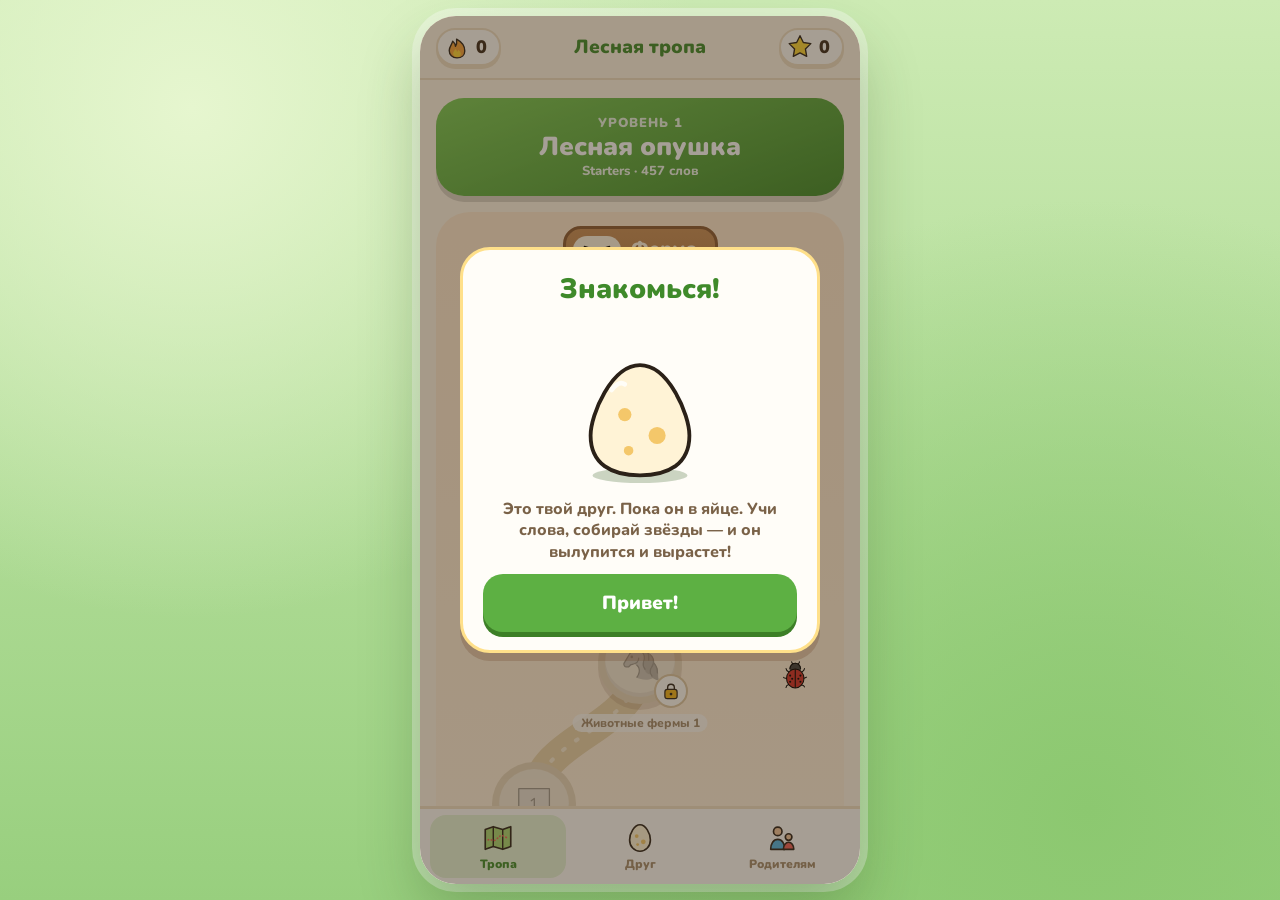
==== index.html @ f90b4763 "Первая версия приложения EnglishKids" ====
<!DOCTYPE html>
<html lang="ru">
<head>
<meta charset="UTF-8">
<meta name="viewport" content="width=device-width, initial-scale=1.0">
<title>EnglishKids — учим слова играя</title>
<link rel="preconnect" href="https://fonts.googleapis.com">
<link rel="preconnect" href="https://fonts.gstatic.com" crossorigin>
<link href="https://fonts.googleapis.com/css2?family=Nunito:wght@600;700;800;900&display=swap" rel="stylesheet">
<style>
/* ===== Тема «Сказочный лес»: тёплые цвета, мягкие объёмные формы ===== */
:root{
  --bg:#FFF6E6; --paper:#FFFDF8; --card:#FFFDF8;
  --ink:#3B2A1A; --ink-soft:#7A6248; --muted:#A38B6D; --line:#EFDFC4; --line-dark:#DCC6A2;
  --leaf:#5DB043; --leaf-dark:#3F8A2A; --leaf-shadow:#3D7F27; --leaf-light:#E4F4D6;
  --sun:#FFC83D; --sun-shadow:#D99A12;
  --berry:#EF5F57; --berry-shadow:#C43F38; --berry-light:#FDE3E0;
  --sky:#4FB3E3; --sky-shadow:#2F8FBF; --sky-light:#E1F3FB;
  --wood:#B97E4B; --wood-dark:#8A5A32;
  /* старые имена — ими пользуются экраны питомца, родителей и финала */
  --primary:var(--leaf); --primary-dark:var(--leaf-dark); --primary-shadow:var(--leaf-shadow);
  --blue:var(--sky); --blue-shadow:var(--sky-shadow); --red:var(--berry); --red-shadow:var(--berry-shadow);
  --yellow:var(--sun); --yellow-shadow:var(--sun-shadow); --purple:#B98AE0; --purple-shadow:#9168B8;
  --gray-text:var(--ink); --gray-muted:var(--muted); --border:var(--line);
}
*{box-sizing:border-box; -webkit-tap-highlight-color:transparent;}
body{
  margin:0; font-family:'Nunito','Trebuchet MS',sans-serif; color:var(--ink);
  background-color:#B5DE98;
  background-image:radial-gradient(circle at 15% 12%, #E6F6CF 0, transparent 38%), radial-gradient(circle at 85% 90%, #8CC870 0, transparent 45%), linear-gradient(180deg,#CDEBB4,#98CF7E);
  min-height:100vh; display:flex; align-items:center; justify-content:center; padding:16px;
}
.app{
  width:100%; max-width:440px; height:calc(100vh - 32px); height:calc(100dvh - 32px); max-height:880px;
  background:var(--bg); border-radius:36px; position:relative; overflow:hidden;
  display:flex; flex-direction:column;
  box-shadow:0 30px 60px rgba(40,70,20,.28), 0 0 0 8px rgba(255,255,255,.35);
}
@media (max-width:520px){
  body{padding:0;}
  .app{max-width:none; height:100vh; height:100dvh; max-height:none; border-radius:0; box-shadow:none;}
}
.screen{flex:1; overflow-y:auto; padding:18px 16px 16px; background:var(--bg); position:relative;}
.screen::-webkit-scrollbar{width:0;}
.screen-map{padding-top:0;}
.screen-lesson{display:flex; flex-direction:column; padding:14px 18px 18px;}

/* ===== Кнопки ===== */
.btn{
  border:none; border-radius:20px; padding:16px 18px; font-family:inherit; font-size:19px; font-weight:900;
  cursor:pointer; width:100%; margin-top:10px; position:relative; top:0; overflow:hidden;
  display:flex; align-items:center; justify-content:center; gap:8px; transition:top .08s, box-shadow .08s;
}
.btn:active{top:4px;}
.btn-primary{background:var(--leaf); color:#fff; box-shadow:0 5px 0 var(--leaf-shadow);}
.btn-primary:active{box-shadow:0 1px 0 var(--leaf-shadow);}
.btn-berry{background:var(--berry); color:#fff; box-shadow:0 5px 0 var(--berry-shadow);}
.btn-berry:active{box-shadow:0 1px 0 var(--berry-shadow);}
.btn-blue{background:var(--sky); color:#fff; box-shadow:0 5px 0 var(--sky-shadow);}
.btn-blue:active{box-shadow:0 1px 0 var(--sky-shadow);}
.btn-outline{background:var(--paper); border:2px solid var(--line); color:var(--ink-soft); box-shadow:0 5px 0 var(--line);}
.btn-outline:active{box-shadow:0 1px 0 var(--line);}
.btn-ghost{background:transparent; color:var(--muted); box-shadow:none; font-size:13px; font-weight:800;}
.btn-ghost:active{top:0;}
.btn:disabled, .btn.btn-disabled{background:#EADBC2 !important; color:#B8A386 !important; box-shadow:0 5px 0 #D9C6A5 !important; cursor:default;}
.btn:disabled:active{top:0;}
.btn.grow{flex:1;}
.btn-label{position:relative; display:inline-flex; align-items:center; gap:8px;}
.btn-next .charge{position:absolute; left:0; top:0; bottom:0; width:0; background:rgba(93,176,67,.4);}
.btn-next.charging .charge{animation:charge 2s linear forwards;}
@keyframes charge{to{width:100%;}}
.round-btn{
  width:48px; height:48px; border-radius:50%; border:none; flex-shrink:0; cursor:pointer;
  display:flex; align-items:center; justify-content:center; background:transparent; color:var(--muted); position:relative; top:0;
}
.round-btn.soft{width:62px; height:62px; background:var(--paper); border:2px solid var(--line); box-shadow:0 5px 0 var(--line); color:var(--ink-soft);}
.round-btn.soft:active{top:4px; box-shadow:0 1px 0 var(--line);}
.speak-btn{
  background:var(--sky); color:#fff; border:none; border-radius:50%; width:76px; height:76px; cursor:pointer; flex-shrink:0;
  display:flex; align-items:center; justify-content:center; box-shadow:0 5px 0 var(--sky-shadow); position:relative; top:0;
}
.speak-btn:active{top:4px; box-shadow:0 1px 0 var(--sky-shadow);}
.speak-btn.small{width:42px; height:42px; box-shadow:0 3px 0 var(--sky-shadow);}

/* ===== Карта: лесная тропа ===== */
.map-top{
  position:sticky; top:0; z-index:20; display:flex; flex-wrap:wrap; align-items:center; justify-content:space-between; gap:8px;
  margin:0 -16px 12px; padding:12px 16px; background:rgba(255,246,230,.94); border-bottom:2px solid var(--line);
  -webkit-backdrop-filter:blur(6px); backdrop-filter:blur(6px);
}
.map-top-title{font-size:19px; font-weight:900; color:var(--leaf-dark);}
.chip{display:flex; align-items:center; gap:5px; background:var(--paper); border:2px solid var(--line); border-radius:100px; padding:3px 12px 3px 5px; font-weight:900; font-size:18px; box-shadow:0 3px 0 var(--line);}
.glade{position:relative; border-radius:34px; margin-bottom:16px; padding-top:14px; background:linear-gradient(180deg, var(--tint) 0%, transparent 90%);}
.glade-sign{
  position:relative; z-index:3; display:flex; align-items:center; gap:10px; margin:0 auto; width:fit-content; max-width:92%;
  padding:7px 18px 7px 7px; border-radius:18px; color:#FFF6E3;
  background:linear-gradient(180deg,#C98F58,#B07A47); border:3px solid var(--wood-dark); box-shadow:0 5px 0 #6E4524;
}
.sign-pic{width:48px; height:48px; border-radius:14px; background:#FFF6E3; display:flex; align-items:center; justify-content:center; flex-shrink:0;}
.sign-title{font-size:19px; font-weight:900; line-height:1.1; text-shadow:0 2px 0 rgba(0,0,0,.18);}
.sign-meta{display:flex; align-items:center; gap:4px; font-size:13px; font-weight:800; margin-top:2px;}
.trail{position:relative;}
.trail-path{position:absolute; left:0; top:0; width:100%; height:100%; z-index:0; overflow:visible;}
.deco{position:absolute; z-index:1; transform:translate(-50%,-50%); pointer-events:none;}
.node{position:absolute; z-index:2; width:84px; height:84px; margin:-42px 0 0 -42px;}
.node-btn{
  width:84px; height:84px; border-radius:50%; border:none; padding:7px; cursor:pointer; position:relative; top:0;
  background:conic-gradient(var(--c) var(--p), #EADBC2 0); box-shadow:0 6px 0 rgba(110,69,36,.28); transition:top .08s, box-shadow .08s;
}
.node-btn:active{top:4px; box-shadow:0 2px 0 rgba(110,69,36,.28);}
.node-pic{width:100%; height:100%; border-radius:50%; background:var(--paper); display:flex; align-items:center; justify-content:center; overflow:hidden; box-shadow:inset 0 -4px 0 rgba(0,0,0,.06);}
.node.done .node-btn{background:linear-gradient(180deg,#FFD95A,#F2AE1F);}
.node.locked .node-btn{background:#E6D6BB; cursor:default; box-shadow:0 6px 0 rgba(110,69,36,.14);}
.node.locked .node-btn:active{top:0;}
.node.locked .node-pic{background:#F3E9D7;}
.node.locked .node-pic > *{filter:grayscale(1); opacity:.35;}
.node.nope .node-btn{animation:shake .35s;}
.node-badge{position:absolute; right:-6px; bottom:-4px; width:34px; height:34px; border-radius:50%; display:flex; align-items:center; justify-content:center; background:var(--paper); border:2px solid var(--line-dark);}
.node-badge.ok{background:var(--leaf); border-color:var(--leaf-shadow);}
.node.current::before{content:''; position:absolute; inset:-12px; border-radius:50%; background:var(--c); animation:halo 1.8s ease-out infinite;}
.node.current .node-btn{animation:bob 2.2s ease-in-out infinite;}
.node-stars{position:absolute; top:-22px; left:50%; transform:translateX(-50%); display:flex; gap:0; z-index:3;}
.node-stars svg:nth-child(2){transform:translateY(-6px);}
.node-label{
  position:absolute; top:94px; left:50%; transform:translateX(-50%); width:max-content; max-width:150px; text-align:center;
  font-size:12px; line-height:1.2; font-weight:800; color:var(--ink-soft); background:rgba(255,253,248,.85); padding:2px 8px; border-radius:10px;
}
.node.locked .node-label{color:var(--muted);}
.node-worm{position:absolute; top:-16px; width:66px; height:72px; z-index:4; pointer-events:none; animation:bob 2.2s ease-in-out .3s infinite;}
.node-worm.left{right:100px;} .node-worm.right{left:100px;}
.node-worm svg{width:100%; height:100%; display:block;}
@keyframes halo{0%{transform:scale(.85); opacity:.35;} 100%{transform:scale(1.3); opacity:0;}}
@keyframes bob{0%,100%{transform:translateY(0);} 50%{transform:translateY(-5px);}}

.bottom-nav{display:flex; gap:6px; background:var(--paper); border-top:3px solid var(--line); padding:6px 10px calc(6px + env(safe-area-inset-bottom));}
.nav-btn{flex:1; border:none; background:none; padding:6px 4px; display:flex; flex-direction:column; align-items:center; gap:1px; font-family:inherit; font-size:12px; font-weight:900; color:var(--muted); cursor:pointer; border-radius:16px;}
.nav-btn.active{background:var(--leaf-light); color:var(--leaf-dark);}

/* ===== Урок ===== */
.lesson-top{display:flex; align-items:center; gap:10px; margin-bottom:6px;}
.lprogress{flex:1; height:18px; border-radius:100px; background:#EADBC2; overflow:hidden; box-shadow:inset 0 2px 0 rgba(0,0,0,.06);}
.lprogress-fill{height:100%; min-width:18px; border-radius:100px; background:linear-gradient(180deg,#7CCB55,var(--leaf)); position:relative; transition:width .5s cubic-bezier(.34,1.56,.64,1);}
.lprogress-fill::after{content:''; position:absolute; top:4px; left:8px; right:8px; height:4px; border-radius:4px; background:rgba(255,255,255,.45);}
.lesson-pic{width:44px; height:44px; display:flex; align-items:center; justify-content:center; flex-shrink:0;}
.stage{flex:1; display:flex; flex-direction:column; justify-content:center; align-items:center; gap:16px; min-height:0;}
.stage-actions{display:flex; gap:12px; align-items:center; padding-top:12px;}
.stage-actions .btn{margin-top:0;}
.stage-actions.spread{justify-content:space-between;}

.prompt{display:flex; flex-direction:column; align-items:center; gap:8px;}
.prompt-pic{width:180px; height:180px; border-radius:38px; background:var(--paper); border:3px solid var(--line); box-shadow:0 6px 0 var(--line); display:flex; align-items:center; justify-content:center; animation:pop-in .4s cubic-bezier(.34,1.56,.64,1);}
.prompt.compact .prompt-pic{width:136px; height:136px; border-radius:32px;}
.word-ru{font-size:28px; font-weight:900; color:var(--ink); text-align:center; line-height:1.15;}
.word-ru.small{font-size:19px; color:var(--ink-soft);}

.card-scene{perspective:1200px; width:100%; height:380px; max-height:56vh;}
.card{position:relative; width:100%; height:100%; transform-style:preserve-3d; transition:transform .6s cubic-bezier(.34,1.56,.64,1); cursor:pointer;}
.card.flipped{transform:rotateY(180deg);}
.face{position:absolute; inset:0; -webkit-backface-visibility:hidden; backface-visibility:hidden; border-radius:36px; display:flex; flex-direction:column; align-items:center; justify-content:center; gap:12px; text-align:center; padding:16px;}
.front{background:var(--paper); border:4px solid var(--line); box-shadow:0 8px 0 var(--line);}
.back{background:linear-gradient(180deg,#F1FAEA,#DDF1CF); border:4px solid #BFE3A8; box-shadow:0 8px 0 #BFE3A8; transform:rotateY(180deg);}
.word-en{font-size:46px; font-weight:900; color:var(--leaf-dark); line-height:1; word-break:break-word;}
.ipa{font-size:18px; color:var(--ink-soft); font-weight:700;}
.tap-hint{position:absolute; right:22px; bottom:20px; color:var(--sun-shadow); animation:tap 1.4s ease-in-out infinite;}
@keyframes tap{0%,100%{transform:scale(1); opacity:.9;} 50%{transform:scale(.75); opacity:.45;}}

.options{display:grid; grid-template-columns:1fr 1fr; gap:12px; width:100%;}
.opt-btn{font-family:inherit; background:var(--paper); border:3px solid var(--line); border-radius:22px; padding:20px 8px; font-size:22px; font-weight:900; color:var(--ink); cursor:pointer; box-shadow:0 5px 0 var(--line); position:relative; top:0; word-break:break-word;}
.opt-btn:active{top:3px; box-shadow:0 2px 0 var(--line);}
.opt-btn.correct{background:var(--leaf-light); border-color:var(--leaf); color:var(--leaf-dark); box-shadow:0 5px 0 var(--leaf);}
.opt-btn.wrong{background:var(--berry-light); border-color:var(--berry); color:var(--berry-shadow); box-shadow:0 5px 0 var(--berry); animation:shake .3s;}

.slots-row, .letters-row{display:flex; flex-wrap:wrap; gap:8px; justify-content:center;}
.slot{width:44px; height:54px; border-radius:14px; background:#F3E7D2; border:2px dashed var(--line-dark); display:flex; align-items:center; justify-content:center; font-size:26px; font-weight:900; color:var(--ink);}
.slot.filled{background:var(--paper); border:2px solid var(--leaf); color:var(--leaf-dark); cursor:pointer; box-shadow:0 3px 0 var(--leaf);}
.slot.wrong-slot{background:var(--berry-light); border:2px solid var(--berry); color:var(--berry-shadow); box-shadow:0 3px 0 var(--berry); animation:shake .3s;}
.slot.space-sep{width:14px; border:none; background:transparent;}
.letter-tile{width:52px; height:56px; border-radius:16px; background:linear-gradient(180deg,#FBE3B5,#F5CF8E); border:2px solid #D9A866; color:var(--ink); font-size:26px; font-weight:900; display:flex; align-items:center; justify-content:center; cursor:pointer; box-shadow:0 5px 0 #C89255; user-select:none; position:relative; top:0;}
.letter-tile:active{top:4px; box-shadow:0 1px 0 #C89255;}
.letter-tile.used{visibility:hidden;}
.letter-tile.pop-in{animation:pop-in .35s cubic-bezier(.34,1.56,.64,1) both;}
.many .slots-row{flex-wrap:nowrap; gap:4px; width:100%;}
.many .slot{flex:1 1 0; min-width:0; max-width:34px; height:46px; font-size:21px; border-radius:11px;}
.many .slot.space-sep{flex:0 0 8px;}
.many .letter-tile{width:42px; height:48px; font-size:22px; border-radius:13px;}

.cells-row{display:flex; flex-wrap:wrap; gap:7px; justify-content:center;}
.cell-input{width:44px; height:54px; padding:0; text-align:center; font-family:inherit; font-size:26px; font-weight:900; border:3px solid var(--line); border-radius:14px; outline:none; background:var(--paper); color:var(--ink); box-shadow:0 4px 0 var(--line); text-transform:lowercase;}
.cell-input:focus{border-color:var(--sky); background:var(--sky-light);}
.cell-input.wrong{border-color:var(--berry); background:var(--berry-light); animation:shake .3s;}
.cell-input.correct{border-color:var(--leaf); background:var(--leaf-light); color:var(--leaf-dark);}
.cells-row.many{flex-wrap:nowrap; gap:4px; width:100%;}
.cells-row.many .cell-input{flex:1 1 0; min-width:0; max-width:34px; height:46px; font-size:21px; border-width:2px;}
.cell-sep{width:12px;}
.hearts{display:flex; gap:4px; justify-content:center;}
.listen-wrap{display:flex; flex-direction:column; align-items:center; gap:12px;}
.listen-btn{width:140px; height:140px; border-radius:50%; border:none; background:var(--sky); color:#fff; box-shadow:0 8px 0 var(--sky-shadow); cursor:pointer; display:flex; align-items:center; justify-content:center; position:relative; top:0;}
.listen-btn:active{top:5px; box-shadow:0 3px 0 var(--sky-shadow);}
.listen-btn::before{content:''; position:absolute; inset:-12px; border-radius:50%; border:5px solid var(--sky); animation:halo 1.8s ease-out infinite;}
.feedback{text-align:center; font-size:16px; font-weight:800; min-height:22px;}
.feedback.ok{color:var(--leaf-dark);} .feedback.bad{color:var(--berry-shadow);}

/* Панель «Верно / Почти» */
.sheet-layer{position:absolute; inset:0; z-index:60; display:flex; align-items:flex-end; background:rgba(59,42,26,0); transition:background .25s;}
.sheet-layer.show{background:rgba(59,42,26,.14);}
.sheet{width:100%; padding:16px 18px 22px; border-radius:30px 30px 0 0; transform:translateY(105%); transition:transform .35s cubic-bezier(.34,1.3,.64,1);}
.sheet-layer.show .sheet{transform:none;}
.sheet.ok{background:#E4F4D6; border-top:4px solid #BFE3A8;}
.sheet.bad{background:#FDE3E0; border-top:4px solid #F6B9B3;}
.sheet-row{display:flex; align-items:center; gap:12px;}
.sheet-worm{width:78px; height:84px; flex-shrink:0;}
.sheet-worm svg{width:100%; height:100%; display:block;}
.sheet-title{font-size:26px; font-weight:900;}
.sheet.ok .sheet-title{color:var(--leaf-dark);} .sheet.bad .sheet-title{color:var(--berry-shadow);}
.sheet-word{display:flex; align-items:center; gap:10px; font-size:28px; font-weight:900; color:var(--ink); line-height:1.1;}
.sheet-ru{font-size:15px; font-weight:700; color:var(--ink-soft);}

/* ===== Общие элементы (питомец, родители, финал) ===== */
.topbar{display:flex; align-items:center; justify-content:space-between; margin-bottom:14px; gap:10px;}
.stage-title{font-size:16px; font-weight:900; color:var(--ink);}
.exit-btn{background:none; border:none; font-size:24px; color:var(--muted); cursor:pointer; padding:4px; line-height:1;}
.emoji{animation:bounce-in .5s cubic-bezier(.34,1.56,.64,1);}

.section-label{font-size:12px; font-weight:900; color:var(--muted); text-transform:uppercase; letter-spacing:.6px; margin:18px 0 8px;}

.gate-box{text-align:center; padding:20px 0;}
.gate-q{font-size:34px; font-weight:900; color:var(--sky-shadow); margin:16px 0;}
.gate-options{display:grid; grid-template-columns:1fr 1fr 1fr; gap:8px;}
.gate-opt{font-family:inherit; background:var(--paper); border:2px solid var(--line); border-bottom:5px solid var(--line); border-radius:16px; padding:14px 0; font-size:20px; font-weight:900; color:var(--ink); cursor:pointer;}
.dash-card{background:var(--paper); border-radius:20px; padding:14px; margin-bottom:12px; border:2px solid var(--line);}
.dash-row{display:flex; justify-content:space-between; align-items:center; margin-bottom:8px;}
.dash-row:last-child{margin-bottom:0;}
.dash-label{font-size:13px; color:var(--muted); font-weight:700;}
.dash-value{font-size:14px; font-weight:900; color:var(--ink);}
.topic-bar-row{margin-bottom:10px;}
.topic-bar-name{font-size:13px; font-weight:800; margin-bottom:4px; display:flex; justify-content:space-between;}
.topic-bar-track{background:#EFE3CE; border-radius:100px; height:10px; overflow:hidden;}
.topic-bar-fill{height:100%; background:var(--leaf); border-radius:100px; transition:width .5s;}
.struggle-word{display:flex; justify-content:space-between; align-items:center; padding:8px 0; border-bottom:1px solid var(--line); font-size:14px; font-weight:700;}
.struggle-word:last-child{border-bottom:none;}
.setting-row{display:flex; justify-content:space-between; align-items:center; margin-bottom:14px;}
.setting-label{font-size:14px; font-weight:800; color:var(--ink);}
select{font-family:inherit; font-size:14px; border-radius:10px; border:2px solid var(--line); padding:6px 10px; font-weight:800; color:var(--ink); background:var(--paper);}
.day-pills{display:flex; gap:6px; flex-wrap:wrap;}
.day-pill{width:36px; height:36px; border-radius:50%; background:#F1E6D3; display:flex; align-items:center; justify-content:center; font-size:12px; font-weight:900; color:var(--muted); cursor:pointer; border:2px solid transparent;}
.day-pill.on{background:var(--sky); color:#fff; border-color:var(--sky-shadow);}
.privacy-note{font-size:12px; color:var(--muted); line-height:1.5; background:#FBF1E0; padding:12px; border-radius:14px; font-weight:700;}

.confetti-piece{position:absolute; top:-10px; border-radius:2px; animation:confetti-fall linear forwards; z-index:50;}

/* ===== Питомец: лесная полянка ===== */
.screen-pet{padding-top:0;}
.pet-scene{
  position:relative; height:300px; border-radius:32px; overflow:hidden; cursor:pointer;
  background:linear-gradient(180deg,#BFE6FA 0%,#E4F5FC 55%,#FFF6E6 100%);
  border:3px solid #CFE7C0; box-shadow:0 6px 0 #CFE7C0;
}
.pet-sun{position:absolute; right:26px; top:22px; width:46px; height:46px; border-radius:50%; background:#FFD95A; box-shadow:0 0 0 10px rgba(255,217,90,.3);}
.pet-cloud{position:absolute; height:22px; border-radius:20px; background:#fff; opacity:.9; animation:drift 14s ease-in-out infinite alternate;}
.pet-cloud::before{content:''; position:absolute; left:22%; top:-12px; width:30px; height:28px; border-radius:50%; background:#fff;}
@keyframes drift{to{transform:translateX(26px);}}
.pet-ground{position:absolute; left:-12%; right:-12%; bottom:-70px; height:150px; border-radius:50% 50% 0 0; background:linear-gradient(180deg,#8FD16E,#6DB84E);}
.pet-scene .deco{z-index:1;}
.pet-stage{position:absolute; left:50%; bottom:2px; transform:translateX(-50%); width:250px; z-index:2;}
.pet-svg{width:100%; height:auto; display:block; overflow:visible;}
.pet-bob{transform-box:fill-box; transform-origin:50% 100%; animation:pet-breathe 3s ease-in-out infinite;}
.pet-egg .pet-bob{animation:pet-wobble 2.6s ease-in-out infinite;}
.pet-svg.happy .pet-bob{animation:pet-jump .6s cubic-bezier(.34,1.56,.64,1);}
.pet-eyes{transform-box:fill-box; transform-origin:center; animation:blink 4.5s infinite;}
@keyframes pet-breathe{0%,100%{transform:scale(1,1);} 50%{transform:scale(1.03,.97);}}
@keyframes pet-wobble{0%,60%,100%{transform:rotate(0);} 20%{transform:rotate(-5deg);} 40%{transform:rotate(4deg);}}
@keyframes pet-jump{0%{transform:translateY(0);} 40%{transform:translateY(-26px) scale(.96,1.05);} 100%{transform:translateY(0);}}
.pet-sparkle{transform-box:fill-box; transform-origin:center; animation:twinkle 1.8s ease-in-out infinite;}
.pet-sparkle:nth-of-type(2n){animation-delay:-.9s;}
@keyframes twinkle{0%,100%{transform:scale(1); opacity:1;} 50%{transform:scale(.6); opacity:.6;}}
@keyframes blink{0%,93%,100%{transform:scaleY(1);} 96%{transform:scaleY(.1);}}
.float-heart{position:absolute; z-index:5; pointer-events:none; opacity:0; animation:float-up 1.1s ease-out forwards;}
@keyframes float-up{0%{transform:translate(-50%,0) scale(.6); opacity:0;} 20%{opacity:1;} 100%{transform:translate(-50%,-90px) scale(1.1); opacity:0;}}
.pet-info{background:var(--paper); border:2px solid var(--line); border-radius:24px; padding:14px 16px; margin-top:16px; text-align:center; box-shadow:0 4px 0 var(--line);}
.pet-info .pet-name{font-size:26px; font-weight:900; color:var(--ink); margin:0;}
.pet-bar{height:16px; border-radius:100px; background:#EADBC2; overflow:hidden; margin:10px 0 8px;}
.pet-bar-fill{height:100%; min-width:16px; border-radius:100px; background:linear-gradient(180deg,#FFD95A,#F2AE1F); transition:width .5s;}
.pet-next{display:flex; align-items:center; justify-content:center; gap:5px; font-size:14px; font-weight:800; color:var(--ink-soft);}
.pet-kind{font-size:13px; font-weight:800; color:var(--muted); margin-top:2px;}
.pet-hint{font-size:12px; font-weight:700; color:var(--muted); margin-top:4px;}
.pet-sleep .pet-bob{animation:pet-breathe 4s ease-in-out infinite;}
.pet-zzz{animation:twinkle 2.4s ease-in-out infinite;}
.house{display:grid; grid-template-columns:repeat(3,1fr); gap:10px;}
.friend-card{font-family:inherit; position:relative; display:flex; flex-direction:column; align-items:center; gap:2px; padding:8px 4px 10px; border-radius:20px; background:var(--paper); border:2px solid var(--line); box-shadow:0 4px 0 var(--line); cursor:pointer; color:inherit; top:0;}
button.friend-card:active{top:3px; box-shadow:0 1px 0 var(--line);}
.friend-card.on{border-color:var(--leaf); background:var(--leaf-light); box-shadow:0 4px 0 var(--leaf);}
.friend-card.mystery{cursor:default; background:#F6EEDF;}
.friend-pic{position:relative; width:84px; height:80px;}
.friend-pic .pet-bob, .friend-pic .pet-eyes, .friend-pic .pet-sparkle, .friend-pic .pet-zzz{animation:none;}
.mystery .pet-svg{filter:brightness(0); opacity:.16;}
.friend-q{position:absolute; inset:0; display:flex; align-items:center; justify-content:center; padding-top:10px; font-size:38px; font-weight:900; color:var(--muted);}
.friend-name{font-size:13px; font-weight:900; color:var(--ink); text-align:center; line-height:1.15;}
.friend-sub{font-size:11px; font-weight:800; color:var(--muted); text-align:center; line-height:1.15; display:flex; align-items:center; gap:3px;}
.friend-card.on .friend-sub{color:var(--leaf-dark);}
.goal-pill{display:flex; align-items:center; gap:10px; margin:0 0 12px; padding:8px 12px 8px 8px; border-radius:20px; background:#FFF0CC; border:2px solid #FFE08A; box-shadow:0 3px 0 #FFE08A;}
.goal-pill img{flex-shrink:0;}
.goal-main{flex:1; min-width:0;}
.goal-text{font-size:14px; font-weight:900; color:#9A6411; white-space:nowrap; overflow:hidden; text-overflow:ellipsis;}
.goal-bar{height:10px; border-radius:10px; background:#F6DFA8; overflow:hidden; margin-top:5px;}
.goal-bar-fill{height:100%; min-width:10px; border-radius:10px; background:linear-gradient(180deg,#FFD95A,#F2AE1F); transition:width .5s;}
.goal-num{display:flex; align-items:center; gap:3px; font-size:14px; font-weight:900; color:#9A6411; flex-shrink:0;}
.goal-pill.slim{flex-basis:100%; margin:0; padding:3px 10px 3px 4px; gap:8px; border-radius:16px; box-shadow:none;}
.goal-pill.slim img{width:30px; height:30px;}
.goal-pill.slim .goal-text{font-size:13px;}
.goal-pill.slim .goal-bar{height:8px; margin-top:3px;}
.goal-pill.done{background:var(--leaf-light); border-color:#BFE3A8; box-shadow:0 3px 0 #BFE3A8; animation:pulse-goal 1.6s ease-in-out infinite;}
.goal-pill.done .goal-text, .goal-pill.done .goal-num{color:var(--leaf-dark);}
.goal-pill.done .goal-bar-fill{background:var(--leaf);}
@keyframes pulse-goal{50%{transform:scale(1.025);}}
.goal-reward{display:flex; align-items:center; gap:6px; font-size:15px; font-weight:800; color:var(--ink); margin-bottom:10px;}
.goal-input{font-family:inherit; width:100%; font-size:16px; font-weight:800; color:var(--ink); padding:11px 14px; border-radius:14px; border:2px solid var(--line-dark); background:#fff;}
.goal-input:focus{outline:none; border-color:var(--sky);}
.pet-bubble{position:absolute; z-index:6; left:50%; top:14px; transform:translateX(-50%); max-width:86%; padding:8px 16px; border-radius:20px; background:#fff; border:3px solid var(--ink); text-align:center; pointer-events:none; animation:bubble-in 3.2s ease forwards;}
.pet-bubble::after{content:''; position:absolute; left:50%; bottom:-12px; margin-left:-9px; border:9px solid transparent; border-top-color:var(--ink); border-bottom:0;}
.pet-bubble-en{font-size:22px; font-weight:900; color:var(--ink); line-height:1.15;}
.pet-bubble-ru{font-size:13px; font-weight:800; color:var(--muted);}
@keyframes bubble-in{0%{opacity:0; transform:translateX(-50%) scale(.6);} 8%{opacity:1; transform:translateX(-50%) scale(1.05);} 12%,88%{opacity:1; transform:translateX(-50%) scale(1);} 100%{opacity:0; transform:translateX(-50%) scale(1);}}
.grow-row{display:flex; align-items:flex-end; justify-content:center; gap:4px; margin-top:6px;}
.grow-old{width:92px; opacity:.55;}
.grow-new{width:170px;}
.grow-arrow{padding-bottom:50px; animation:bob 1.6s ease-in-out infinite;}
.pop-layer{position:absolute; inset:0; z-index:80; display:flex; align-items:center; justify-content:center; padding:20px; background:rgba(59,42,26,.45); animation:fade-in .25s;}
.pop-card{width:100%; max-width:360px; background:var(--paper); border-radius:30px; padding:20px 20px 18px; text-align:center; border:3px solid #FFE08A; box-shadow:0 8px 0 rgba(110,69,36,.25); animation:bounce-in .5s cubic-bezier(.34,1.56,.64,1);}
.pop-title{font-size:28px; font-weight:900; color:var(--leaf-dark);}
.pop-pet{width:190px; margin:4px auto 0;}
.pop-text{font-size:16px; font-weight:800; color:var(--ink-soft); line-height:1.35; margin-top:6px;}
.pop-gift{width:110px; height:110px; display:block; margin:0 auto 4px; animation:bob 2.2s ease-in-out infinite;}
.pop-reward{font-size:24px; font-weight:900; color:#B7791F; margin:6px 0 2px; overflow-wrap:anywhere;}
.pop-show{display:inline-block; margin-top:10px; padding:6px 14px; border-radius:100px; background:var(--berry-light); color:var(--berry-shadow); font-size:17px; font-weight:900;}
@keyframes fade-in{from{opacity:0;}}
.pet-steps{display:flex; justify-content:center; align-items:center; gap:6px; margin-top:10px;}
.pet-steps span{width:10px; height:10px; border-radius:6px; background:#EADBC2;}
.pet-steps span.on{background:var(--leaf);}
.pet-steps span.cur{width:24px;}
.wardrobe{display:grid; grid-template-columns:repeat(3,1fr); gap:10px;}
.ward{
  font-family:inherit; position:relative; top:0; background:var(--paper); border:3px solid var(--line); border-radius:20px;
  padding:10px 4px 8px; display:flex; flex-direction:column; align-items:center; gap:4px; cursor:pointer; box-shadow:0 4px 0 var(--line);
}
.ward:active{top:3px; box-shadow:0 1px 0 var(--line);}
.ward.worn{border-color:var(--leaf); background:var(--leaf-light); box-shadow:0 4px 0 var(--leaf);}
.ward.locked > svg:first-child{filter:grayscale(1); opacity:.35;}
.ward-name, .ward-req{font-size:12px; font-weight:900; color:var(--ink-soft); display:flex; align-items:center; gap:3px;}
.ward.worn .ward-name{color:var(--leaf-dark);}
.ward-lock{position:absolute; top:5px; right:5px;}
.ward.nope{animation:shake .35s;}
.badges{display:grid; grid-template-columns:repeat(4,1fr); gap:14px 6px; padding-bottom:6px;}
.badge{display:flex; flex-direction:column; align-items:center; gap:5px;}
.badge-ring{width:64px; height:64px; border-radius:50%; padding:5px; background:conic-gradient(var(--c) var(--p), #EADBC2 0); box-shadow:0 4px 0 rgba(110,69,36,.18);}
.badge.done .badge-ring{background:linear-gradient(180deg,#FFD95A,#F2AE1F);}
.badge-pic{width:100%; height:100%; border-radius:50%; background:var(--paper); display:flex; align-items:center; justify-content:center;}
.badge.empty .badge-pic > *{filter:grayscale(1); opacity:.4;}
.badge-name{font-size:11px; font-weight:800; color:var(--ink-soft); text-align:center; line-height:1.15; display:-webkit-box; -webkit-line-clamp:2; -webkit-box-orient:vertical; overflow:hidden;}

/* ===== Финал урока ===== */
.screen-sessionEnd{display:flex; flex-direction:column; padding-top:20px;}
.end-wrap{flex:1;}
.end-hero{
  text-align:center; padding:16px 16px 20px; border-radius:32px;
  background:radial-gradient(circle at 50% 22%, #FFF1C2 0, transparent 58%), linear-gradient(180deg,#E4F4D6,#FFF6E6);
  border:3px solid #CFE7C0; box-shadow:0 6px 0 #CFE7C0;
}
.end-stars{display:flex; justify-content:center; align-items:flex-end; gap:2px; height:92px;}
.end-star{display:inline-block; transform:scale(0); animation:star-pop .55s cubic-bezier(.34,1.56,.64,1) forwards;}
.end-star:nth-child(1) svg{transform:rotate(-14deg) translateY(4px);}
.end-star:nth-child(3) svg{transform:rotate(14deg) translateY(4px);}
@keyframes star-pop{0%{transform:scale(0) rotate(-40deg);} 100%{transform:scale(1) rotate(0);}}
.end-worm{width:104px; height:112px; margin:4px auto 0; animation:bob 2.2s ease-in-out infinite;}
.end-worm svg{width:100%; height:100%; display:block;}
.end-title{font-size:30px; font-weight:900; color:var(--leaf-dark); margin:6px 0 2px;}
.end-sub{font-size:15px; font-weight:800; color:var(--ink-soft);}
.end-chip{
  display:inline-flex; align-items:center; gap:6px; margin-top:12px; padding:8px 18px; border-radius:100px;
  background:var(--paper); border:2px solid var(--line); font-size:18px; font-weight:900; color:var(--ink-soft);
  animation:bounce-in .5s cubic-bezier(.34,1.56,.64,1) 1.3s both;
}
.end-chip.gain{color:#B7791F; background:#FFF0CC; border-color:#FFE08A; font-size:24px;}
.unlock-card{display:flex; align-items:center; gap:12px; margin-top:14px; padding:10px 14px; border-radius:22px; background:#FFF0CC; border:2px solid #FFE08A; animation:bounce-in .5s cubic-bezier(.34,1.56,.64,1) 1.6s both;}
.unlock-pic{width:58px; height:58px; border-radius:50%; background:var(--paper); display:flex; align-items:center; justify-content:center; border:4px solid var(--c); flex-shrink:0;}
.unlock-title{font-size:17px; font-weight:900; color:#B7791F;}
.unlock-sub{font-size:13px; font-weight:800; color:var(--ink-soft);}
.word-chips{display:flex; flex-wrap:wrap; justify-content:center; gap:8px;}
.word-chip{
  font-family:inherit; position:relative; top:0; min-width:74px; background:var(--paper); border:2px solid var(--line); border-radius:18px;
  padding:8px 10px 6px; display:flex; flex-direction:column; align-items:center; gap:2px; font-size:15px; font-weight:900; color:var(--leaf-dark);
  cursor:pointer; box-shadow:0 3px 0 var(--line);
}
.word-chip:active{top:2px; box-shadow:0 1px 0 var(--line);}
.end-actions{padding-top:10px;}

/* ===== Родителям ===== */
.screen-parentGate, .screen-parentDashboard{padding-top:12px;}
.parent-top{display:flex; align-items:center; justify-content:space-between; margin-bottom:12px;}
.parent-title{font-size:20px; font-weight:900; color:var(--ink);}
.gate-card{background:var(--paper); border:3px solid var(--line); border-radius:30px; padding:26px 18px 20px; text-align:center; box-shadow:0 6px 0 var(--line); margin-top:28px;}
.gate-card.nope{animation:shake .35s;}
.gate-text{font-size:15px; font-weight:700; color:var(--ink-soft); line-height:1.45; margin:10px 0 0;}
.gate-opt{box-shadow:0 4px 0 var(--line); border-bottom-width:2px; position:relative; top:0;}
.gate-opt:active{top:3px; box-shadow:0 1px 0 var(--line);}
.stat-grid{display:grid; grid-template-columns:1fr 1fr; gap:10px; margin-bottom:4px;}
.stat{background:var(--paper); border:2px solid var(--line); border-radius:20px; padding:12px; display:flex; align-items:center; gap:10px; box-shadow:0 3px 0 var(--line);}
.stat-icon{width:40px; height:40px; display:flex; align-items:center; justify-content:center; flex-shrink:0;}
.stat-val{font-size:22px; font-weight:900; color:var(--ink); line-height:1.1;}
.stat-val small{font-size:13px; color:var(--muted);}
.stat-label{font-size:12px; font-weight:800; color:var(--muted);}
.topic-row{display:flex; align-items:center; gap:10px; margin-bottom:12px;}
.topic-row:last-child{margin-bottom:0;}
.topic-pic{width:34px; height:34px; flex-shrink:0; display:flex; align-items:center; justify-content:center;}
.topic-main{flex:1; min-width:0;}
.struggle-word{gap:10px; justify-content:flex-start;}
.sw-text{flex:1; min-width:0;}
.sw-en{font-weight:900; color:var(--ink); font-size:15px;}
.sw-ru{font-size:12px; color:var(--muted); font-weight:700;}
.sw-stars{display:flex;}
.dash-empty{color:var(--muted); font-size:13px; font-weight:700; margin:0;}
.setting-row.stack{flex-direction:column; align-items:flex-start; gap:8px;}
.seg{display:flex; flex-wrap:wrap; background:#F1E6D3; border-radius:14px; padding:3px; gap:3px;}
.seg button{font-family:inherit; border:none; background:transparent; border-radius:11px; padding:8px 11px; font-size:13px; font-weight:900; color:var(--ink-soft); cursor:pointer;}
.seg button.on{background:var(--paper); color:var(--leaf-dark); box-shadow:0 2px 0 var(--line-dark);}
.day-pill{font-family:inherit; border:2px solid transparent;}
.switch{position:relative; width:54px; height:32px; flex-shrink:0;}
.switch input{position:absolute; opacity:0; width:0; height:0;}
.switch span{position:absolute; inset:0; border-radius:32px; background:#E2D3B8; transition:background .2s; cursor:pointer;}
.switch span::before{content:''; position:absolute; width:26px; height:26px; left:3px; top:3px; border-radius:50%; background:#fff; box-shadow:0 2px 3px rgba(0,0,0,.2); transition:transform .2s;}
.switch input:checked + span{background:var(--leaf);}
.switch input:checked + span::before{transform:translateX(22px);}
.switch input:focus-visible + span{outline:3px solid var(--sky); outline-offset:2px;}
.dash-details{background:var(--paper); border:2px solid var(--line); border-radius:18px; padding:12px 14px; margin-top:10px; font-size:13px; color:var(--ink-soft); line-height:1.5; font-weight:700;}
.dash-details summary{font-weight:900; color:var(--ink); cursor:pointer; font-size:14px;}
.dash-details p{margin:8px 0 0;}
.dash-details a{color:var(--sky-shadow);}

/* ===== Грамматические станции ===== */
.node.station .node-btn{border-radius:28px; background:linear-gradient(180deg,#C98F58,#B07A47);}
.node.station.done .node-btn{background:linear-gradient(180deg,#FFD95A,#F2AE1F);}
.node.station.locked .node-btn{background:#E6D6BB;}
.node.station .node-pic{border-radius:22px; background:#FFF6E3;}
.node-tag{position:absolute; top:-30px; left:50%; transform:translateX(-50%); z-index:3; font-size:11px; font-weight:900; letter-spacing:.4px; text-transform:uppercase; color:#FFF6E3; background:var(--wood-dark); padding:2px 9px; border-radius:8px; white-space:nowrap;}
.node.station .node-stars{top:-50px;}
.station-pic{display:inline-flex; align-items:center; justify-content:center;}
.station-pic .scene{flex-wrap:nowrap; gap:0;}

.hl{color:var(--berry-shadow); background:var(--berry-light); border-radius:6px; padding:0 2px;}
.hl-a{color:var(--sky-shadow); background:var(--sky-light); border-radius:6px; padding:0 3px;}
.task-label{font-size:15px; font-weight:900; color:var(--ink-soft); text-align:center;}
.retry-tag{display:flex; align-items:center; gap:5px; justify-content:center; margin:0 auto 4px; width:fit-content; font-size:12px; font-weight:900; color:#B7791F; background:#FFF0CC; border:2px solid #FFE08A; padding:2px 10px; border-radius:100px;}
.phrase{font-size:28px; font-weight:900; color:var(--ink); line-height:1.25; text-align:center;}
.phrase-btn{font-family:inherit; display:flex; align-items:center; gap:12px; background:var(--paper); border:3px solid var(--line); border-radius:22px; padding:12px 18px; cursor:pointer; box-shadow:0 4px 0 var(--line); color:var(--sky); position:relative; top:0; max-width:100%;}
.phrase-btn:active{top:3px; box-shadow:0 1px 0 var(--line);}
.phrase-btn .phrase{font-size:26px; text-align:left;}
.scene{display:inline-flex; flex-wrap:wrap; justify-content:center; align-items:center; gap:4px;}
.scene-item{display:inline-flex; animation:pop-in .35s cubic-bezier(.34,1.56,.64,1) both;}
.scene-card{min-height:150px; width:100%; max-width:320px; display:flex; align-items:center; justify-content:center; padding:14px; border-radius:30px; background:var(--paper); border:3px solid var(--line); box-shadow:0 5px 0 var(--line);}
.scene-opts{display:flex; flex-direction:column; gap:10px; width:100%;}
.scene-opt{font-family:inherit; min-height:72px; display:flex; align-items:center; justify-content:center; padding:10px; border-radius:22px; background:var(--paper); border:3px solid var(--line); box-shadow:0 4px 0 var(--line); cursor:pointer; position:relative; top:0;}
.scene-opt:active{top:3px; box-shadow:0 1px 0 var(--line);}
.scene-opt.correct, .yn-btn.correct{background:var(--leaf-light); border-color:var(--leaf); box-shadow:0 4px 0 var(--leaf);}
.scene-opt.wrong, .yn-btn.wrong{background:var(--berry-light); border-color:var(--berry); box-shadow:0 4px 0 var(--berry); animation:shake .3s;}
.gap{display:inline-block; min-width:90px; padding:0 10px; border-bottom:4px dashed var(--line-dark); color:var(--muted);}
.gap.ok{color:var(--leaf-dark); border-bottom:4px solid var(--leaf);}
.gap.bad{color:var(--berry-shadow); border-bottom:4px solid var(--berry);}
.options.three{grid-template-columns:1fr 1fr 1fr;}
.yn{display:flex; gap:16px; justify-content:center; width:100%;}
.yn-btn{font-family:inherit; flex:1; max-width:150px; height:96px; border-radius:26px; border:3px solid transparent; cursor:pointer; display:flex; flex-direction:column; align-items:center; justify-content:center; gap:2px; font-size:16px; font-weight:900; color:#fff; position:relative; top:0;}
.yn-btn.yes{background:var(--leaf); box-shadow:0 5px 0 var(--leaf-shadow);}
.yn-btn.no{background:var(--berry); box-shadow:0 5px 0 var(--berry-shadow);}
.yn-btn:active{top:4px;}
.yn-btn.correct, .yn-btn.wrong{color:var(--ink);}
.yn-btn.correct svg path, .yn-btn.wrong svg path{stroke:var(--ink);}
.ru-prompt{font-size:30px; font-weight:900; color:var(--ink); text-align:center;}
.ru-hint{font-size:15px; font-weight:800; color:var(--muted); text-align:center;}
.build-line{min-height:66px; width:100%; display:flex; flex-wrap:wrap; gap:8px; justify-content:center; align-items:center; padding:8px; border-bottom:3px solid var(--line-dark);}
.build-line.ok{border-bottom-color:var(--leaf);} .build-line.bad{border-bottom-color:var(--berry);}
.build-hint{font-size:14px; font-weight:700; color:var(--muted);}
.build-bank, .fix-words{display:flex; flex-wrap:wrap; gap:10px; justify-content:center;}
.wblock{font-family:inherit; font-size:22px; font-weight:900; color:var(--ink); padding:10px 16px; border-radius:16px; cursor:pointer; background:linear-gradient(180deg,#FBE3B5,#F5CF8E); border:2px solid #D9A866; box-shadow:0 5px 0 #C89255; position:relative; top:0;}
.wblock:active{top:4px; box-shadow:0 1px 0 #C89255;}
.wblock.used{visibility:hidden;}
.wblock.in-line{background:var(--paper); border-color:var(--line-dark); box-shadow:0 4px 0 var(--line-dark);}
.wblock.plain{background:var(--paper); border:3px solid var(--line); box-shadow:0 5px 0 var(--line); font-size:28px; padding:12px 22px;}
.wblock.correct{background:var(--leaf-light); border-color:var(--leaf); box-shadow:0 5px 0 var(--leaf);}
.wblock.wrong{background:var(--berry-light); border-color:var(--berry); box-shadow:0 5px 0 var(--berry); animation:shake .3s;}
.type-line{display:flex; align-items:center; gap:10px; justify-content:center;}
.gram-input{width:150px; font-family:inherit; font-size:28px; font-weight:900; text-align:center; color:var(--ink); padding:8px 10px; border-radius:16px; border:3px solid var(--line); background:var(--paper); box-shadow:0 4px 0 var(--line); outline:none;}
.gram-input:focus{border-color:var(--sky); background:var(--sky-light);}
.gram-input.correct{border-color:var(--leaf); background:var(--leaf-light); color:var(--leaf-dark);}
.gram-input.wrong{border-color:var(--berry); background:var(--berry-light); color:var(--berry-shadow); animation:shake .3s;}

.rule-stage{justify-content:flex-start;}
.rule-card{width:100%; background:var(--paper); border:3px solid var(--line); border-radius:30px; padding:16px; box-shadow:0 6px 0 var(--line);}
.rule-head{display:flex; align-items:center; gap:10px; margin-bottom:8px;}
.rule-worm{width:56px; height:60px; flex-shrink:0;}
.rule-worm svg{width:100%; height:100%; display:block;}
.rule-title{font-size:24px; font-weight:900; color:var(--leaf-dark);}
.rule-text{font-size:17px; font-weight:700; color:var(--ink); line-height:1.45;}
.rule-body{display:flex; flex-direction:column; gap:8px; margin-top:12px;}
.rule-note{font-size:14px; font-weight:700; color:var(--ink-soft); background:#FFF0CC; border-radius:14px; padding:8px 12px; line-height:1.4;}
.ex-row{font-family:inherit; display:flex; align-items:center; gap:10px; padding:8px 10px; border-radius:18px; background:#FBF4E6; border:2px solid var(--line); cursor:pointer; text-align:left; color:var(--sky);}
.ex-scene{width:120px; display:flex; justify-content:center; flex-shrink:0;}
.ex-text{flex:1; display:flex; flex-direction:column;}
.ex-en{font-size:22px; font-weight:900; color:var(--ink);}
.ex-ru{font-size:13px; font-weight:700; color:var(--muted);}
.num-grid{display:grid; grid-template-columns:repeat(5,1fr); gap:6px;}
.num-tile{font-family:inherit; display:flex; flex-direction:column; align-items:center; gap:2px; padding:10px 2px; border-radius:16px; background:#FBF4E6; border:2px solid var(--line); box-shadow:0 3px 0 var(--line); cursor:pointer; position:relative; top:0;}
.num-tile:active{top:2px; box-shadow:0 1px 0 var(--line);}
.num-digit{font-size:30px; font-weight:900; color:var(--sky-shadow); line-height:1;}
.num-word{font-size:14px; font-weight:900; color:var(--ink);}
.tricky{display:flex; align-items:center; gap:6px; padding:8px; border-radius:18px; background:#FBF4E6; border:2px solid var(--line);}
.tricky-side{flex:1; display:flex; flex-direction:column; align-items:center; gap:2px; font-size:17px; font-weight:900; color:var(--ink); text-align:center;}
.tricky-arrow{color:var(--muted); flex-shrink:0;}
.story-frame{width:100%; display:flex; flex-direction:column; align-items:center; gap:12px; animation:bounce-in .4s cubic-bezier(.34,1.56,.64,1);}
.story-ru{font-size:15px; font-weight:800; color:var(--muted);}
.story-dots{display:flex; gap:6px;}
.story-dots span{width:10px; height:10px; border-radius:6px; background:#EADBC2;}
.story-dots span.on{background:var(--leaf);}
.phrase-chip span:last-child{font-size:14px; color:var(--ink);}

/* ===== Блок «Ферма»: станция звуков, хитрецы ===== */
.node-tag.sound{background:var(--sky-shadow);}
.station-pic{gap:1px;}
.sheet-note{margin-top:6px; display:block; line-height:1.4; font-size:14px; font-weight:700; color:var(--ink); background:rgba(255,255,255,.65); border-radius:12px; padding:5px 9px;}
.sheet-note svg{vertical-align:-3px; margin-right:2px;}
.tricky-line{display:flex; align-items:center; gap:5px; font-size:16px; font-weight:800; color:var(--ink-soft); background:#FFF0CC; border:2px solid #FFE08A; border-radius:12px; padding:3px 10px;}
.ph-ee{color:#2E8B3A; background:#DDF3D3; border-radius:6px; padding:0 2px;}
.ph-i{color:#7A4BC2; background:#EEE3FA; border-radius:6px; padding:0 2px;}
.ru-tricks{display:grid; grid-template-columns:1fr 1fr; gap:8px;}
.ru-trick{background:#FBF4E6; border:2px solid var(--line); border-radius:16px; padding:8px 10px; font-size:15px; font-weight:700; color:var(--ink); line-height:1.5;}
.ru-trick-title{font-size:12px; font-weight:900; color:var(--muted); text-transform:uppercase; letter-spacing:.3px; line-height:1.2; margin-bottom:4px;}
.morph{font-family:inherit; display:flex; flex-direction:column; align-items:center; gap:6px; padding:14px; border-radius:22px; background:#FBF4E6; border:3px dashed var(--line-dark); cursor:pointer;}
.morph-pic{min-height:48px; display:flex; align-items:center;}
.morph-word{font-size:44px; font-weight:900; color:var(--ink); letter-spacing:1px;}
.mx .to{display:none;}
.morph.done .mx .from{display:none;}
.morph.done .mx .to{display:inline; color:var(--berry-shadow); background:var(--berry-light); border-radius:8px; padding:0 3px; animation:bounce-in .4s cubic-bezier(.34,1.56,.64,1);}
.morph-hint{font-size:13px; font-weight:800; color:var(--muted);}
.mouth-row{display:flex; align-items:center; gap:14px; justify-content:center;}
.mouth{width:110px; height:74px;}
.dur-wrap{display:flex; flex-direction:column; align-items:center; gap:3px;}
.dur{display:block; width:90px; height:12px; border-radius:10px; background:#EADBC2; overflow:hidden;}
.dur span{display:block; height:100%; border-radius:10px;}
.dur.short span{width:30%; background:#7A4BC2;}
.dur.long span{width:100%; background:#2E8B3A;}
.dur-label{font-size:12px; font-weight:900; color:var(--muted);}
.pair-cards{display:grid; grid-template-columns:1fr 1fr; gap:10px;}
.pair-card{font-family:inherit; display:flex; flex-direction:column; align-items:center; gap:6px; padding:12px 6px; border-radius:20px; background:#FBF4E6; border:2px solid var(--line); box-shadow:0 3px 0 var(--line); cursor:pointer; position:relative; top:0;}
.pair-card:active{top:2px; box-shadow:0 1px 0 var(--line);}
.pair-word{font-size:28px; font-weight:900; color:var(--ink);}
.pic-opts{display:grid; grid-template-columns:1fr 1fr; gap:12px; width:100%;}
.pic-opt, .sound-opt{font-family:inherit; min-height:130px; display:flex; flex-direction:column; align-items:center; justify-content:center; gap:8px; border-radius:26px; background:var(--paper); border:3px solid var(--line); box-shadow:0 5px 0 var(--line); cursor:pointer; position:relative; top:0;}
.pic-opt:active, .sound-opt:active{top:3px; box-shadow:0 2px 0 var(--line);}
.sound-opts{display:grid; grid-template-columns:1fr 1fr; gap:12px; width:100%;}
.sound-opt{min-height:96px; font-size:34px;}
.pic-opt.correct, .sound-opt.correct{background:var(--leaf-light); border-color:var(--leaf); box-shadow:0 5px 0 var(--leaf);}
.pic-opt.wrong, .sound-opt.wrong{background:var(--berry-light); border-color:var(--berry); box-shadow:0 5px 0 var(--berry); animation:shake .3s;}
.phrase.spell{font-size:40px; letter-spacing:1px;}
.phrase.spell .gap{min-width:56px;}
.twister{width:100%; text-align:center; background:var(--paper); border:3px solid var(--line); border-radius:24px; padding:12px; box-shadow:0 4px 0 var(--line);}
.twister .phrase{font-size:23px;}
.twister-btns{display:flex; gap:8px; justify-content:center; margin-top:8px;}
.seg-btn{font-family:inherit; display:inline-flex; align-items:center; gap:5px; border:none; border-radius:14px; padding:8px 12px; background:var(--sky-light); color:var(--sky-shadow); font-size:14px; font-weight:900; cursor:pointer;}
.record-row{width:100%;}
.record-row .btn{margin-top:8px;}
.btn[hidden]{display:none;}
.btn.rec{background:var(--berry); box-shadow:0 5px 0 var(--berry-shadow); animation:pulse-rec 1s ease-in-out infinite;}
@keyframes pulse-rec{50%{opacity:.75;}}
.check-note{margin-top:10px; font-size:13px; font-weight:800; border-radius:12px; padding:8px 10px; display:flex; align-items:center; gap:6px;}
.check-note.ok{color:var(--leaf-dark); background:var(--leaf-light);}
.check-note.ok svg path{stroke:var(--leaf-dark);}
.check-note.bad{color:var(--berry-shadow); background:var(--berry-light);}

/* ===== Курс на 1400 слов ===== */
.level-banner{margin:18px 0 16px; padding:16px 14px; border-radius:28px; text-align:center; color:#fff; box-shadow:0 6px 0 rgba(0,0,0,.15);}
.level-banner.lv1{background:linear-gradient(160deg,#7CCB55,#3F8A2A);}
.level-banner.lv2{background:linear-gradient(160deg,#3F8A6B,#1E5631);}
.level-banner.lv3{background:linear-gradient(160deg,#6C8EBF,#3B4F7A);}
.level-num{font-size:13px; font-weight:900; text-transform:uppercase; letter-spacing:1px; opacity:.85;}
.level-title{font-size:26px; font-weight:900; line-height:1.15;}
.level-sub{font-size:13px; font-weight:800; opacity:.9;}
.nopic{display:inline-flex; align-items:center; justify-content:center;}
.map-fab{position:absolute; right:14px; bottom:calc(92px + env(safe-area-inset-bottom)); z-index:30; display:flex; flex-direction:column; gap:10px;}
.fab{width:54px; height:54px; border-radius:50%; border:2px solid var(--line); background:var(--paper); box-shadow:0 4px 0 var(--line); display:flex; align-items:center; justify-content:center; color:var(--leaf-dark); cursor:pointer; position:relative; top:0; transition:opacity .2s, transform .2s;}
.fab:active{top:3px; box-shadow:0 1px 0 var(--line);}
.fab.hidden{opacity:0; pointer-events:none; transform:scale(.7);}
#fabUp svg{transform:rotate(-90deg);}
.fab-worm svg{width:40px; height:44px;}
.example-card{display:block; max-width:300px; margin:0 auto; padding:14px 18px; border-radius:22px; font-family:inherit; font-size:21px; font-weight:800; line-height:1.35; text-align:center; color:var(--ink);}
.example-card.ru{background:#FFF0CC; border:2px solid #FFE08A;}
.example-card.en{display:flex; align-items:center; gap:10px; text-align:left; background:var(--sky-light); border:2px solid #B9E2F5; color:var(--ink); cursor:pointer;}
.example-card.en svg{color:var(--sky-shadow); flex-shrink:0;}
.example-card .hl{color:var(--berry-shadow);}
.ex-quote{color:var(--sun-shadow); font-weight:900;}
.back .example-card{font-size:18px; padding:10px 14px;}
.phrase.sentence{font-size:24px; line-height:1.5;}
.phrase.sentence .gap{min-width:70px;}
.gram-input.inline{display:inline-block; font-size:22px; padding:2px 6px; margin:0 4px; min-width:3ch; vertical-align:baseline;}
.options.stack{grid-template-columns:1fr;}
.options.stack .opt-btn{font-size:18px; padding:14px 10px;}
.ru-prompt.long{font-size:22px;}
.wblock.small{font-size:20px; padding:10px 14px;}
.sound-tag{font-size:13px; font-weight:900; color:var(--muted); text-align:center;}
.sound-opt b{font-size:34px;}

@keyframes confetti-fall{to{transform:translateY(900px) rotate(540deg); opacity:0;}}
@keyframes shake{0%,100%{transform:translateX(0);} 25%{transform:translateX(-5px);} 75%{transform:translateX(5px);}}
@keyframes pop-in{0%{transform:scale(0) rotate(-12deg);} 100%{transform:scale(1) rotate(0);}}
@keyframes bounce-in{0%{transform:scale(0);} 100%{transform:scale(1);}}
@media (prefers-reduced-motion: reduce){
  *, *::before{animation-duration:.01ms !important; animation-iteration-count:1 !important; transition-duration:.01ms !important;}
}
</style>
</head>
<body>
<div class="app" id="app"></div>
<!-- Данные курса: слова и уроки, станции правил, станции звуков -->
<script src="data/course.js"></script>
<script src="data/grammar.js"></script>
<script src="data/sounds.js"></script>
<script src="data/examples.js"></script>
<script>
// Картинка слова: SVG из OpenMoji (assets/images/<id>.svg); нет файла — эмодзи; нет эмодзи — плашка «Aa»
function wImg(w, px){
  if(!w) return '';
  if(!w.emoji) return `<span class="nopic" style="width:${px}px; height:${px}px;">${icon('abc', Math.round(px*0.8))}</span>`;
  return `<img src="assets/images/${w.id}.svg" alt="${w.en}" width="${px}" height="${px}" loading="lazy" style="object-fit:contain" onerror="this.outerHTML='<span style=&quot;font-size:${Math.round(px*0.8)}px&quot;>${w.emoji}</span>'">`;
}

/* ============================= ДАННЫЕ КУРСА ============================= */
// Курс лежит в data/course.js: LEVEL → UNIT (тема на тропе) → LESSON (урок) → слова, STATION — место станции.
// Станции правил описаны в data/grammar.js, станции звуков — в data/sounds.js.
// Станция «Один и много» (plural) собрана в движке вручную.
const PLURAL_SPEC = { title:'Один и много', explains:['a', 'how', 'many'] };
const LEVELS = [], SECTIONS = [], STATIONS = [];
(function parseCourse(){
  let level = null, section = null, lesson = null;
  const parts = s => s.split('|').map(x=>x.trim());
  window.COURSE_TEXT.split('\n').forEach(raw=>{
    const line = raw.trim();
    if(!line) return;
    if(line.startsWith('LEVEL ')){ const [num, title, subtitle] = parts(line.slice(6)); level = { num:+num, title, subtitle }; LEVELS.push(level); return; }
    if(line.startsWith('UNIT ')){ const [id, title, color] = parts(line.slice(5)); section = { id, title, color, level:level.num, lessons:[] }; SECTIONS.push(section); return; }
    if(line.startsWith('LESSON ')){ const [id, title] = parts(line.slice(7)); lesson = { id, title, words:[] }; section.lessons.push(lesson); return; }
    if(line.startsWith('STATION ')){
      const [head, explicitId] = parts(line.slice(8));
      const [type, topic] = head.split(/\s+/);
      const spec = topic === 'plural' ? PLURAL_SPEC : (type === 'grammar' ? window.GRAMMAR : window.SOUNDS)[topic];
      if(!spec){ console.warn('Нет описания станции', topic); return; }
      const st = { id: explicitId || `${type === 'grammar' ? 'gr' : 'snd'}_${topic}`, type, topic, spec, title: spec.title };
      STATIONS.push(st);
      section.lessons.push({ id: st.id, kind:'station', title: st.title, words:[], station: st });
      return;
    }
    const [en, ru, ipa, emoji, pos, id] = parts(line);
    lesson.words.push({ en, ru, ipa, emoji: emoji === '-' ? '' : emoji, pos, id });
  });
})();

/* ============================= КОНСТАНТЫ ============================= */
const UNLOCK_THRESHOLD = 0.7;
const FLIP_MIN_DELAY_MS = 2000;

function maxStarsForLesson(lesson){ return lesson.kind === 'station' ? 3 : lesson.words.length * 3; }
function maxStarsForSection(section){ return section.lessons.reduce((a,l)=>a+maxStarsForLesson(l),0); }
const MAX_TOTAL_STARS = SECTIONS.reduce((sum,s)=> sum + maxStarsForSection(s), 0);

// Друзья: на каждом уровне свой, растёт от звёзд своего уровня (рисуется в petSvg).
// Пороги стадий — доли от всех звёзд уровня: у цыплёнка это примерно 30, 90, 200, 400, 700, 1100.
const FRIEND_STEPS = [0, .02, .06, .14, .28, .48, .76];
const FRIENDS = [
  { level:1, species:'chick', title:'Цыплёнок', names:['Яйцо', 'Птенчик', 'Цыплёнок', 'Пушистик', 'Умник', 'Чемпион', 'Король слов'] },
  { level:2, species:'fox',   title:'Лисёнок',  names:['Клубочек', 'Лисёнок', 'Рыжик', 'Пушистый хвост', 'Хитрый умник', 'Чемпион', 'Король леса'] },
  { level:3, species:'eagle', title:'Орлёнок',  names:['Яйцо в гнезде', 'Орлёнок', 'Пёрышко', 'Смелое крыло', 'Зоркий глаз', 'Чемпион', 'Король гор'] },
];
// head — головные уборы: одновременно надет только один
const ACCESSORIES = [
  {id:'bow',     req:25,  name:'Бантик'},
  {id:'glasses', req:75,  name:'Очки'},
  {id:'hat',     req:150, name:'Шляпа', head:true},
  {id:'crown',   req:300, name:'Корона', head:true},
  {id:'medal',   req:500, name:'Медаль'},
  {id:'trophy',  req:800, name:'Кубок'},
];

/* ============================= STATE ============================= */
const STORAGE_KEY = 'engAppStateV4';
function defaultState(){
  return {
    progress: {},
    streak: { count:0, lastDateStr:null, freezeAvailable:true },
    settings: { timeLimit:30, reminderDays:['Пн','Ср','Пт'], voice:'US', soundOn:true },
    petOff: [], // аксессуары, которые ребёнок снял с питомца (остальные открытые надеты)
    friendsSeen: [], // уровни, чьих друзей уже показали в окне «Новый друг!»
    petShow: null,   // какого друга из «Лесного домика» показывать на полянке (null — текущего)
    goal: null,      // цель от родителей: {start, target, text, done}
    friendStages: null, // {уровень: стадия}, которую ребёнок уже видел — чтобы поздравить, когда друг подрастёт
    simDayOffset: 0,
  };
}
function loadState(){
  try{
    const raw = localStorage.getItem(STORAGE_KEY);
    if(raw) return Object.assign(defaultState(), JSON.parse(raw));
  }catch(e){}
  return defaultState();
}
function saveState(){ localStorage.setItem(STORAGE_KEY, JSON.stringify(appState)); }
let appState = loadState();

// Локальная дата (а не UTC), иначе в Москве день «переключается» в 3 часа ночи
function localDateStr(d){
  return `${d.getFullYear()}-${String(d.getMonth()+1).padStart(2,'0')}-${String(d.getDate()).padStart(2,'0')}`;
}
function todayStr(){
  const d = new Date();
  d.setDate(d.getDate() + appState.simDayOffset);
  return localDateStr(d);
}
function daysBetween(a, b){
  const [y1,m1,d1] = a.split('-').map(Number), [y2,m2,d2] = b.split('-').map(Number);
  return Math.round((Date.UTC(y2,m2-1,d2) - Date.UTC(y1,m1-1,d1)) / 86400000);
}
// Стрик для показа: если ребёнок пропустил дни (и заморозка не спасает), показываем 0
function currentStreak(){
  const s = appState.streak;
  if(!s.lastDateStr) return 0;
  const gap = daysBetween(s.lastDateStr, todayStr());
  if(gap <= 1) return s.count;
  if(gap === 2 && s.freezeAvailable) return s.count;
  return 0;
}
function markActiveToday(){
  const today = todayStr();
  if(appState.streak.lastDateStr === today) return;
  const prev = appState.streak.lastDateStr;
  if(prev){
    const diffDays = daysBetween(prev, today);
    if(diffDays === 1){ appState.streak.count++; }
    else if(diffDays > 1){
      if(appState.streak.freezeAvailable && diffDays === 2){
        appState.streak.freezeAvailable = false;
        appState.streak.count++;
      } else {
        appState.streak.count = 1;
        appState.streak.freezeAvailable = true;
      }
    }
  } else {
    appState.streak.count = 1;
  }
  appState.streak.lastDateStr = today;
  saveState();
}
function simulateNextDay(){
  appState.simDayOffset++;
  saveState();
  render();
}

function totalStarsEarned(){
  return Object.values(appState.progress).reduce((a,b)=>a+b,0);
}
// Звёзды станции хранятся под ключом g_<id> (0–3), звёзды слов — под id слова
function lessonStars(lesson){
  if(lesson.kind === 'station') return appState.progress['g_' + lesson.id] || 0;
  return lesson.words.reduce((sum,w)=> sum + (appState.progress[w.id]||0), 0);
}
function sectionStars(section){
  return section.lessons.reduce((sum,l)=> sum + lessonStars(l), 0);
}
const FLAT_LESSONS = [];
SECTIONS.forEach(s => s.lessons.forEach(l => FLAT_LESSONS.push({section:s, lesson:l})));
function flatLessons(){ return FLAT_LESSONS; }
// realOnly — по настоящему прогрессу, без демо-режима «Открыть все уроки»
function isLessonUnlocked(flatIdx, realOnly){
  if(flatIdx === 0 || (!realOnly && appState.settings.unlockAll)) return true;
  const flat = flatLessons();
  // Уже начатый урок не закрываем — например, если станцию добавили перед ним позже
  if(lessonStars(flat[flatIdx].lesson) > 0) return true;
  const prev = flat[flatIdx-1].lesson;
  if(prev.kind === 'station') return lessonStars(prev) >= 2;
  return lessonStars(prev) >= maxStarsForLesson(prev) * UNLOCK_THRESHOLD;
}
// Самый дальний урок, открытый настоящим прогрессом (без демо-режима)
function frontierIdx(){
  let i = 0;
  while(i + 1 < FLAT_LESSONS.length && isLessonUnlocked(i + 1, true)) i++;
  return i;
}
function levelStars(num){ return SECTIONS.filter(s=>s.level === num).reduce((a, s)=>a + sectionStars(s), 0); }
function levelMaxStars(num){ return SECTIONS.filter(s=>s.level === num).reduce((a, s)=>a + maxStarsForSection(s), 0); }
// Уровень, до которого ребёнок дошёл: его друг сейчас растёт
function currentLevel(){ return FLAT_LESSONS[frontierIdx()].section.level; }
function friendInfo(friend){
  const max = levelMaxStars(friend.level);
  const stars = levelStars(friend.level);
  const mins = FRIEND_STEPS.map(p=>Math.round(p * max));
  let idx = 0;
  mins.forEach((m, i)=>{ if(stars >= m) idx = i; });
  const next = idx + 1 < mins.length ? { min: mins[idx + 1], name: friend.names[idx + 1] } : null;
  return { friend, idx, name: friend.names[idx], min: mins[idx], next, stars, met: friend.level <= currentLevel() };
}

/* ============================= ЗВУКИ ============================= */
const audioContext = new (window.AudioContext || window.webkitAudioContext)();
// Браузеры создают AudioContext «на паузе» до первого касания — будим его
['pointerdown','keydown'].forEach(ev => document.addEventListener(ev, ()=>{
  if(audioContext.state === 'suspended') audioContext.resume();
}, {passive:true}));
function playTone(freq, duration, type='sine'){
  if(!appState.settings.soundOn) return;
  const osc = audioContext.createOscillator();
  const gain = audioContext.createGain();
  osc.connect(gain);
  gain.connect(audioContext.destination);
  osc.frequency.value = freq;
  osc.type = type;
  gain.gain.setValueAtTime(0.1, audioContext.currentTime);
  gain.gain.exponentialRampToValueAtTime(0.01, audioContext.currentTime + duration);
  osc.start();
  osc.stop(audioContext.currentTime + duration);
}
function soundCorrect(){ playTone(523, 0.1); setTimeout(()=>playTone(659, 0.15), 80); }
function soundWrong(){ playTone(200, 0.3, 'sawtooth'); }
function soundClick(){ playTone(800, 0.05); }
function soundCelebrate(){ 
  [523,659,784,1047].forEach((f,i)=>setTimeout(()=>playTone(f, 0.12), i*80));
}
function vibrate(ms){ if(navigator.vibrate) navigator.vibrate(ms); }

/* ============================= ОЗВУЧКА ============================= */
let voices = [];
function loadVoicesList(){ voices = window.speechSynthesis ? speechSynthesis.getVoices() : []; }
if('speechSynthesis' in window){ loadVoicesList(); speechSynthesis.onvoiceschanged = loadVoicesList; }
// Озвучка: сначала готовый файл assets/audio/<us|uk>/<id>.mp3 (нейросетевой голос),
// если файла нет — голос браузера. Отсутствующие файлы запоминаем, чтобы не ждать их снова.
const WORD_ID_BY_EN = {};
SECTIONS.forEach(s=>s.lessons.forEach(l=>l.words.forEach(w=>{ WORD_ID_BY_EN[w.en.toLowerCase()] = w.id; })));
const missingAudio = new Set();
let currentAudio = null;
function stopAllSpeech(){
  if(currentAudio){ currentAudio.pause(); currentAudio = null; }
  if('speechSynthesis' in window) speechSynthesis.cancel();
}
function speak(text){
  stopAllSpeech();
  const id = WORD_ID_BY_EN[text.toLowerCase()];
  const src = id && `assets/audio/${appState.settings.voice === 'UK' ? 'uk' : 'us'}/${id}.mp3`;
  if(!src || missingAudio.has(src)){ speakWithBrowser(text); return; }
  const audio = new Audio(src);
  currentAudio = audio;
  const fallback = ()=>{
    missingAudio.add(src);
    if(currentAudio === audio){ currentAudio = null; speakWithBrowser(text); }
  };
  audio.onerror = fallback;
  audio.play().catch(err=>{ if(err.name !== 'AbortError') fallback(); });
}
function speakSlow(text){ stopAllSpeech(); speakWithBrowser(text, 0.55); }
function speakWithBrowser(text, rate = 0.85){
  if(!('speechSynthesis' in window)) return;
  speechSynthesis.cancel();
  const u = new SpeechSynthesisUtterance(text);
  u.lang = appState.settings.voice === 'UK' ? 'en-GB' : 'en-US';
  u.rate = rate;
  const v = voices.find(v=>v.lang && v.lang.startsWith('en') && (appState.settings.voice==='UK' ? v.lang.includes('GB') : v.lang.includes('US')));
  if(v) u.voice = v;
  speechSynthesis.speak(u);
}

/* ============================= УТИЛИТЫ ============================= */
function shuffle(arr){ const a=[...arr]; for(let i=a.length-1;i>0;i--){ const j=Math.floor(Math.random()*(i+1)); [a[i],a[j]]=[a[j],a[i]]; } return a; }
function isLetter(ch){ return /[a-zA-Z]/.test(ch); }

/* ============================= ИКОНКИ ============================= */
// Свои SVG-иконки в той же манере, что и картинки OpenMoji (заливка + тёмный контур),
// чтобы интерфейс не смешивал разные стили эмодзи.
const INK = '#2B2118';
const STAR_PATH = 'M36 7l8.6 17.5 19.3 2.8-14 13.6 3.3 19.2L36 51l-17.2 9.1 3.3-19.2-14-13.6 19.3-2.8z';
const HEART_PATH = 'M36 60S10 44 10 26a13 13 0 0126-4 13 13 0 0126 4c0 18-26 34-26 34z';
const ICONS = {
  star: `<path d="${STAR_PATH}" fill="#FCD535" stroke="${INK}" stroke-width="3.5" stroke-linejoin="round"/>`,
  starEmpty: `<path d="${STAR_PATH}" fill="#EADBC2" stroke="#CDB894" stroke-width="3.5" stroke-linejoin="round"/>`,
  heart: `<path d="${HEART_PATH}" fill="#EF5F57" stroke="${INK}" stroke-width="3.5" stroke-linejoin="round"/>`,
  heartEmpty: `<path d="${HEART_PATH}" fill="#EADBC2" stroke="#CDB894" stroke-width="3.5" stroke-linejoin="round"/>`,
  flame: `<path d="M36 64c-12 0-20-8-20-19 0-10 7-15 9-24 5 4 7 9 7 13 3-4 4-10 3-18 11 6 21 17 21 30 0 11-8 18-20 18z" fill="#F4A13A" stroke="${INK}" stroke-width="3.5" stroke-linejoin="round"/><path d="M36 62c-6 0-10-4-10-9 0-5 4-8 6-12 3 3 4 5 4 8 2-2 3-4 3-6 4 3 7 6 7 11 0 5-4 8-10 8z" fill="#FCD535"/>`,
  lock: `<path d="M25 32v-7a11 11 0 0122 0v7" fill="none" stroke="${INK}" stroke-width="4.5"/><rect x="16" y="31" width="40" height="30" rx="8" fill="#F1B31C" stroke="${INK}" stroke-width="4"/><circle cx="36" cy="46" r="4.5" fill="${INK}"/>`,
  check: `<path d="M18 37l12 12 24-26" fill="none" stroke="#fff" stroke-width="9" stroke-linecap="round" stroke-linejoin="round"/>`,
  speaker: `<path d="M10 28h12l16-13v42L22 44H10z" fill="currentColor" stroke="currentColor" stroke-width="3" stroke-linejoin="round"/><path d="M47 26a14 14 0 010 20M55 18a25 25 0 010 36" fill="none" stroke="currentColor" stroke-width="5.5" stroke-linecap="round"/>`,
  close: `<path d="M20 20l32 32M52 20L20 52" stroke="currentColor" stroke-width="7" stroke-linecap="round"/>`,
  arrow: `<path d="M14 36h40M38 20l16 16-16 16" fill="none" stroke="currentColor" stroke-width="7" stroke-linecap="round" stroke-linejoin="round"/>`,
  backspace: `<path d="M27 17h29a6 6 0 016 6v26a6 6 0 01-6 6H27L9 36z" fill="none" stroke="currentColor" stroke-width="5" stroke-linejoin="round"/><path d="M34 28l16 16M50 28L34 44" stroke="currentColor" stroke-width="5" stroke-linecap="round"/>`,
  reset: `<path d="M19 38a17 17 0 1 0 5-14" fill="none" stroke="currentColor" stroke-width="6" stroke-linecap="round"/><path d="M15 12v14h14" fill="none" stroke="currentColor" stroke-width="6" stroke-linecap="round" stroke-linejoin="round"/>`,
  bulb: `<path d="M36 9a18 18 0 00-10 33c2 2 3 4 3 7h14c0-3 1-5 3-7A18 18 0 0036 9z" fill="#FCD535" stroke="${INK}" stroke-width="3.5" stroke-linejoin="round"/><path d="M29 56h14M31 63h10" stroke="${INK}" stroke-width="3.5" stroke-linecap="round"/>`,
  tap: `<circle cx="36" cy="36" r="11" fill="currentColor"/><circle cx="36" cy="36" r="24" fill="none" stroke="currentColor" stroke-width="4" opacity=".5"/>`,
  map: `<path d="M9 18l17-6 20 6 17-6v42l-17 6-20-6-17 6z" fill="#A8D672" stroke="${INK}" stroke-width="3.5" stroke-linejoin="round"/><path d="M26 12v42M46 18v42" stroke="${INK}" stroke-width="3"/><path d="M15 40c6-3 10 4 16 0s9-12 17-8 8 4 9 3" fill="none" stroke="#EF5F57" stroke-width="3.5" stroke-linecap="round" stroke-dasharray="1 6"/>`,
  egg: `<path d="M36 8c12 0 22 18 22 32s-10 24-22 24-22-10-22-24S24 8 36 8z" fill="#FFF3D6" stroke="${INK}" stroke-width="3.5"/><circle cx="29" cy="32" r="4" fill="#F4C76A"/><circle cx="43" cy="44" r="5" fill="#F4C76A"/><circle cx="31" cy="50" r="3" fill="#F4C76A"/>`,
  parents: `<circle cx="27" cy="22" r="9" fill="#F2C49B" stroke="${INK}" stroke-width="3.5"/><path d="M12 60c0-12 6-21 15-21s15 9 15 21z" fill="#4FB3E3" stroke="${INK}" stroke-width="3.5" stroke-linejoin="round"/><circle cx="50" cy="34" r="7" fill="#F2C49B" stroke="${INK}" stroke-width="3.5"/><path d="M39 60c0-9 5-15 11-15s11 6 11 15z" fill="#EF5F57" stroke="${INK}" stroke-width="3.5" stroke-linejoin="round"/>`,
};
function icon(name, size){
  return `<svg viewBox="0 0 72 72" width="${size}" height="${size}" aria-hidden="true" focusable="false">${ICONS[name]}</svg>`;
}
function starsRow(n, size){ return [0,1,2].map(i=>icon(i<n?'star':'starEmpty', size)).join(''); }
function heartsRow(n){ return [0,1,2].map(i=>icon(i<n?'heart':'heartEmpty', 28)).join(''); }

/* ============================= НАВИГАЦИЯ ============================= */
let screen = 'map';
let session = null;
let lastRenderedScreen = null;

function render(){
  const app = document.getElementById('app');
  let bodyHtml = '';
  if(screen === 'map') bodyHtml = renderMap();
  else if(screen === 'pet') bodyHtml = renderPet();
  else if(screen === 'parentGate') bodyHtml = renderParentGate();
  else if(screen === 'parentDashboard') bodyHtml = renderParentDashboard();
  else if(screen === 'lesson') bodyHtml = renderLessonScreen();
  else if(screen === 'sessionEnd') bodyHtml = renderSessionEnd();

  const prevEl = app.querySelector('.screen');
  const keepScroll = prevEl && lastRenderedScreen === screen && screen !== 'map' && screen !== 'lesson' ? prevEl.scrollTop : 0;
  // Тропа: уходя с неё, запоминаем место; вернувшись из «Питомца» или «Родителям» — возвращаемся туда же.
  // К червячку прокручиваем только при первом открытии и после урока.
  if(prevEl && lastRenderedScreen === 'map') mapScroll = prevEl.scrollTop;
  mapRestore = screen === 'map' && mapScroll !== null && ['map', 'pet', 'parentGate', 'parentDashboard'].includes(lastRenderedScreen) ? mapScroll : null;
  const showNav = (screen==='map' || screen==='pet');
  app.innerHTML = `<div class="screen screen-${screen}">${bodyHtml}</div>` + (screen === 'map' ? renderMapButtons() : '') + (showNav ? renderBottomNav() : '') + popupHtml();
  if(keepScroll) app.querySelector('.screen').scrollTop = keepScroll;
  lastRenderedScreen = screen;
  afterRender();
}
function renderBottomNav(){
  return `
    <div class="bottom-nav">
      <button class="nav-btn ${screen==='map'?'active':''}" onclick="goTo('map')">${icon('map',34)}Тропа</button>
      <button class="nav-btn ${screen==='pet'?'active':''}" onclick="goTo('pet')">${icon('egg',34)}Друг</button>
      <button class="nav-btn" onclick="goTo('parentGate')">${icon('parents',34)}Родителям</button>
    </div>
  `;
}
function goTo(s){ screen = s; render(); }

/* ---- Быстрые кнопки на тропе: наверх и к текущему уроку ---- */
let mapScroll = null, mapRestore = null;
function renderMapButtons(){
  return `
    <div class="map-fab">
      <button class="fab hidden" id="fabUp" onclick="mapScrollTo('top')" aria-label="Наверх">${icon('arrow',28)}</button>
      <button class="fab fab-worm" id="fabWorm" onclick="mapScrollTo('current')" aria-label="К текущему уроку">${wormSvg('wait')}</button>
    </div>`;
}
function currentNodeTop(scroller){
  const cur = document.querySelector('.node.current');
  if(!cur) return null;
  return scroller.scrollTop + cur.getBoundingClientRect().top - scroller.getBoundingClientRect().top - scroller.clientHeight/2;
}
function mapScrollTo(where){
  const scroller = document.querySelector('.screen-map');
  if(!scroller) return;
  soundClick();
  const top = where === 'top' ? 0 : currentNodeTop(scroller);
  if(top !== null) scroller.scrollTo({ top, behavior:'smooth' });
}
function updateMapButtons(){
  const scroller = document.querySelector('.screen-map');
  const up = document.getElementById('fabUp'), worm = document.getElementById('fabWorm');
  if(!scroller || !up) return;
  up.classList.toggle('hidden', scroller.scrollTop < 500);
  // Кнопка «к червячку» нужна, только если текущий урок далеко от экрана
  const target = currentNodeTop(scroller);
  worm.classList.toggle('hidden', target === null || Math.abs(target - scroller.scrollTop) < scroller.clientHeight * 0.6);
}

function wormSvg(mood){
  const ink = '#3a2a20';
  // Глаза внутри очков
  const eyes = {
    wait:      `<circle cx="50" cy="44" r="3.5" fill="${ink}"/><circle cx="74" cy="44" r="3.5" fill="${ink}"/>`,
    happy:     `<path d="M45 45 Q50 39 55 45" stroke="${ink}" stroke-width="2.6" fill="none" stroke-linecap="round"/><path d="M69 45 Q74 39 79 45" stroke="${ink}" stroke-width="2.6" fill="none" stroke-linecap="round"/>`,
    sad:       `<circle cx="50" cy="46" r="3.2" fill="${ink}"/><circle cx="74" cy="46" r="3.2" fill="${ink}"/><path d="M42 38 L54 41" stroke="${ink}" stroke-width="2.4" stroke-linecap="round"/><path d="M82 38 L70 41" stroke="${ink}" stroke-width="2.4" stroke-linecap="round"/>`,
    celebrate: `<path d="M45 45 Q50 39 55 45" stroke="${ink}" stroke-width="2.6" fill="none" stroke-linecap="round"/><path d="M69 45 Q74 39 79 45" stroke="${ink}" stroke-width="2.6" fill="none" stroke-linecap="round"/>`
  };
  const mouths = {
    wait:      `<path d="M55 58 Q62 62 69 58" stroke="${ink}" stroke-width="2.4" fill="none" stroke-linecap="round"/>`,
    happy:     `<path d="M52 56 Q62 68 72 56" stroke="${ink}" stroke-width="2.6" fill="none" stroke-linecap="round"/>`,
    sad:       `<path d="M55 64 Q62 58 69 64" stroke="${ink}" stroke-width="2.4" fill="none" stroke-linecap="round"/>`,
    celebrate: `<ellipse cx="62" cy="60" rx="6" ry="5" fill="#c0392b"/>`
  };
  // Книга: в обычном состоянии у живота, при празднике поднята вверх
  const book = mood === 'celebrate'
    ? `<g transform="translate(96 40) rotate(-18)"><rect x="-15" y="-11" width="30" height="22" rx="2" fill="#e74c3c"/><rect x="-12" y="-8" width="24" height="16" fill="#fff"/><line x1="-8" y1="-3" x2="8" y2="-3" stroke="#e74c3c" stroke-width="1.5"/><line x1="-8" y1="2" x2="6" y2="2" stroke="#e74c3c" stroke-width="1.5"/></g>`
    : `<g transform="translate(88 100) rotate(12)"><rect x="-16" y="-11" width="32" height="22" rx="2" fill="#e74c3c"/><rect x="-13" y="-8" width="26" height="16" fill="#fff"/><line x1="-9" y1="-3" x2="9" y2="-3" stroke="#e74c3c" stroke-width="1.5"/><line x1="-9" y1="2" x2="7" y2="2" stroke="#e74c3c" stroke-width="1.5"/></g>`;
  const sparkles = mood === 'celebrate'
    ? `<polygon points="14,20 16,25 21,25 17,28 19,33 14,30 9,33 11,28 7,25 12,25" fill="#ffc800"/><polygon points="106,70 107.5,73.5 111,73.5 108,75.5 109,79 106,77 103,79 104,75.5 101,73.5 104.5,73.5" fill="#ffc800"/>`
    : '';
  return `<svg viewBox="0 0 120 130" xmlns="http://www.w3.org/2000/svg">
    <!-- тело из сегментов -->
    <circle cx="28" cy="120" r="7" fill="#6cbf4a"/>
    <circle cx="40" cy="110" r="10" fill="#6cbf4a"/>
    <circle cx="54" cy="98" r="13" fill="#6cbf4a"/>
    <circle cx="66" cy="84" r="15" fill="#6cbf4a"/>
    <!-- полоски сегментов -->
    <path d="M36 104 Q38 110 44 112" stroke="#4f9a33" stroke-width="2" fill="none" stroke-linecap="round"/>
    <path d="M50 92 Q52 98 58 100" stroke="#4f9a33" stroke-width="2" fill="none" stroke-linecap="round"/>
    <path d="M62 76 Q64 82 70 84" stroke="#4f9a33" stroke-width="2" fill="none" stroke-linecap="round"/>
    <!-- блики -->
    <circle cx="60" cy="78" r="3" fill="#b5e6a0" opacity=".8"/>
    <!-- голова -->
    <circle cx="62" cy="46" r="28" fill="#7fd05a"/>
    <circle cx="54" cy="34" r="7" fill="#b5e6a0" opacity=".6"/>
    <!-- щёчки -->
    <circle cx="42" cy="56" r="4" fill="#ff6b8b" opacity=".45"/>
    <circle cx="82" cy="56" r="4" fill="#ff6b8b" opacity=".45"/>
    <!-- очки -->
    <circle cx="50" cy="44" r="9" fill="#fff" fill-opacity=".35" stroke="${ink}" stroke-width="2.6"/>
    <circle cx="74" cy="44" r="9" fill="#fff" fill-opacity=".35" stroke="${ink}" stroke-width="2.6"/>
    <line x1="59" y1="44" x2="65" y2="44" stroke="${ink}" stroke-width="2.6"/>
    <line x1="41" y1="43" x2="36" y2="40" stroke="${ink}" stroke-width="2.4" stroke-linecap="round"/>
    <line x1="83" y1="43" x2="88" y2="40" stroke="${ink}" stroke-width="2.4" stroke-linecap="round"/>
    ${eyes[mood] || eyes.wait}
    ${mouths[mood] || mouths.wait}
    ${book}
    ${sparkles}
  </svg>`;
}
/* ============================= КАРТА: лесная тропа ============================= */
const NODE_SPACING = 142;       // расстояние между уроками по вертикали, px
const TRAIL_TOP = 84;           // отступ первого урока от таблички темы
const TRAIL_X = [50, 76, 50, 24]; // тропинка петляет: центр → вправо → центр → влево
// Лесные украшения по краям тропы (картинки OpenMoji из assets/images)
const DECOR = ['nature_3_tree','nature_3_flower','fruits_veg_5_mushroom','nature_3_tree','animals_8_butterfly',
               'nature_3_grass','animals_8_ladybug','nature_3_tree','animals_8_snail','seasons_1_fall'];

function lessonStarCount(lesson){
  if(lesson.kind === 'station') return lessonStars(lesson);
  const r = lessonStars(lesson) / maxStarsForLesson(lesson);
  return r >= 1 ? 3 : r >= UNLOCK_THRESHOLD ? 2 : r > 0 ? 1 : 0;
}
function trailPathD(points, height){
  // Плавная кривая через все уроки; координата x в процентах (viewBox шириной 100)
  let d = `M50 0 C50 ${points[0].y/2} ${points[0].x} ${points[0].y/2} ${points[0].x} ${points[0].y}`;
  for(let i=1; i<points.length; i++){
    const a = points[i-1], b = points[i], mid = (a.y + b.y) / 2;
    d += ` C${a.x} ${mid} ${b.x} ${mid} ${b.x} ${b.y}`;
  }
  const last = points[points.length-1];
  d += ` C${last.x} ${(last.y+height)/2} 50 ${(last.y+height)/2} 50 ${height}`;
  return d;
}
function nodeLocked(btn){
  soundClick();
  const node = btn.closest('.node');
  node.classList.remove('nope'); void node.offsetWidth; node.classList.add('nope');
}

function sectionPicWord(section){
  for(const l of section.lessons) for(const w of l.words) if(w.emoji) return w;
  return section.lessons[0].words[0];
}
// Табличка уровня на тропе
function levelBanner(num){
  const lv = LEVELS.find(l=>l.num === num);
  const words = SECTIONS.filter(s=>s.level === num).reduce((a, s)=>a + s.lessons.reduce((b, l)=>b + l.words.length, 0), 0);
  return `<div class="level-banner lv${num}">
      <div class="level-num">Уровень ${num}</div>
      <div class="level-title">${lv.title}</div>
      <div class="level-sub">${lv.subtitle} · ${words} слов</div>
    </div>`;
}

function renderMap(){
  const total = totalStarsEarned();
  const flat = flatLessons();
  // Текущий урок — самый дальний открытый: возле него сидит червячок
  let currentIdx = 0;
  while(currentIdx + 1 < flat.length && isLessonUnlocked(currentIdx + 1, true)) currentIdx++;
  if(lessonStarCount(flat[currentIdx].lesson) === 3) currentIdx = -1;

  let flatCursor = 0;
  const sectionsHtml = SECTIONS.map((section, si)=>{
    const sStars = sectionStars(section);
    const sMax = maxStarsForSection(section);
    const points = section.lessons.map((_, li)=>({ x: TRAIL_X[li % TRAIL_X.length], y: TRAIL_TOP + li*NODE_SPACING }));
    const height = TRAIL_TOP + (section.lessons.length - 1) * NODE_SPACING + 96;

    const nodesHtml = section.lessons.map((lesson, li)=>{
      const idx = flatCursor++;
      const {x, y} = points[li];
      const unlocked = isLessonUnlocked(idx);
      const starCount = lessonStarCount(lesson);
      const pct = Math.round(lessonStars(lesson) / maxStarsForLesson(lesson) * 100);
      const state = !unlocked ? 'locked' : starCount === 3 ? 'done' : 'open';
      const isCurrent = idx === currentIdx;
      return `
        <div class="node ${state} ${isCurrent?'current':''} ${lesson.kind==='station'?'station':''}" style="left:${x}%; top:${y}px; --c:${section.color}; --p:${pct}%;">
          ${lesson.kind==='station' ? `<div class="node-tag ${lesson.station.type}">${lesson.station.type === 'sound' ? 'звуки' : 'правило'}</div>` : ''}
          <button class="node-btn" onclick="${unlocked ? `openLesson('${lesson.id}')` : 'nodeLocked(this)'}" aria-label="${lesson.title}">
            <span class="node-pic">${lessonPicHtml(lesson, 46)}</span>
            ${state==='locked' ? `<span class="node-badge">${icon('lock',22)}</span>` : ''}
            ${state==='done' ? `<span class="node-badge ok">${icon('check',20)}</span>` : ''}
          </button>
          ${unlocked && starCount > 0 ? `<div class="node-stars">${starsRow(starCount, 24)}</div>` : ''}
          <div class="node-label">${lesson.title}</div>
          ${isCurrent ? `<div class="node-worm ${x > 50 ? 'left' : 'right'}">${wormSvg('wait')}</div>` : ''}
        </div>`;
    }).join('');

    // Украшения ставим на противоположную от урока сторону тропы
    const decoHtml = points.map((p, li)=>{
      const seed = si*7 + li*3;
      const side = p.x > 50 ? 15 : p.x < 50 ? 85 : (seed % 2 ? 12 : 88);
      const size = 38 + (seed % 3) * 8;
      const id = DECOR[seed % DECOR.length];
      return `<img class="deco" src="assets/images/${id}.svg" alt="" style="left:${side}%; top:${p.y + 14}px; width:${size}px; height:${size}px;" onerror="this.remove()">`;
    }).join('');

    return `
      ${si === 0 || SECTIONS[si-1].level !== section.level ? levelBanner(section.level) : ''}
      <section class="glade" style="--tint:${section.color}24;">
        <div class="glade-sign">
          <div class="sign-pic">${wImg(sectionPicWord(section), 40)}</div>
          <div>
            <div class="sign-title">${section.title}</div>
            <div class="sign-meta">${icon('star',16)} ${sStars} / ${sMax}</div>
          </div>
        </div>
        <div class="trail" style="height:${height}px;">
          <svg class="trail-path" viewBox="0 0 100 ${height}" preserveAspectRatio="none" aria-hidden="true">
            <path d="${trailPathD(points, height)}" fill="none" stroke="#E9D3AA" stroke-width="30" stroke-linecap="round" vector-effect="non-scaling-stroke"/>
            <path d="${trailPathD(points, height)}" fill="none" stroke="#F8ECD4" stroke-width="4" stroke-linecap="round" stroke-dasharray="2 14" vector-effect="non-scaling-stroke"/>
          </svg>
          ${decoHtml}
          ${nodesHtml}
        </div>
      </section>`;
  }).join('');

  return `
    <div class="map-top">
      <div class="chip">${icon('flame',28)} ${currentStreak()}</div>
      <div class="map-top-title">Лесная тропа</div>
      <div class="chip">${icon('star',28)} ${total}</div>
      ${goalPillHtml(true)}
    </div>
    ${sectionsHtml}
    <button class="btn btn-ghost" onclick="simulateNextDay()">(демо) Симулировать новый день</button>
  `;
}

/* ============================= LESSON SESSION ============================= */
function openLesson(lessonId){
  soundClick();
  vibrate(10);
  let found = null, foundSection = null;
  for(const s of SECTIONS){
    const l = s.lessons.find(l=>l.id===lessonId);
    if(l){ found = l; foundSection = s; break; }
  }
  if(found.kind === 'station'){
    session = { kind:'station', sectionId:foundSection.id, lessonId, steps: buildStationSteps(found.station), stepIdx:0 };
    screen = 'lesson';
    render();
    return;
  }
  session = {
    sectionId: foundSection.id,
    lessonId: lessonId,
    stages: ['flashcard','recognition','assembly','typing','dictation'],
    stageIdx: 0,
    wordIdx: 0,
    words: found.words,
    results: {},
  };
  found.words.forEach(w => session.results[w.id] = {rec:false, asm:false, typ:false, dic:false});
  screen = 'lesson';
  render();
}

function renderLessonScreen(){
  if(session.kind === 'station') return renderGrammarScreen();
  const section = SECTIONS.find(s=>s.id===session.sectionId);
  const lesson = section.lessons.find(l=>l.id===session.lessonId);
  const stageKey = session.stages[session.stageIdx];
  const totalSteps = session.stages.length * session.words.length;
  const doneSteps = session.stageIdx * session.words.length + session.wordIdx;
  const pct = Math.round(doneSteps/totalSteps*100);

  let inner = '';
  if(stageKey === 'flashcard') inner = renderFlashcard();
  else if(stageKey === 'recognition') inner = renderRecognition();
  else if(stageKey === 'assembly') inner = renderAssembly();
  else if(stageKey === 'typing') inner = renderTyping(false);
  else if(stageKey === 'dictation') inner = renderTyping(true);

  return `
    <div class="lesson-top">
      <button class="round-btn" onclick="exitLesson()" aria-label="Выйти из урока">${icon('close',26)}</button>
      <div class="lprogress"><div class="lprogress-fill" style="width:${pct}%"></div></div>
      <div class="lesson-pic">${wImg(lesson.words[0], 38)}</div>
    </div>
    ${inner}
  `;
}
// Картинка урока: у обычного — первое слово, у станции — маленькая сцена по её теме
function lessonPicHtml(lesson, px){
  if(lesson.kind === 'station') return `<span class="station-pic">${stationPicWords(lesson.station).map(w=>wImg(w, Math.round(px*0.5))).join('')}</span>`;
  return wImg(lesson.words.find(w=>w.emoji) || lesson.words[0], px);
}
function exitLesson(){
  const isGrammar = session.kind === 'station';
  if(confirm(isGrammar ? 'Выйти со станции? Звёзды начисляются, только когда пройдёшь её до конца.' : 'Выйти из урока? Заработанные звёзды сохранятся.')){
    if(flashcardTimerId){ clearTimeout(flashcardTimerId); flashcardTimerId = null; }
    const gained = isGrammar ? 0 : applySessionResults();
    if(gained > 0){ markActiveToday(); }
    saveState();
    screen = 'map'; session = null; render();
  }
}
function currentWord(){ return session.words[session.wordIdx]; }

// Слова без картинки показываем примером-предложением из data/examples.js (*слово* — подсветка):
// на лицевой стороне и в заданиях — русский пример (чтобы не подсказать ответ), на обороте — английский с озвучкой
function exampleOf(w){ return (window.EXAMPLES || {})[w.en.toLowerCase()]; }
const exampleHtml = s => esc(s).replace(/\*([^*]+)\*/g, '<b class="hl">$1</b>');
const examplePlain = s => s.replace(/\*/g, '');
function wordVisual(w, px, side){
  const ex = !w.emoji && exampleOf(w);
  if(!ex) return wImg(w, px);
  if(side === 'en') return `<button class="example-card en" onclick="event.stopPropagation(); speak(${jsq(examplePlain(ex[0]))})" aria-label="Послушать пример">${icon('speaker',22)}<span>${exampleHtml(ex[0])}</span></button>`;
  return `<div class="example-card ru"><span class="ex-quote">«</span>${exampleHtml(ex[1])}<span class="ex-quote">»</span></div>`;
}

// Крупная картинка задания (или пример) + русское слово
function promptHtml(w, compact){
  if(!w.emoji && exampleOf(w)) return `
    <div class="prompt">
      ${wordVisual(w, 0, 'ru')}
      <div class="word-ru">${w.ru}</div>
    </div>`;
  return `
    <div class="prompt ${compact ? 'compact' : ''}">
      <div class="prompt-pic">${wImg(w, compact ? 104 : 140)}</div>
      <div class="word-ru">${w.ru}</div>
    </div>`;
}

/* ---- Панель «Верно / Почти» вместо автоматического перехода ---- */
const PRAISE = ['Верно!', 'Отлично!', 'Молодец!', 'Супер!', 'Ура!'];
function showFeedback(ok, w){
  const app = document.getElementById('app');
  const layer = document.createElement('div');
  layer.className = 'sheet-layer';
  layer.innerHTML = `
    <div class="sheet ${ok ? 'ok' : 'bad'}" role="dialog" aria-live="polite">
      <div class="sheet-row">
        <div class="sheet-worm">${wormSvg(ok ? 'happy' : 'sad')}</div>
        <div>
          <div class="sheet-title">${ok ? PRAISE[Math.floor(Math.random()*PRAISE.length)] : 'Почти!'}</div>
          <div class="sheet-word">${w.en}
            <button class="speak-btn small" onclick="speak(${jsq(w.en)})" aria-label="Послушать">${icon('speaker',22)}</button>
          </div>
          <div class="sheet-ru">${w.ru}</div>
          ${w.note ? `<div class="sheet-note">${w.note}</div>` : ''}
        </div>
      </div>
      <button class="btn ${ok ? 'btn-primary' : 'btn-berry'}" onclick="nextInStage()">
        <span class="btn-label">Дальше ${icon('arrow',22)}</span>
      </button>
    </div>`;
  app.appendChild(layer);
  requestAnimationFrame(()=>layer.classList.add('show'));
  // Enter на клавиатуре сразу ведёт дальше
  setTimeout(()=>{ const b = layer.querySelector('.btn'); if(b) b.focus(); }, 50);
}

/* ---- FLASHCARD ---- */
let flashcardFlippedOnce = false;
let flashcardTimerId = null;
function renderFlashcard(){
  flashcardFlippedOnce = false;
  if(flashcardTimerId){ clearTimeout(flashcardTimerId); flashcardTimerId = null; }
  const w = currentWord();
  return `
    <div class="stage">
      <div class="card-scene">
        <div class="card" id="flipCard" onclick="flipCard()">
          <div class="face front">
            <div class="emoji">${wordVisual(w, 170, 'ru')}</div>
            <div class="word-ru">${w.ru}</div>
            <div class="tap-hint">${icon('tap',40)}</div>
          </div>
          <div class="face back">
            <div>${wordVisual(w, 90, 'en')}</div>
            <div class="word-en">${phonicsHtml(w.en)}</div>
            ${trickyLine(w)}
            <div class="ipa">${w.ipa}</div>
            <button class="speak-btn" onclick="event.stopPropagation(); speak(${jsq(w.en)})" aria-label="Послушать">${icon('speaker',36)}</button>
          </div>
        </div>
      </div>
    </div>
    <div class="stage-actions">
      <button class="btn btn-primary btn-next" id="nextBtn" disabled onclick="nextInStage()">
        <span class="charge"></span><span class="btn-label">Дальше ${icon('arrow',22)}</span>
      </button>
    </div>
  `;
}
function flipCard(){
  soundClick();
  const el = document.getElementById('flipCard');
  el.classList.toggle('flipped');
  if(el.classList.contains('flipped')){
    setTimeout(()=>speak(currentWord().en), 350);
    if(!flashcardFlippedOnce){
      flashcardFlippedOnce = true;
      // Кнопка «заряжается» 2 секунды, пока ребёнок слушает слово — без текста с таймером
      document.getElementById('nextBtn').classList.add('charging');
      flashcardTimerId = setTimeout(()=>{
        const b = document.getElementById('nextBtn');
        if(b){ b.disabled = false; b.classList.remove('charging'); }
        soundCorrect();
      }, FLIP_MIN_DELAY_MS);
    }
  }
}

/* ---- RECOGNITION ---- */
let recogAnswered = false;
function renderRecognition(){
  recogAnswered = false;
  const w = currentWord();
  // Всегда 4 варианта: сначала слова урока, затем добираем из темы и из всего словаря
  const valid = x => x.en!==w.en && x.ru!==w.ru;
  const section = SECTIONS.find(s=>s.id===session.sectionId);
  const sectionWords = section.lessons.flatMap(l=>l.words);
  const allWords = SECTIONS.flatMap(s=>s.lessons.flatMap(l=>l.words));
  const others = [];
  for(const pool of [session.words, sectionWords, allWords]){
    for(const x of shuffle(pool.filter(valid))){
      if(others.length >= 3) break;
      if(!others.includes(x.en)) others.push(x.en);
    }
  }
  const options = shuffle([w.en, ...others]);
  window.__recogCorrect = w.en;
  return `
    <div class="stage">
      ${promptHtml(w, false)}
      <div class="options">${options.map(o=>`<button class="opt-btn" onclick="checkRecog(this,'${o}')">${o}</button>`).join('')}</div>
    </div>
  `;
}
function checkRecog(btn, val){
  if(recogAnswered) return;
  recogAnswered = true;
  soundClick();
  const correct = window.__recogCorrect;
  const w = currentWord();
  const ok = val === correct;
  if(ok){
    btn.classList.add('correct');
    session.results[w.id].rec = true;
    soundCorrect();
    vibrate(50);
    speak(correct);
  } else {
    btn.classList.add('wrong');
    document.querySelectorAll('.opt-btn').forEach(b=>{ if(b.textContent===correct) b.classList.add('correct'); });
    soundWrong();
    setTimeout(()=>speak(correct), 350);
  }
  setTimeout(()=>showFeedback(ok, w), 450);
}

/* ---- ASSEMBLY ---- */
let assemblyState = {};
function renderAssembly(){
  const w = currentWord();
  const hasSpaces = w.en.includes(' ');
  // Для словосочетаний с пробелом: каждое слово отдельно, между ними разделитель
  const parts = hasSpaces ? w.en.split(' ') : [w.en];
  let allLetters = [];
  let slots = [];
  parts.forEach((part, pi)=>{
    part.split('').forEach((ch, ci)=>{
      allLetters.push({l:ch, id:`${pi}_${ci}`});
      slots.push({type:'letter', char:ch, id:`${pi}_${ci}`});
    });
    if(pi < parts.length - 1) slots.push({type:'space'});
  });
  const shuffled = shuffle(allLetters);
  assemblyState = { slots, placed: new Array(slots.length).fill(null) };
  const slotsHtml = slots.map((s,i)=> s.type==='space' ?
    `<div class="slot space-sep"></div>` :
    `<div class="slot" id="slot-${i}" onclick="removeLetterFromSlot(${i})"></div>`
  ).join('');
  const tilesHtml = shuffled.map((t,i)=>`<div class="letter-tile pop-in" style="animation-delay:${i*40}ms" id="tile-${t.id}" onclick="placeLetter('${t.id}', '${t.l}')">${t.l.toUpperCase()}</div>`).join('');
  return `
    <div class="stage ${allLetters.length > 7 ? 'many' : ''}">
      ${promptHtml(w, true)}
      <div class="slots-row" id="slots">${slotsHtml}</div>
      <div class="letters-row" id="tiles">${tilesHtml}</div>
      <div class="feedback" id="fb"></div>
    </div>
    <div class="stage-actions spread">
      <button class="round-btn soft" onclick="removeLastLetter()" aria-label="Стереть последнюю букву">${icon('backspace',30)}</button>
      <button class="round-btn soft" onclick="clearAssembly()" aria-label="Начать заново">${icon('reset',30)}</button>
    </div>
  `;
}
function placeLetter(tileId, letter){
  soundClick();
  vibrate(5);
  const emptyIdx = assemblyState.placed.findIndex((p,i)=>p===null && assemblyState.slots[i].type==='letter');
  if(emptyIdx === -1) return;
  assemblyState.placed[emptyIdx] = {letter, tileId};
  const slot = document.getElementById(`slot-${emptyIdx}`);
  slot.textContent = letter.toUpperCase();
  slot.classList.add('filled');
  slot.classList.remove('wrong-slot');
  document.getElementById(`tile-${tileId}`).classList.add('used');
  document.getElementById('fb').textContent = '';
  const allFilled = assemblyState.slots.every((s,i)=>s.type!=='letter' || assemblyState.placed[i]);
  if(allFilled) checkAssembly();
}
function removeLetterFromSlot(slotIdx){
  const p = assemblyState.placed[slotIdx];
  if(!p) return;
  soundClick();
  document.getElementById(`tile-${p.tileId}`).classList.remove('used');
  assemblyState.placed[slotIdx] = null;
  const slot = document.getElementById(`slot-${slotIdx}`);
  slot.textContent = '';
  slot.classList.remove('filled', 'wrong-slot');
  document.getElementById('fb').textContent = '';
}
function removeLastLetter(){
  let lastIdx = -1;
  assemblyState.placed.forEach((p,i)=>{ if(p && assemblyState.slots[i].type==='letter') lastIdx = i; });
  if(lastIdx === -1) return;
  removeLetterFromSlot(lastIdx);
}
function clearAssembly(){
  assemblyState.placed.forEach((p,i)=>{
    if(p) document.getElementById(`tile-${p.tileId}`).classList.remove('used');
    if(assemblyState.slots[i].type==='letter'){
      const slot = document.getElementById(`slot-${i}`);
      slot.textContent=''; slot.classList.remove('filled', 'wrong-slot');
    }
  });
  assemblyState.placed = new Array(assemblyState.slots.length).fill(null);
  document.getElementById('fb').textContent='';
}
function checkAssembly(){
  const fb = document.getElementById('fb');
  const w = currentWord();
  let allCorrect = true;
  assemblyState.slots.forEach((s, i)=>{
    if(s.type==='letter'){
      const slot = document.getElementById(`slot-${i}`);
      const p = assemblyState.placed[i];
      if(p && p.letter.toLowerCase() === s.char.toLowerCase()){ slot.classList.remove('wrong-slot'); }
      else { allCorrect = false; slot.classList.add('wrong-slot'); }
    }
  });
  if(allCorrect){
    session.results[w.id].asm = true;
    soundCorrect();
    vibrate(50);
    speak(w.en);
    setTimeout(()=>showFeedback(true, w), 350);
  } else {
    fb.textContent = "Убери красные буквы"; fb.className="feedback bad";
    soundWrong();
  }
}

/* ---- TYPING / DICTATION ---- */
let typingState = {};
function buildSlotsMeta(word){
  const chars = word.split('');
  return chars.map(ch => isLetter(ch) ? {type:'input', char:ch} : {type:'sep', char:ch});
}
function renderTyping(isDictation){
  const w = currentWord();
  const meta = buildSlotsMeta(w.en);
  typingState = { meta, attempts:3, isDictation };
  let cellsHtml = '';
  meta.forEach((m, idx)=>{
    if(m.type==='input'){
      cellsHtml += `<input class="cell-input" maxlength="1" id="cell-${idx}" data-idx="${idx}" oninput="onCellInput(this, ${idx})" onkeydown="onCellKeydown(event, ${idx})" autocomplete="off" autocorrect="off" autocapitalize="off" spellcheck="false">`;
    } else { cellsHtml += `<div class="cell-sep"></div>`; }
  });
  const topPart = isDictation ? `
    <div class="listen-wrap">
      <button class="listen-btn" onclick="speak(${jsq(w.en)})" aria-label="Послушать слово">${icon('speaker',64)}</button>
      <div class="word-ru small">${w.ru}</div>
    </div>
  ` : promptHtml(w, true);
  const many = meta.filter(m=>m.type==='input').length > 7;
  return `
    <div class="stage">
      ${topPart}
      <div class="cells-row ${many ? 'many' : ''}">${cellsHtml}</div>
      <div class="hearts" id="hearts" aria-label="Попыток осталось: 3">${heartsRow(3)}</div>
      <div class="feedback" id="fb"></div>
    </div>
    <div class="stage-actions">
      <button class="round-btn soft" onclick="revealFirstLetter()" aria-label="Подсказка: первая буква">${icon('bulb',34)}</button>
      <button class="btn btn-primary grow" onclick="checkTyping(${isDictation})">Проверить</button>
    </div>
  `;
}
function getInputIdxs(){ return typingState.meta.map((m,i)=>m.type==='input'?i:null).filter(i=>i!==null); }
function focusCell(idx){ const el = document.getElementById(`cell-${idx}`); if(el){ el.focus(); el.select && el.select(); } }
function onCellInput(el, idx){
  el.value = el.value.replace(/[^a-zA-Z]/g,'').slice(0,1);
  const idxs = getInputIdxs(); const pos = idxs.indexOf(idx);
  if(el.value && pos < idxs.length-1) focusCell(idxs[pos+1]);
}
function onCellKeydown(e, idx){
  const idxs = getInputIdxs(); const pos = idxs.indexOf(idx);
  if(e.key === 'Backspace'){
    const el = document.getElementById(`cell-${idx}`);
    if(!el.value && pos>0){ e.preventDefault(); const prevEl = document.getElementById(`cell-${idxs[pos-1]}`); prevEl.value=''; focusCell(idxs[pos-1]); }
  } else if(e.key === 'ArrowLeft' && pos>0){ focusCell(idxs[pos-1]); }
  else if(e.key === 'ArrowRight' && pos<idxs.length-1){ focusCell(idxs[pos+1]); }
  else if(e.key === 'Enter'){ e.preventDefault(); checkTyping(typingState.isDictation); }
}
function revealFirstLetter(){
  soundClick();
  const idxs = getInputIdxs(); if(idxs.length===0) return;
  const el = document.getElementById(`cell-${idxs[0]}`);
  el.value = typingState.meta[idxs[0]].char; el.classList.add('correct');
  focusCell(idxs[1] ?? idxs[0]);
}
function checkTyping(isDictation){
  if(document.querySelector('.sheet-layer')) return; // ответ уже принят
  soundClick();
  const idxs = getInputIdxs();
  let allCorrect = true;
  idxs.forEach(i=>{
    const el = document.getElementById(`cell-${i}`);
    const expected = typingState.meta[i].char.toLowerCase();
    const got = (el.value||'').toLowerCase();
    el.classList.remove('wrong','correct');
    if(got === expected) el.classList.add('correct'); else { el.classList.add('wrong'); allCorrect = false; }
  });
  const fb = document.getElementById('fb');
  const w = currentWord();
  if(allCorrect){
    if(isDictation) session.results[w.id].dic = true; else session.results[w.id].typ = true;
    soundCorrect();
    vibrate(50);
    speak(w.en);
    setTimeout(()=>showFeedback(true, w), 350);
  } else {
    typingState.attempts--;
    const hearts = document.getElementById('hearts');
    hearts.innerHTML = heartsRow(Math.max(typingState.attempts,0));
    hearts.setAttribute('aria-label', `Попыток осталось: ${Math.max(typingState.attempts,0)}`);
    soundWrong();
    if(typingState.attempts <= 0){
      idxs.forEach(i=>{ const el = document.getElementById(`cell-${i}`); el.value = typingState.meta[i].char; el.classList.remove('wrong'); el.classList.add('correct'); el.disabled = true; });
      speak(w.en);
      setTimeout(()=>showFeedback(false, w), 500);
    } else {
      fb.textContent = "Попробуй ещё раз"; fb.className="feedback bad";
      idxs.forEach(i=>{ const el = document.getElementById(`cell-${i}`); if(el.classList.contains('wrong')) el.value=''; });
      focusCell(idxs.find(i=>!document.getElementById(`cell-${i}`).value) ?? idxs[0]);
    }
  }
}

/* ============================= СТАНЦИИ: движок ============================= */
// Станции правил строятся из data/grammar.js, станции звуков — из data/sounds.js.
// Станция «Один и много» (plural) — особая, собрана вручную ниже.
const WORD_BY_ID = {}, WORD_BY_EN = {};
SECTIONS.forEach(s=>s.lessons.forEach(l=>l.words.forEach(w=>{ WORD_BY_ID[w.id] = w; WORD_BY_EN[w.en.toLowerCase()] = w; })));
function wordByEn(en){ return WORD_BY_EN[String(en).trim().toLowerCase()]; }
const NUM_EN = ['', 'one', 'two', 'three', 'four', 'five'];
// Текст в onclick="speak(...)": безопасно для апострофов (It's, don't)
const jsq = s => "'" + String(s).replace(/\\/g, '\\\\').replace(/'/g, "\\'").replace(/"/g, '&quot;') + "'";
const esc = s => String(s).replace(/&/g, '&amp;').replace(/</g, '&lt;');
ICONS.bolt = `<path d="M41 6L14 40h18l-6 26 32-38H40z" fill="#FCD535" stroke="${INK}" stroke-width="3.5" stroke-linejoin="round"/>`;
ICONS.mic = `<rect x="26" y="8" width="20" height="34" rx="10" fill="currentColor"/><path d="M16 34a20 20 0 0040 0M36 54v10M26 64h20" fill="none" stroke="currentColor" stroke-width="5" stroke-linecap="round"/>`;
ICONS.abc = `<path d="M12 14h48a6 6 0 016 6v26a6 6 0 01-6 6H34l-12 10V52H12a6 6 0 01-6-6V20a6 6 0 016-6z" fill="#E1F3FB" stroke="${INK}" stroke-width="3.5" stroke-linejoin="round"/><text x="36" y="42" text-anchor="middle" font-family="Nunito, sans-serif" font-weight="900" font-size="22" fill="#2F8FBF">Aa</text>`;

/* ---- Множественное число (станция «Один и много») ---- */
const PLURAL_REGULAR = ['animals_1_cat','animals_1_dog','animals_1_rabbit','animals_2_bird','animals_3_horse','animals_3_cow','animals_3_pig'];
const PLURAL_IRREGULAR = { animals_2_mouse:'mice', animals_3_sheep:'sheep', animals_2_fish:'fish' };
// Слова-хитрецы: подсказка «почему» после задания и строчка на карточке слова
const TRICKY = {
  animals_2_mouse: 'слово-превращалка: <b>a mouse → two mice</b>',
  animals_3_sheep: 'слово-упрямец, не меняется: <b>a sheep → two sheep</b>',
  animals_2_fish:  'слово-упрямец, не меняется: <b>a fish → two fish</b>',
};
function trickyNote(id){ return TRICKY[id] ? `${icon('bolt',18)} <b>${WORD_BY_ID[id].en}</b> — ${TRICKY[id]}` : ''; }
// Русские формы для счёта: [один, 2–4, 5+], род — для «два кота / две собаки / пять мышей»
const RU_COUNT = {
  animals_1_cat:    ['кот','кота','котов','m'],
  animals_1_dog:    ['собака','собаки','собак','f'],
  animals_1_rabbit: ['кролик','кролика','кроликов','m'],
  animals_2_bird:   ['птичка','птички','птичек','f'],
  animals_2_fish:   ['рыбка','рыбки','рыбок','f'],
  animals_2_mouse:  ['мышь','мыши','мышей','f'],
  animals_3_horse:  ['лошадь','лошади','лошадей','f'],
  animals_3_cow:    ['корова','коровы','коров','f'],
  animals_3_pig:    ['свинья','свиньи','свиней','f'],
  animals_3_sheep:  ['овца','овцы','овец','f'],
};
// Множественное число любого существительного: особая форма из словаря (n:mice) или по правилам
function pluralOfWord(w){
  const m = /^n:(.+)$/.exec(w.pos || '');
  if(m) return m[1];
  const parts = w.en.toLowerCase().split(' ');
  let last = parts.pop();
  if(/(s|x|z|ch|sh)$/.test(last)) last += 'es';
  else if(/[^aeiou]y$/.test(last)) last = last.slice(0, -1) + 'ies';
  else last += 's';
  return [...parts, last].join(' ');
}
function plural(id){ return PLURAL_IRREGULAR[id] || pluralOfWord(WORD_BY_ID[id]); }
function countEn(id, n, art){ return n === 1 ? `${art || 'a'} ${WORD_BY_ID[id].en}` : `${NUM_EN[n]} ${plural(id)}`; }
// С подсветкой: «a» — синим, окончание -s или особая форма — красным
function countHtml(id, n, art){
  if(n === 1) return `<b class="hl-a">${art || 'a'}</b> ${WORD_BY_ID[id].en}`;
  const pl = PLURAL_IRREGULAR[id] ? `<b class="hl">${plural(id)}</b>` : `${WORD_BY_ID[id].en}<b class="hl">s</b>`;
  return `${NUM_EN[n]} ${pl}`;
}
function ruCount(id, n){
  const [one, few, many, g] = RU_COUNT[id];
  const num = n === 1 ? (g === 'f' ? 'одна' : 'один') : n === 2 ? (g === 'f' ? 'две' : 'два') : ['', '', '', 'три', 'четыре', 'пять'][n];
  return `${num} ${n === 1 ? one : n < 5 ? few : many}`;
}

/* ---- Сцены: картинки слов ---- */
function sceneSize(n){ return n <= 1 ? 96 : n === 2 ? 80 : n === 3 ? 66 : 54; }
function sceneHtml(id, n, size){
  const w = WORD_BY_ID[id];
  return `<span class="scene">${Array.from({length:n}, (_, i)=>`<span class="scene-item" style="animation-delay:${i*70}ms">${wImg(w, size)}</span>`).join('')}</span>`;
}
// Картинки по английским словам: 'cat,cat' — две кошки
function picsHtml(list, size){
  const ws = (Array.isArray(list) ? list : String(list || '').split(',')).map(s=>wordByEn(s)).filter(w=>w && w.emoji);
  if(!ws.length) return '';
  const sz = size || sceneSize(ws.length);
  return `<span class="scene">${ws.map((w, i)=>`<span class="scene-item" style="animation-delay:${i*70}ms">${wImg(w, sz)}</span>`).join('')}</span>`;
}
function picsCard(list){ const h = picsHtml(list); return h ? `<div class="scene-card">${h}</div>` : ''; }

/* ---- Задания станции «Один и много» ---- */
const rnd25 = () => 2 + Math.floor(Math.random()*4); // 2..5
const T = {
  pickScene(id, n){
    const options = shuffle([n, ...shuffle([1,2,3,4,5].filter(x=>x!==n)).slice(0,2)]);
    return { type:'pickScene', scored:true, id, n, options, say:countEn(id,n), html:countHtml(id,n), fbEn:countEn(id,n), fbRu:ruCount(id,n), note:trickyNote(id) };
  },
  pickForm(id, n, opts){
    const w = WORD_BY_ID[id];
    const answer = n === 1 ? w.en : plural(id);
    const options = shuffle(opts || [w.en, w.en + 's']);
    return { type:'pickForm', scored:true, id, n, before: n === 1 ? 'a' : NUM_EN[n], options, answer, fbEn:countEn(id,n), fbRu:ruCount(id,n), note:trickyNote(id) };
  },
  yesNo(id, formMode){
    const n = rnd25();
    if(formMode){
      const wrong = Math.random() < .5;
      return { type:'yesNo', scored:true, id, n, phrase: wrong ? `${NUM_EN[n]} ${WORD_BY_ID[id].en}s` : countEn(id,n), answer: !wrong, fbEn:countEn(id,n), fbRu:ruCount(id,n), note:trickyNote(id) };
    }
    const shown = Math.random() < .5 ? n : shuffle([1,2,3,4,5].filter(x=>x!==n))[0];
    return { type:'yesNo', scored:true, id, n:shown, phrase: countEn(id,n), answer: shown === n, fbEn:countEn(id,shown), fbRu:ruCount(id,shown) };
  },
  build(id, n){
    const w = WORD_BY_ID[id];
    const answer = n === 1 ? ['a', w.en] : [NUM_EN[n], plural(id)];
    const extra = n === 1 ? [w.en + 's', NUM_EN[rnd25()]] : [w.en, 'a'];
    return { type:'build', scored:true, id, n, ru:ruCount(id,n), answer, bank: shuffle([...answer, ...extra]), fbEn:countEn(id,n), fbRu:ruCount(id,n) };
  },
  typeWord(id, n){
    return { type:'typeWord', scored:true, id, n, before:NUM_EN[n], answer:plural(id), hintRu:ruCount(id,n), fbEn:countEn(id,n), fbRu:ruCount(id,n), note:trickyNote(id) };
  },
  fixError(id, n){
    const fixed = PLURAL_IRREGULAR[id] ? `<b class="hl">${plural(id)}</b>` : `${WORD_BY_ID[id].en}<b class="hl">s</b>`;
    return { type:'fixError', scored:true, id, n, words:[NUM_EN[n], WORD_BY_ID[id].en], wrongIdx:1, fixed, fbEn:countEn(id,n), fbRu:ruCount(id,n) };
  },
};

function exampleRow(say, picHtml, enHtml, ru){
  return `<button class="ex-row" onclick="speak(${jsq(say)})">
      ${picHtml ? `<span class="ex-scene">${picHtml}</span>` : ''}
      <span class="ex-text"><span class="ex-en">${enHtml}</span>${ru ? `<span class="ex-ru">${ru}</span>` : ''}</span>
      <span class="ex-say">${icon('speaker',22)}</span>
    </button>`;
}
function countExample(id, n){ return exampleRow(countEn(id,n), sceneHtml(id, n, n === 1 ? 40 : 30), countHtml(id,n), ruCount(id,n)); }
function trickyPair(id){
  return `<div class="tricky">
      <span class="tricky-side">${sceneHtml(id,1,34)}<span>a ${WORD_BY_ID[id].en}</span></span>
      <span class="tricky-arrow">${icon('arrow',20)}</span>
      <span class="tricky-side">${sceneHtml(id,3,24)}<span><b class="hl">${plural(id)}</b></span></span>
      <button class="speak-btn small" onclick="speak(${jsq(`a ${WORD_BY_ID[id].en}. three ${plural(id)}`)})" aria-label="Послушать">${icon('speaker',20)}</button>
    </div>`;
}

function buildPluralSteps(){
  const r = shuffle(PLURAL_REGULAR);
  return [
    { type:'rule', title:'Сколько?',
      text:'Ты уже знаешь счёт до пяти. Чтобы спросить «сколько?», англичане говорят <b class="hl-a">How many</b>…?',
      body: exampleRow('How many cats? Three cats.', sceneHtml('animals_1_cat',3,30), '<b class="hl-a">How many</b> cats? — Three cats.', 'Сколько котов? — Три кота.')
          + exampleRow('How many dogs? Two dogs.', sceneHtml('animals_1_dog',2,34), '<b class="hl-a">How many</b> dogs? — Two dogs.', 'Сколько собак? — Две собаки.') },
    { type:'rule', title:'Один и много',
      text:'Если зверь <b>один</b>, перед словом ставим <b class="hl-a">a</b>.<br>Если зверей <b>много</b>, в конце слова добавляем <b class="hl">-s</b>.',
      body: countExample('animals_1_cat',1) + countExample('animals_1_cat',3) + countExample('animals_1_dog',2)
        + `<div class="rule-note">Когда есть <b class="hl">-s</b>, слово <b class="hl-a">a</b> не нужно: <i>three cats</i>, а не <s>a cats</s>.</div>` },
    { type:'rule', title:'В русском тоже есть хитрецы',
      text:'Обычно мы говорим: <i>кот → коты</i>, <i>собака → собаки</i>. Но бывает иначе!',
      body:`<div class="ru-tricks">
          <div class="ru-trick"><div class="ru-trick-title">Слово меняется целиком</div><div>человек → <b>люди</b></div><div>ребёнок → <b>дети</b></div></div>
          <div class="ru-trick"><div class="ru-trick-title">Слово не меняется</div><div>одно пальто → много <b>пальто</b></div><div>одно кенгуру → много <b>кенгуру</b></div></div>
        </div>
        <div class="rule-note">В английском тоже есть такие слова. Мы назовём их <b>хитрецами</b> ${icon('bolt',18)} — сейчас познакомимся!</div>` },
    { type:'rule', title:'Слово-превращалка',
      text:'<b>a mouse → two mice.</b> Это очень старое слово. Больше тысячи лет назад англичане, когда предметов много, иногда не добавляли <b class="hl">-s</b>, а <b>меняли звук внутри слова</b>. Так и осталось до сих пор.',
      body:`<button class="morph" onclick="morphTap(this)" aria-label="Превратить слово">
          <span class="morph-pic">${sceneHtml('animals_2_mouse',1,44)}</span>
          <span class="morph-word">m<span class="mx"><span class="from">ou</span><span class="to">i</span></span><span class="mx"><span class="from">s</span><span class="to">c</span></span>e</span>
          <span class="morph-hint">нажми — и мышка превратится!</span>
        </button>
        <div class="rule-note">Позже встретим и других превращалок: нога <i>foot → feet</i>, зуб <i>tooth → teeth</i>.</div>` },
    { type:'rule', title:'Слова-упрямцы',
      text:'Эти слова <b>не меняются совсем</b>, как наше «пальто». Что зверей много, понятно по числу: <i>two</i>, <i>five</i>.',
      body: trickyPair('animals_3_sheep') + trickyPair('animals_2_fish')
        + `<div class="rule-note">${icon('bulb',20)} <b>Интересный факт.</b> Слово <i>fishes</i> тоже бывает, но редко: так говорят про разные <b>виды</b> рыб. Если рыбки одинаковые — всегда <b>two fish</b>.</div>` },
    T.pickScene(r[0], rnd25()),
    T.pickForm(r[1], rnd25()),
    T.pickForm(r[2], 1),
    T.yesNo(r[3]),
    T.build(r[4], rnd25()),
    T.pickForm('animals_2_mouse', rnd25(), ['mouses','mice']),
    T.typeWord(r[5], rnd25()),
    T.fixError(r[6], rnd25()),
    T.pickForm('animals_3_sheep', rnd25(), ['sheeps','sheep']),
    T.pickScene('animals_2_fish', rnd25()),
    T.build(r[0], 1),
    T.yesNo('animals_2_mouse', true),
    { type:'story', title:'Червячок на ферме', frame:0, frames:[
      { id:'animals_3_horse', n:1, en:'A horse.', html:'<b class="hl-a">A</b> horse.', ru:'Лошадь.' },
      { id:'animals_3_cow', n:1, en:'A cow.', html:'<b class="hl-a">A</b> cow.', ru:'Корова.' },
      { id:'animals_3_pig', n:2, en:'Two pigs!', html:'Two pig<b class="hl">s</b>!', ru:'Две свиньи!' },
      { id:'animals_3_sheep', n:3, en:'Three sheep.', html:'Three <b class="hl">sheep</b>.', ru:'Три овцы.' },
      { id:'animals_2_mouse', n:5, en:'Five mice!', html:'Five <b class="hl">mice</b>!', ru:'Пять мышей!' },
    ]},
    { type:'question', scored:true, q:'How many pigs?', ru:'Сколько свиней видел червячок?', options:['one','two','three'], answer:'two', fbEn:'Two pigs.', fbRu:'Две свиньи.' },
    { type:'question', scored:true, q:'How many mice?', ru:'А сколько мышей?', options:['three','four','five'], answer:'five', fbEn:'Five mice.', fbRu:'Пять мышей.', note:trickyNote('animals_2_mouse') },
  ];
}
function morphTap(btn){
  const done = btn.classList.toggle('done');
  soundClick();
  speak(done ? 'mice' : 'mouse');
  btn.querySelector('.morph-pic').innerHTML = sceneHtml('animals_2_mouse', done ? 3 : 1, done ? 34 : 44);
  btn.querySelector('.morph-hint').textContent = done ? 'нажми ещё раз — и снова одна мышка' : 'нажми — и мышка превратится!';
}
function pluralChips(){
  return [['animals_1_cat',1],['animals_1_dog',2],['animals_1_rabbit',3],['animals_3_sheep',4],['animals_2_mouse',5],['animals_2_fish',2]]
    .map(([id, n])=>`<button class="word-chip phrase-chip" onclick="speak(${jsq(countEn(id, n))})" aria-label="Послушать">${sceneHtml(id, n, 22)}<span>${countHtml(id, n)}</span></button>`).join('');
}

/* ---- Станции правил из data/grammar.js ---- */
// Найти пропуск в предложении как отдельное слово (не часть другого слова)
function findGap(en, gap){
  const isL = ch => /[A-Za-z']/.test(ch || '');
  for(const hay of [en, en.toLowerCase()]){
    const needle = hay === en ? gap : gap.toLowerCase();
    let i = hay.indexOf(needle);
    while(i > -1){
      if(!isL(hay[i-1]) && !isL(hay[i + needle.length])) return i;
      i = hay.indexOf(needle, i + 1);
    }
  }
  return -1;
}
function hlText(en, hl){
  const i = hl ? findGap(en, hl) : -1;
  if(i < 0) return esc(en);
  return esc(en.slice(0, i)) + `<b class="hl">${esc(en.slice(i, i + hl.length))}</b>` + esc(en.slice(i + hl.length));
}
const isOneWord = s => /^[A-Za-z']+$/.test(s);
const sentenceTokens = en => en.replace(/[.,!?…]/g, '').split(/\s+/).filter(Boolean);
function grammarItem([en, ru, gap, ...opts]){
  const at = findGap(en, gap);
  return { en, ru, gap, opts, pre: en.slice(0, at), post: en.slice(at + gap.length), ok: at > -1 };
}
function buildGrammarSteps(spec){
  const items = shuffle(spec.items.map(grammarItem).filter(it=>it.ok && it.opts.length));
  const steps = spec.rules.map(r=>({ type:'rule', title:r.title, text:r.text,
    body: r.ex.map(([en, ru, hl])=>exampleRow(en, '', hlText(en, hl), ru)).join('') }));
  // Задания по кругу: разные типы, разные предложения
  const plan = ['pickGap', 'isRight', 'build', 'fixWord', 'typeGap', 'pickGap', 'build', 'isRight', 'fixWord', 'typeGap', 'pickGap'];
  let k = 0;
  const takeItem = test => {
    for(let tries = 0; tries < items.length; tries++){
      const it = items[(k + tries) % items.length];
      if(test(it)){ k = (k + tries + 1) % items.length; return it; }
    }
    return null;
  };
  plan.forEach(type=>{
    let it, step;
    if(type === 'pickGap' && (it = takeItem(()=>true)))
      step = { type, pre:it.pre, post:it.post, options:shuffle([it.gap, ...it.opts]), answer:it.gap, ru:it.ru };
    if(type === 'typeGap' && (it = takeItem(x=>isOneWord(x.gap))))
      step = { type, pre:it.pre, post:it.post, answer:it.gap, ru:it.ru };
    if(type === 'build' && (it = takeItem(x=>sentenceTokens(x.en).length <= 8))){
      const answer = sentenceTokens(it.en);
      const extra = it.opts.filter(isOneWord).slice(0, 2).filter(o=>!answer.includes(o));
      step = { type, ru:it.ru, answer, bank:shuffle([...answer, ...extra]) };
    }
    if(type === 'fixWord' && (it = takeItem(x=>isOneWord(x.gap) && isOneWord(x.opts[0])))){
      const words = sentenceTokens(it.pre + it.opts[0] + it.post);
      step = { type, words, wrongIdx: sentenceTokens(it.pre).length, fixed: esc(it.gap), ru:it.ru };
    }
    if(type === 'isRight' && (it = takeItem(()=>true))){
      const right = Math.random() < .5;
      step = { type, phrase: right ? it.en : it.pre + it.opts[0] + it.post, answer: right, ru:it.ru };
    }
    if(step) steps.push({ ...step, scored:true, fbEn:it.en, fbRu:it.ru });
  });
  if(spec.story){
    steps.push({ type:'story', title:spec.story.title, frame:0,
      frames: spec.story.frames.map(([en, ru, pics])=>({ en, ru, pics, html:esc(en) })) });
    spec.story.questions.forEach(([q, ru, options, answer, pics])=>{
      steps.push({ type:'question', scored:true, q, ru, options:shuffle(options), answer, pics, fbEn:answer, fbRu:'' });
    });
  }
  return steps;
}
function grammarChips(spec){
  return spec.items.slice(0, 6).map(([en])=>
    `<button class="word-chip phrase-chip" onclick="speak(${jsq(en)})" aria-label="Послушать"><span>${esc(en)}</span></button>`).join('');
}

/* ---- Станции звуков из data/sounds.js ---- */
// Подсветить буквы звука в слове (первое или последнее вхождение)
function soundAt(w, side){
  const en = w.en.toLowerCase(), lab = side.label.toLowerCase();
  return side.last ? en.lastIndexOf(lab) : en.indexOf(lab);
}
function soundHtml(w, side, cls){
  const i = soundAt(w, side);
  if(i < 0) return esc(w.en);
  return esc(w.en.slice(0, i)) + `<b class="${cls}">${esc(w.en.slice(i, i + side.label.length))}</b>` + esc(w.en.slice(i + side.label.length));
}
const MOUTHS = {
  relaxed: `<ellipse cx="60" cy="40" rx="30" ry="15" fill="#C9445A" stroke="${INK}" stroke-width="3.5"/><path d="M36 33Q60 28 84 33L82 38Q60 35 38 38z" fill="#fff"/>`,
  smile:   `<path d="M12 36Q60 26 108 36Q60 70 12 36z" fill="#C9445A" stroke="${INK}" stroke-width="3.5" stroke-linejoin="round"/><path d="M22 37Q60 30 98 37L94 44Q60 39 26 44z" fill="#fff"/>`,
  open:    `<ellipse cx="60" cy="42" rx="26" ry="26" fill="#8E2E3F" stroke="${INK}" stroke-width="3.5"/><path d="M40 26Q60 20 80 26L78 32Q60 28 42 32z" fill="#fff"/><ellipse cx="60" cy="58" rx="16" ry="8" fill="#E57A8A"/>`,
  round:   `<ellipse cx="60" cy="40" rx="16" ry="18" fill="#C9445A" stroke="${INK}" stroke-width="5"/><ellipse cx="60" cy="40" rx="7" ry="9" fill="#5A1C28"/>`,
  tongue:  `<ellipse cx="60" cy="40" rx="30" ry="16" fill="#8E2E3F" stroke="${INK}" stroke-width="3.5"/><rect x="38" y="28" width="44" height="8" rx="2" fill="#fff"/><rect x="38" y="44" width="44" height="7" rx="2" fill="#fff"/><path d="M46 38h28v7q-14 6-28 0z" fill="#E57A8A" stroke="${INK}" stroke-width="2"/>`,
  lip:     `<path d="M24 44Q60 64 96 44" fill="#C9445A" stroke="${INK}" stroke-width="3.5"/><path d="M24 30Q60 22 96 30L92 44Q60 50 28 44z" fill="#C9445A" stroke="${INK}" stroke-width="3.5" stroke-linejoin="round"/><rect x="40" y="36" width="40" height="10" rx="2" fill="#fff" stroke="${INK}" stroke-width="2"/>`,
};
function mouthSvg(kind){
  return `<svg viewBox="0 0 120 80" class="mouth" aria-hidden="true"><rect x="2" y="2" width="116" height="76" rx="22" fill="#FFE2C6"/>${MOUTHS[kind] || MOUTHS.relaxed}</svg>`;
}
function durBar(kind){
  return kind ? `<span class="dur ${kind}"><span></span></span><span class="dur-label">${kind === 'long' ? 'долго' : 'коротко'}</span>` : '';
}
// Слова, изученные на тропе до станции (и только они попадают в задания)
function learnedBefore(stationId){
  const ids = new Set();
  for(const { lesson } of flatLessons()){
    if(lesson.id === stationId) break;
    lesson.words.forEach(w=>ids.add(w.id));
  }
  return ids;
}
function soundWords(st){
  const learned = learnedBefore(st.id);
  const pick = side => st.spec[side].words.map(wordByEn).filter(w=>w && learned.has(w.id) && soundAt(w, st.spec[side]) > -1);
  return { a: pick('a'), b: pick('b') };
}
function soundCard(spec, side, words, cls){
  const s = spec[side];
  return { type:'rule', title:s.name, text:s.text,
    body:`<div class="mouth-row">${mouthSvg(s.mouth)}${s.dur ? `<div class="dur-wrap">${durBar(s.dur)}</div>` : `<div class="sound-tag">${s.tag}</div>`}</div>`
      + words.slice(0, 5).map(w=>exampleRow(w.en, w.emoji ? wImg(w, 40) : '', soundHtml(w, s, cls), w.ru)).join('') };
}
function buildSoundSteps(st){
  const spec = st.spec;
  const { a, b } = soundWords(st);
  const steps = [soundCard(spec, 'a', a, 'ph-i'), soundCard(spec, 'b', b, 'ph-ee')];
  const learned = new Set([...a, ...b].map(w=>w.id));
  const pairs = (spec.pairs || []).map(p=>p.map(wordByEn)).filter(p=>p.every(w=>w && learned.has(w.id)));
  const showcase = pairs[0] || [a[0], b[0]];
  steps.push({ type:'rule', title:spec.title, text:spec.compare || '',
    body:`<div class="pair-cards">${showcase.map((w, i)=>{
      const side = i === 0 ? spec.a : spec.b;
      return `<button class="pair-card" onclick="speak(${jsq(w.en)})">
          ${w.emoji ? wImg(w, 70) : ''}
          <span class="pair-word">${soundHtml(w, side, i === 0 ? 'ph-i' : 'ph-ee')}</span>
          <span class="dur-wrap">${side.dur ? durBar(side.dur) : `<span class="sound-tag">${side.tag}</span>`}</span>
        </button>`;
    }).join('')}</div>` });

  const both = [...a.map(w=>({ w, side:'a' })), ...b.map(w=>({ w, side:'b' }))];
  const sample = n => { const out = []; let pool = []; while(out.length < n){ if(!pool.length) pool = shuffle(both); out.push(pool.pop()); } return out; };
  const fb = w => ({ fbEn:w.en, fbRu:w.ru });
  const pickSound = ({ w, side }) => ({ type:'pickSound', scored:true, id:w.id, say:w.en, answer:side,
    sides:[['a', spec.a], ['b', spec.b]].map(([key, s])=>({ key, label:s.label, tag:s.tag, dur:s.dur, cls: key === 'a' ? 'ph-i' : 'ph-ee' })), ...fb(w) });
  const spellGap = ({ w, side }) => {
    const s = spec[side], at = soundAt(w, s);
    return { type:'spellGap', scored:true, id:w.id, pre:w.en.slice(0, at), post:w.en.slice(at + s.label.length),
      answer:s.label, options:shuffle([spec.a.label, spec.b.label]), ...fb(w) };
  };
  if(pairs.length){
    for(let i = 0; i < 4; i++){
      const p = pairs[i % pairs.length], w = p[Math.random() < .5 ? 0 : 1];
      steps.push({ type:'pickPic', scored:true, say:w.en, options:shuffle(p.map(x=>x.id)), answer:w.id, ...fb(w) });
    }
  }
  const sameLetters = spec.a.label === spec.b.label;
  if(spec.kind === 'letters' && !sameLetters) sample(10).forEach(x=>steps.push(spellGap(x)));
  else if(spec.kind === 'reading' || sameLetters) sample(10).forEach(x=>steps.push(pickSound(x)));
  else { sample(5).forEach(x=>steps.push(pickSound(x))); sample(5).forEach(x=>steps.push(spellGap(x))); }

  const line = (ws, side, cls) => ({ en: ws.map(w=>w.en).join(', ') + '!', html: ws.map(w=>soundHtml(w, side, cls)).join(', ') + '!', ru: ws.map(w=>w.ru).join(', ') });
  steps.push({ type:'twister', lines:[line(shuffle(a).slice(0, 3), spec.a, 'ph-i'), line(shuffle(b).slice(0, 3), spec.b, 'ph-ee')] });
  return steps;
}
function soundChips(st){
  const { a, b } = soundWords(st);
  return [...a.slice(0, 5).map(w=>[w, st.spec.a, 'ph-i']), ...b.slice(0, 5).map(w=>[w, st.spec.b, 'ph-ee'])].map(([w, s, cls])=>
    `<button class="word-chip" onclick="speak(${jsq(w.en)})" aria-label="Послушать">${wImg(w, 40)}<span>${soundHtml(w, s, cls)}</span></button>`).join('');
}

/* ---- Общее для всех станций ---- */
function buildStationSteps(st){
  if(st.topic === 'plural') return buildPluralSteps();
  return st.type === 'sound' ? buildSoundSteps(st) : buildGrammarSteps(st.spec);
}
function stationChips(st){
  if(st.topic === 'plural') return pluralChips();
  return st.type === 'sound' ? soundChips(st) : grammarChips(st.spec);
}
// Картинка станции на тропе
function stationPicWords(st){
  if(st.topic === 'plural') return [WORD_BY_ID.animals_1_cat, WORD_BY_ID.animals_1_cat];
  if(st.type === 'sound'){
    const first = side => st.spec[side].words.map(wordByEn).find(w=>w && w.emoji);
    return [first('a'), first('b')].filter(Boolean);
  }
  const fr = (st.spec.story && st.spec.story.frames) || [];
  for(const f of fr){
    const ws = String(f[2] || '').split(',').map(wordByEn).filter(w=>w && w.emoji);
    if(ws.length) return ws.slice(0, 2);
  }
  return [];
}

/* ---- Запись своего голоса (скороговорка) ---- */
async function recordSelf(btn){
  if(!navigator.mediaDevices || !window.MediaRecorder){ btn.textContent = 'Запись не поддерживается'; btn.disabled = true; return; }
  try{
    const stream = await navigator.mediaDevices.getUserMedia({ audio:true });
    const rec = new MediaRecorder(stream), chunks = [];
    rec.ondataavailable = e => chunks.push(e.data);
    rec.onstop = () => {
      stream.getTracks().forEach(t=>t.stop());
      if(session) session.recordingUrl = URL.createObjectURL(new Blob(chunks, { type: rec.mimeType }));
      btn.classList.remove('rec'); btn.innerHTML = `${icon('mic',22)} Записать ещё раз`;
      const play = document.getElementById('playSelf'); if(play) play.hidden = false;
    };
    stopAllSpeech();
    rec.start();
    btn.classList.add('rec'); btn.textContent = 'Говори… 4 секунды';
    setTimeout(()=>rec.state !== 'inactive' && rec.stop(), 4000);
  }catch(e){
    btn.textContent = 'Нет доступа к микрофону'; btn.disabled = true;
  }
}
function playSelf(){ if(session && session.recordingUrl){ stopAllSpeech(); new Audio(session.recordingUrl).play(); } }

/* ---- Экран станции ---- */
function currentStep(){ return session.steps[session.stepIdx]; }
function taskLabel(text){ return `<div class="task-label">${text}</div>`; }
function phraseBtn(say, html){
  return `<button class="phrase-btn" onclick="speak(${jsq(say)})" aria-label="Послушать">${icon('speaker',24)}<span class="phrase">${html}</span></button>`;
}
function sceneCard(id, n){ return `<div class="scene-card">${sceneHtml(id, n, sceneSize(n))}</div>`; }
function bigListen(say){ return `<button class="listen-btn" onclick="speak(${jsq(say)})" aria-label="Послушать">${icon('speaker',60)}</button>`; }
function wordPicCard(id){ const w = WORD_BY_ID[id]; return w && w.emoji ? `<div class="scene-card">${wImg(w, 110)}</div>` : ''; }
function optionsClass(options){ return options.some(o=>String(o).length > 12) ? 'options stack' : options.length === 3 ? 'options three' : 'options'; }
function yesNoButtons(answer){
  return `<div class="yn">
      <button class="yn-btn yes" data-ok="${answer === true}" onclick="gramChoose(this)" aria-label="Да">${icon('check',44)}<span>Да</span></button>
      <button class="yn-btn no" data-ok="${answer === false}" onclick="gramChoose(this)" aria-label="Нет">${icon('close',38)}<span>Нет</span></button>
    </div>`;
}

const GRAM_RENDER = {
  rule: s => `
    <div class="stage rule-stage">
      <div class="rule-card">
        <div class="rule-head"><span class="rule-worm">${wormSvg('happy')}</span><div class="rule-title">${s.title}</div></div>
        <div class="rule-text">${s.text}</div>
        <div class="rule-body">${s.body}</div>
      </div>
    </div>
    <div class="stage-actions"><button class="btn btn-primary" onclick="gramNext()"><span class="btn-label">Понятно ${icon('arrow',22)}</span></button></div>`,

  pickScene: s => `
    <div class="stage">
      ${taskLabel('Послушай и выбери картинку')}
      ${phraseBtn(s.say, s.html)}
      <div class="scene-opts">${s.options.map(n=>`<button class="scene-opt" data-ok="${n === s.n}" onclick="gramChoose(this)">${sceneHtml(s.id, n, 40)}</button>`).join('')}</div>
    </div>`,

  pickForm: s => `
    <div class="stage">
      ${taskLabel('Выбери правильное слово')}
      ${sceneCard(s.id, s.n)}
      <div class="phrase">${s.before} <span class="gap" id="gap">?</span></div>
      <div class="options">${s.options.map(o=>`<button class="opt-btn" data-ok="${o === s.answer}" onclick="gramChoose(this)">${o}</button>`).join('')}</div>
    </div>`,

  yesNo: s => `
    <div class="stage">
      ${taskLabel('Фраза подходит к картинке?')}
      ${sceneCard(s.id, s.n)}
      ${phraseBtn(s.phrase, s.phrase)}
      ${yesNoButtons(s.answer)}
    </div>`,

  build: s => `
    <div class="stage">
      ${taskLabel('Переведи на английский')}
      <div class="ru-prompt ${s.ru.length > 24 ? 'long' : ''}">${s.ru}</div>
      <div class="build-line" id="buildLine"><span class="build-hint">нажимай на слова по порядку</span></div>
      <div class="build-bank">${s.bank.map((w,i)=>`<button class="wblock" id="wb-${i}" onclick="buildTap(${i})">${esc(w)}</button>`).join('')}</div>
    </div>
    <div class="stage-actions">
      <button class="round-btn soft" onclick="buildReset()" aria-label="Начать заново">${icon('reset',30)}</button>
      <button class="btn btn-primary grow" id="buildCheckBtn" disabled onclick="buildCheck()">Проверить</button>
    </div>`,

  typeWord: s => `
    <div class="stage">
      ${taskLabel('Напиши слово')}
      ${sceneCard(s.id, s.n)}
      <div class="type-line">
        <span class="phrase">${s.before}</span>
        <input id="gramInput" class="gram-input" autocomplete="off" autocorrect="off" autocapitalize="off" spellcheck="false"
          onkeydown="if(event.key==='Enter'){event.preventDefault(); gramTypeCheck();}">
      </div>
      <div class="ru-hint">${s.hintRu}</div>
    </div>
    <div class="stage-actions"><button class="btn btn-primary grow" onclick="gramTypeCheck()">Проверить</button></div>`,

  fixError: s => `
    <div class="stage">
      ${taskLabel('Найди ошибку и нажми на неё')}
      ${sceneCard(s.id, s.n)}
      <div class="fix-words">${s.words.map((w,i)=>`<button class="wblock plain" data-ok="${i === s.wrongIdx}" onclick="gramFix(this)">${w}</button>`).join('')}</div>
    </div>`,

  // Станции правил: выбери слово в пропуск
  pickGap: s => `
    <div class="stage">
      ${taskLabel('Выбери, что пропущено')}
      <div class="phrase sentence">${esc(s.pre)}<span class="gap" id="gap">?</span>${esc(s.post)}</div>
      <div class="ru-hint">${s.ru}</div>
      <div class="${optionsClass(s.options)}">${s.options.map(o=>`<button class="opt-btn" data-ok="${o === s.answer}" onclick="gramChoose(this)">${esc(o)}</button>`).join('')}</div>
    </div>`,

  typeGap: s => `
    <div class="stage">
      ${taskLabel('Впиши пропущенное слово')}
      <div class="phrase sentence">${esc(s.pre)}<input id="gramInput" class="gram-input inline" autocomplete="off" autocorrect="off" autocapitalize="off" spellcheck="false" style="width:${Math.max(3, s.answer.length + 1)}ch"
        onkeydown="if(event.key==='Enter'){event.preventDefault(); gramTypeCheck();}">${esc(s.post)}</div>
      <div class="ru-hint">${s.ru}</div>
    </div>
    <div class="stage-actions"><button class="btn btn-primary grow" onclick="gramTypeCheck()">Проверить</button></div>`,

  fixWord: s => `
    <div class="stage">
      ${taskLabel('Найди ошибку и нажми на неё')}
      <div class="ru-hint">${s.ru}</div>
      <div class="fix-words">${s.words.map((w,i)=>`<button class="wblock plain small" data-ok="${i === s.wrongIdx}" onclick="gramFix(this)">${esc(w)}</button>`).join('')}</div>
    </div>`,

  isRight: s => `
    <div class="stage">
      ${taskLabel('Так можно сказать?')}
      ${phraseBtn(s.phrase, esc(s.phrase))}
      ${yesNoButtons(s.answer)}
    </div>`,

  story: s => {
    const f = s.frames[s.frame];
    const pic = f.pics !== undefined ? picsCard(f.pics) : sceneCard(f.id, f.n);
    return `
      <div class="stage story-stage">
        ${taskLabel(s.title)}
        <div class="story-frame">
          ${pic}
          ${phraseBtn(f.en, f.html)}
          <div class="story-ru">${f.ru}</div>
        </div>
        <div class="story-dots">${s.frames.map((_,i)=>`<span class="${i <= s.frame ? 'on' : ''}"></span>`).join('')}</div>
      </div>
      <div class="stage-actions"><button class="btn btn-primary" onclick="storyNext()"><span class="btn-label">Дальше ${icon('arrow',22)}</span></button></div>`;
  },

  question: s => `
    <div class="stage">
      ${taskLabel('Вопрос по истории')}
      ${s.pics ? picsCard(s.pics) : ''}
      ${phraseBtn(s.q, esc(s.q))}
      <div class="ru-hint">${s.ru}</div>
      <div class="${optionsClass(s.options)}">${s.options.map(o=>`<button class="opt-btn" data-ok="${o === s.answer}" onclick="gramChoose(this)">${esc(o)}</button>`).join('')}</div>
    </div>`,

  // Звуки: пара слов на слух — только картинки, без подписей
  pickPic: s => `
    <div class="stage">
      ${taskLabel('Послушай и выбери картинку')}
      ${bigListen(s.say)}
      <div class="pic-opts">${s.options.map(id=>`<button class="pic-opt" data-ok="${id === s.answer}" onclick="gramChoose(this)">${wImg(WORD_BY_ID[id], 96)}</button>`).join('')}</div>
    </div>`,

  pickSound: s => `
    <div class="stage">
      ${taskLabel('Какой звук в этом слове?')}
      ${wordPicCard(s.id)}
      ${bigListen(s.say)}
      <div class="sound-opts">${s.sides.map(x=>`
        <button class="sound-opt" data-ok="${x.key === s.answer}" onclick="gramChoose(this)">
          <b class="${x.cls}">${esc(x.label)}</b>
          <span class="dur-wrap">${x.dur ? durBar(x.dur) : `<span class="sound-tag">${x.tag}</span>`}</span>
        </button>`).join('')}</div>
    </div>`,

  spellGap: s => `
    <div class="stage">
      ${taskLabel('Какие буквы пропущены?')}
      ${wordPicCard(s.id)}
      ${bigListen(s.fbEn)}
      <div class="phrase spell">${esc(s.pre)}<span class="gap" id="gap">?</span>${esc(s.post)}</div>
      <div class="options">${s.options.map(o=>`<button class="opt-btn" data-ok="${o === s.answer}" onclick="gramChoose(this)">${esc(o)}</button>`).join('')}</div>
    </div>`,

  twister: s => `
    <div class="stage">
      ${taskLabel('Скороговорка: скажи вслух!')}
      ${s.lines.map(l=>`
        <div class="twister">
          <div class="phrase">${l.html}</div>
          <div class="story-ru">${l.ru}</div>
          <div class="twister-btns">
            <button class="seg-btn" onclick="speak(${jsq(l.en)})">${icon('speaker',20)} Обычно</button>
            <button class="seg-btn" onclick="speakSlow(${jsq(l.en)})">${icon('speaker',20)} Медленно</button>
          </div>
        </div>`).join('')}
      <div class="record-row">
        <button class="btn btn-blue" onclick="recordSelf(this)">${icon('mic',22)} Записать себя</button>
        <button class="btn btn-outline" id="playSelf" hidden onclick="playSelf()">${icon('speaker',22)} Послушать себя</button>
      </div>
    </div>
    <div class="stage-actions"><button class="btn btn-primary" onclick="gramNext()"><span class="btn-label">Готово ${icon('arrow',22)}</span></button></div>`,
};

function renderGrammarScreen(){
  const step = currentStep();
  const pct = Math.round(session.stepIdx / session.steps.length * 100);
  const lesson = SECTIONS.find(s=>s.id===session.sectionId).lessons.find(l=>l.id===session.lessonId);
  return `
    <div class="lesson-top">
      <button class="round-btn" onclick="exitLesson()" aria-label="Выйти со станции">${icon('close',26)}</button>
      <div class="lprogress"><div class="lprogress-fill" style="width:${pct}%"></div></div>
      <div class="lesson-pic">${lessonPicHtml(lesson, 44)}</div>
    </div>
    ${step.retry ? `<div class="retry-tag">${icon('reset',16)} Повторим ещё раз</div>` : ''}
    ${GRAM_RENDER[step.type](step)}
  `;
}
function grammarAfterRender(){
  const step = currentStep();
  const sayLater = text => setTimeout(()=>{ if(session && currentStep() === step) speak(text); }, 400);
  if(['pickScene', 'pickPic', 'pickSound'].includes(step.type)) sayLater(step.say);
  if(step.type === 'story') sayLater(step.frames[step.frame].en);
  if(step.type === 'question') sayLater(step.q);
  if(step.type === 'typeWord' || step.type === 'typeGap'){ const el = document.getElementById('gramInput'); if(el) el.focus(); }
}

// Общий итог любого задания: запоминаем результат, ошибку ставим на повтор в конец
function gramResult(ok){
  const step = currentStep();
  if(step.done) return;
  step.done = true;
  if(step.scored) step.result = ok;
  if(!ok && !step.retry){
    const again = step.type === 'build' ? { ...step, bank: shuffle(step.bank) } : { ...step };
    session.steps.push({ ...again, done:false, retry:true, scored:false });
  }
  if(ok){ soundCorrect(); vibrate(50); speak(step.fbEn); }
  else { soundWrong(); setTimeout(()=>speak(step.fbEn), 350); }
  setTimeout(()=>showFeedback(ok, { en: step.fbEn, ru: step.fbRu, note: step.note }), 450);
}
function gramChoose(btn){
  const step = currentStep();
  if(step.done) return;
  const ok = btn.dataset.ok === 'true';
  btn.classList.add(ok ? 'correct' : 'wrong');
  if(!ok){ const right = [...btn.parentElement.children].find(b=>b.dataset.ok === 'true'); if(right) right.classList.add('correct'); }
  const gap = document.getElementById('gap');
  if(gap){ gap.textContent = step.answer; gap.classList.add(ok ? 'ok' : 'bad'); }
  gramResult(ok);
}
function gramFix(btn){
  const step = currentStep();
  if(step.done) return;
  const ok = btn.dataset.ok === 'true';
  const right = [...btn.parentElement.children].find(b=>b.dataset.ok === 'true');
  if(!ok) btn.classList.add('wrong');
  // Ошибочное слово превращается в правильное
  right.innerHTML = step.fixed;
  right.classList.add('correct');
  gramResult(ok);
}
const normAnswer = s => String(s).trim().toLowerCase().replace(/[’`]/g, "'").replace(/\s+/g, ' ');
function gramTypeCheck(){
  const step = currentStep();
  if(step.done) return;
  const el = document.getElementById('gramInput');
  const val = normAnswer(el.value);
  if(!val){ el.focus(); return; }
  const ok = val === normAnswer(step.answer);
  el.classList.add(ok ? 'correct' : 'wrong');
  if(!ok) el.value = step.answer;
  el.disabled = true;
  gramResult(ok);
}

/* ---- Сборка фразы из блоков ---- */
function buildOrder(){ return session.buildOrder || (session.buildOrder = []); }
function buildDraw(){
  const step = currentStep();
  const order = buildOrder();
  const line = document.getElementById('buildLine');
  line.innerHTML = order.length
    ? order.map(i=>`<button class="wblock in-line" onclick="buildTap(${i})">${esc(step.bank[i])}</button>`).join('')
    : `<span class="build-hint">нажимай на слова по порядку</span>`;
  step.bank.forEach((_, i)=>document.getElementById(`wb-${i}`).classList.toggle('used', order.includes(i)));
  document.getElementById('buildCheckBtn').disabled = order.length === 0;
}
function buildTap(i){
  const step = currentStep();
  if(step.done) return;
  soundClick();
  const order = buildOrder();
  const at = order.indexOf(i);
  if(at > -1) order.splice(at, 1); else { order.push(i); speak(step.bank[i]); }
  buildDraw();
}
function buildReset(){ if(currentStep().done) return; session.buildOrder = []; buildDraw(); }
function buildCheck(){
  const step = currentStep();
  if(step.done) return;
  const ok = normAnswer(buildOrder().map(i=>step.bank[i]).join(' ')) === normAnswer(step.answer.join(' '));
  document.getElementById('buildLine').classList.add(ok ? 'ok' : 'bad');
  gramResult(ok);
}

/* ---- История ---- */
function storyNext(){
  const step = currentStep();
  soundClick();
  if(step.frame < step.frames.length - 1){ step.frame++; render(); }
  else gramNext();
}

function gramNext(){
  if(!session || session.kind !== 'station') return;
  session.buildOrder = [];
  session.stepIdx++;
  if(session.stepIdx >= session.steps.length){ finishSession(); return; }
  render();
}

// Звёзды станции: доля заданий, решённых с первой попытки (повторы не считаются)
function applyGrammarResult(){
  const scored = session.steps.filter(s=>s.scored);
  const r = scored.length ? scored.filter(s=>s.result === true).length / scored.length : 1;
  const stars = r >= 0.9 ? 3 : r >= 0.7 ? 2 : 1;
  const key = 'g_' + session.lessonId;
  const prev = appState.progress[key] || 0;
  if(stars > prev){ appState.progress[key] = stars; return stars - prev; }
  return 0;
}

/* ---- Карточки слов: подсветка ee и строчка про хитреца ---- */
function phonicsHtml(en){ return esc(en).replace(/ee/g, '<b class="ph-ee">ee</b>'); }
function trickyLine(w){
  if(!TRICKY[w.id] || !appState.progress['g_animals_plural']) return '';
  return `<div class="tricky-line">${icon('bolt',18)} много: <b>${plural(w.id)}</b></div>`;
}

/* ---- Автопроверка: в станциях только изученные слова ---- */
// Слово в станции допустимо, если оно изучено на тропе раньше, объяснено в этой или прошлой станции (explains)
// или это форма изученного слова, которую уже объяснили: множественное число, he eats, played, playing.
const STATION_FLAGS = { plural:['plurals'], present_simple:['verbS'], past_regular:['verbEd'], want_to:['verbIng'] };
function wordForms(w, flags){
  const forms = [];
  const base = w.en.toLowerCase();
  if(base.includes(' ')) return forms;
  const pos = (w.pos || '').split(':')[0];
  if(flags.has('plurals') && pos === 'n') forms.push(pluralOfWord(w));
  if(pos === 'v'){
    const cons = /[^aeiou][aeiou][bdgmnprt]$/.test(base);
    const e = base.endsWith('e');
    if(flags.has('verbS')) forms.push(/(s|x|z|ch|sh|o)$/.test(base) ? base + 'es' : /[^aeiou]y$/.test(base) ? base.slice(0, -1) + 'ies' : base + 's');
    if(flags.has('verbEd')) forms.push(e ? base + 'd' : /[^aeiou]y$/.test(base) ? base.slice(0, -1) + 'ied' : cons ? base + base.slice(-1) + 'ed' : base + 'ed', base + 'ed');
    if(flags.has('verbIng')) forms.push(e && !base.endsWith('ee') ? base.slice(0, -1) + 'ing' : cons ? base + base.slice(-1) + 'ing' : base + 'ing', base + 'ing');
  }
  return forms;
}
function stationTexts(st, steps){
  const texts = [];
  if(st.topic !== 'plural' && st.type === 'grammar'){
    st.spec.items.forEach(([en])=>texts.push(en));
    st.spec.rules.forEach(r=>r.ex.forEach(([en])=>texts.push(en)));
    if(st.spec.story){
      st.spec.story.frames.forEach(([en])=>texts.push(en));
      st.spec.story.questions.forEach(([q, , options])=>texts.push(q, ...options));
    }
    return texts;
  }
  steps.forEach(s=>{
    if(s.fbEn) texts.push(s.fbEn);
    if(s.q) texts.push(s.q, ...s.options);
    if(s.answer && Array.isArray(s.answer)) texts.push(...s.answer);
    if(s.frames) s.frames.forEach(f=>texts.push(f.en));
    if(s.lines) s.lines.forEach(l=>texts.push(l.en));
  });
  return texts;
}
function stationProblems(){
  const known = new Set(), learned = [], flags = new Set();
  const problems = [];
  const tokens = text => text.toLowerCase().replace(/[’`]/g, "'").replace(/[^a-z'\s-]/g, ' ').split(/[\s-]+/).map(t=>t.replace(/^'+|'+$/g, '')).filter(Boolean);
  const okToken = tok => {
    if(known.has(tok)) return true;
    if(tok.endsWith("'s") && known.has(tok.slice(0, -2))) return true;
    return learned.some(w=>wordForms(w, flags).includes(tok));
  };
  flatLessons().forEach(({lesson})=>{
    if(lesson.kind !== 'station'){
      lesson.words.forEach(w=>{ learned.push(w); tokens(w.en).forEach(t=>known.add(t)); });
      // Примеры для слов без картинки — по тому же правилу: только изученные к этому уроку слова
      lesson.words.filter(w=>!w.emoji).forEach(w=>{
        const ex = exampleOf(w);
        if(!ex){ problems.push({ station: 'Примеры', words: [`нет примера для «${w.en}»`] }); return; }
        const bad = tokens(examplePlain(ex[0])).filter(tok=>!okToken(tok));
        if(bad.length) problems.push({ station: `пример к «${w.en}»`, words: bad });
      });
      return;
    }
    const st = lesson.station;
    (st.spec.explains || []).forEach(t=>known.add(t.toLowerCase()));
    (STATION_FLAGS[st.topic] || []).forEach(f=>flags.add(f));
    if(st.type === 'sound'){
      const ids = new Set(learned.map(w=>w.id));
      ['a', 'b'].forEach(side=>{
        const words = st.spec[side].words;
        const missing = words.filter(en=>!wordByEn(en));
        const ok = words.map(wordByEn).filter(w=>w && ids.has(w.id) && soundAt(w, st.spec[side]) > -1);
        if(missing.length) problems.push({ station: st.title, words: missing.map(m=>`нет в словаре: ${m}`) });
        if(ok.length < 3) problems.push({ station: st.title, words: [`мало изученных слов для «${st.spec[side].label}»: ${ok.length}`] });
      });
      return;
    }
    const bad = new Set();
    stationTexts(st, buildStationSteps(st)).forEach(t=>tokens(t).forEach(tok=>{ if(!okToken(tok)) bad.add(tok); }));
    if(bad.size) problems.push({ station: st.title, words: [...bad] });
  });
  return problems;
}
function stationCheckHtml(){
  const p = stationProblems();
  if(!p.length) return `<div class="check-note ok">${icon('check',16)} Проверка: во всех ${STATIONS.length} станциях и примерах только изученные слова</div>`;
  return `<div class="check-note bad">Проверка слов: ${p.map(x=>`«${esc(x.station)}»: ${esc(x.words.join(', '))}`).join('; ')}</div>`;
}

/* ---- ПЕРЕХОДЫ ---- */
function afterRender(){
  popupAfterRender();
  if(screen==='map'){
    // Прокручиваем тропу к текущему уроку, чтобы не листать 100+ кружков
    const scroller = document.querySelector('.screen');
    if(mapRestore !== null) scroller.scrollTop = mapRestore;
    else { const top = currentNodeTop(scroller); if(top !== null) scroller.scrollTop = top; }
    scroller.addEventListener('scroll', updateMapButtons, { passive:true });
    updateMapButtons();
  }
  if(screen==='lesson' && session.kind === 'station') grammarAfterRender();
  if(screen==='lesson' && session.kind !== 'station'){
    const stageKey = session.stages[session.stageIdx];
    if(stageKey === 'typing' || stageKey === 'dictation'){
      const idxs = getInputIdxs(); if(idxs.length) focusCell(idxs[0]);
    }
    // В диктанте слово звучит сразу — читать ребёнку не нужно
    if(stageKey === 'dictation'){
      const w = currentWord();
      setTimeout(()=>{ if(session && currentWord() === w) speak(w.en); }, 400);
    }
  }
}
function nextInStage(){
  if(!session || screen !== 'lesson') return;
  if(session.kind === 'station'){ gramNext(); return; }
  if(session.wordIdx < session.words.length - 1){ session.wordIdx++; }
  else {
    session.wordIdx = 0;
    session.stageIdx++;
    if(session.stageIdx >= session.stages.length){ finishSession(); return; }
  }
  render();
}

// Переносит звёзды из текущей сессии в прогресс (только если стало больше). Возвращает прирост.
function applySessionResults(){
  let gained = 0;
  session.words.forEach(w=>{
    const r = session.results[w.id];
    const stars = (r.rec?1:0) + (r.asm?1:0) + ((r.typ && r.dic) ? 1 : 0);
    const prevStars = appState.progress[w.id] || 0;
    if(stars > prevStars){ gained += (stars - prevStars); appState.progress[w.id] = stars; }
  });
  return gained;
}

function finishSession(){
  const sessionStarsGained = session.kind === 'station' ? applyGrammarResult() : applySessionResults();
  markActiveToday();
  saveState();
  screen = 'sessionEnd';
  session.lastGained = sessionStarsGained;
  render();
  fireConfetti();
  // Каждая звезда «выпрыгивает» со своим звуком, потом общий праздничный аккорд
  const lesson = SECTIONS.find(s=>s.id===session.sectionId).lessons.find(l=>l.id===session.lessonId);
  const n = lessonStarCount(lesson);
  for(let i=0; i<n; i++) setTimeout(()=>playTone(660 + i*130, 0.16), 350 + i*350);
  setTimeout(soundCelebrate, 400 + n*350);
}

function fireConfetti(){
  const app = document.getElementById('app');
  const colors = ['#5DB043','#4FB3E3','#FFC83D','#EF5F57','#F2AE1F','#B98AE0'];
  for(let i=0;i<46;i++){
    const piece = document.createElement('div');
    piece.className = 'confetti-piece';
    const size = 7 + Math.random()*7;
    piece.style.width = size+'px';
    piece.style.height = (Math.random() < .5 ? size : size*0.5)+'px';
    piece.style.left = Math.random()*100+'%';
    piece.style.background = colors[Math.floor(Math.random()*colors.length)];
    piece.style.animationDuration = (1.6 + Math.random()*1.6)+'s';
    piece.style.animationDelay = (Math.random()*0.4)+'s';
    app.appendChild(piece);
    setTimeout(()=>piece.remove(), 3800);
  }
}

/* ============================= ФИНАЛ УРОКА ============================= */
function renderSessionEnd(){
  const section = SECTIONS.find(s=>s.id===session.sectionId);
  const lesson = section.lessons.find(l=>l.id===session.lessonId);
  const starCount = lessonStarCount(lesson);
  const gained = session.lastGained || 0;
  const flat = flatLessons();
  const nextIdx = flat.findIndex(f=>f.lesson.id===lesson.id) + 1;
  const nextEntry = nextIdx < flat.length && isLessonUnlocked(nextIdx) ? flat[nextIdx] : null;
  const next = nextEntry && lessonStarCount(nextEntry.lesson) < 3 ? nextEntry.lesson : null;
  const nextIsNew = next && lessonStars(next) === 0;

  const starsHtml = [0,1,2].map(i=>
    `<span class="end-star" style="animation-delay:${0.3 + i*0.35}s">${icon(i < starCount ? 'star' : 'starEmpty', i===1 ? 86 : 66)}</span>`
  ).join('');
  const isGrammar = lesson.kind === 'station';
  const isSound = isGrammar && lesson.station.type === 'sound';
  const wordsHtml = isGrammar
    ? stationChips(lesson.station)
    : lesson.words.map(w=>
        `<button class="word-chip" onclick="speak(${jsq(w.en)})" aria-label="Послушать ${w.en}">${wImg(w,46)}<span>${w.en}</span></button>`
      ).join('');

  return `
    <div class="end-wrap">
      <div class="end-hero">
        <div class="end-stars">${starsHtml}</div>
        <div class="end-worm">${wormSvg('celebrate')}</div>
        <h1 class="end-title">${isSound ? 'Звуки пойманы!' : isGrammar ? 'Станция пройдена!' : 'Урок пройден!'}</h1>
        <div class="end-sub">${lesson.title}</div>
        <div class="end-chip ${gained > 0 ? 'gain' : ''}">${gained > 0 ? `${icon('star',28)} +${gained}` : 'Отличное повторение!'}</div>
      </div>
      ${nextIsNew ? `
        <div class="unlock-card" style="--c:${nextEntry.section.color};">
          <div class="unlock-pic">${lessonPicHtml(next, 38)}</div>
          <div>
            <div class="unlock-title">${next.kind === 'station' ? (next.station.type === 'sound' ? 'Открыта станция звуков!' : 'Открыта станция правил!') : 'Открыт новый урок!'}</div>
            <div class="unlock-sub">${next.title}</div>
          </div>
        </div>` : ''}
      <div class="section-label">${isSound ? 'Слова станции' : isGrammar ? 'Фразы станции' : 'Слова урока'}</div>
      <div class="word-chips">${wordsHtml}</div>
    </div>
    <div class="end-actions">
      ${next ? `<button class="btn btn-primary" onclick="openLesson('${next.id}')"><span class="btn-label">Следующий урок ${icon('arrow',22)}</span></button>` : ''}
      <button class="btn ${next ? 'btn-outline' : 'btn-primary'}" onclick="session=null; goTo('map')"><span class="btn-label">${icon('map',26)} На тропу</span></button>
      <button class="btn btn-ghost" onclick="session=null; goTo('pet')">К другу</button>
    </div>
  `;
}

/* ============================= ПИТОМЕЦ ============================= */
// Аксессуары нарисованы вокруг точки (0,0) в квадрате ~50×50 — так их можно и «надеть», и показать в шкафу
const ACC_ART = {
  bow: `<path d="M0 0L-19-12Q-25 0-19 12Z" fill="#F48FB1" stroke="${INK}" stroke-width="3" stroke-linejoin="round"/><path d="M0 0L19-12Q25 0 19 12Z" fill="#F48FB1" stroke="${INK}" stroke-width="3" stroke-linejoin="round"/><circle r="6" fill="#EC6A97" stroke="${INK}" stroke-width="3"/>`,
  glasses: `<circle cx="-11" r="9" fill="#2B2118" fill-opacity=".88" stroke="${INK}" stroke-width="3"/><circle cx="11" r="9" fill="#2B2118" fill-opacity=".88" stroke="${INK}" stroke-width="3"/><path d="M-2 0h4" stroke="${INK}" stroke-width="3"/><path d="M-15-3l3-3M7-3l3-3" stroke="#fff" stroke-width="2" stroke-linecap="round" opacity=".8"/>`,
  hat: `<rect x="-14" y="-30" width="28" height="28" rx="3" fill="#3E3B52" stroke="${INK}" stroke-width="3"/><rect x="-14" y="-11" width="28" height="6" fill="#EF5F57"/><rect x="-23" y="-4" width="46" height="8" rx="4" fill="#3E3B52" stroke="${INK}" stroke-width="3"/>`,
  crown: `<path d="M-21 4V-15l10 9 11-15 11 15 10-9V4z" fill="#FCD535" stroke="${INK}" stroke-width="3" stroke-linejoin="round"/><circle cx="0" cy="-4" r="3.5" fill="#EF5F57"/><circle cx="-12" cy="-2" r="2.5" fill="#4FB3E3"/><circle cx="12" cy="-2" r="2.5" fill="#4FB3E3"/>`,
  medal: `<path d="M-11-24L0-4l11-20" fill="none" stroke="#4FB3E3" stroke-width="7" stroke-linejoin="round"/><circle cy="7" r="12" fill="#F2AE1F" stroke="${INK}" stroke-width="3"/><path d="M0 0l2.4 4.8 5.3.8-3.8 3.7.9 5.2L0 12l-4.8 2.5.9-5.2-3.8-3.7 5.3-.8z" fill="#FFE98A"/>`,
  trophy: `<path d="M-14-22h28v10a14 14 0 01-28 0z" fill="#FCD535" stroke="${INK}" stroke-width="3" stroke-linejoin="round"/><path d="M-14-18h-6a6 6 0 006 9M14-18h6a6 6 0 01-6 9" fill="none" stroke="${INK}" stroke-width="3"/><rect x="-4" y="1" width="8" height="9" fill="#F2AE1F" stroke="${INK}" stroke-width="3"/><rect x="-12" y="10" width="24" height="8" rx="2" fill="#B97E4B" stroke="${INK}" stroke-width="3"/>`,
};
function accSvg(id, size){
  return `<svg viewBox="-26 -26 52 52" width="${size}" height="${size}" aria-hidden="true">${ACC_ART[id]}</svg>`;
}
function wornAccessories(total){
  const worn = ACCESSORIES.filter(a=>total >= a.req && !appState.petOff.includes(a.id)).map(a=>a.id);
  // На голове только один убор: корона важнее шляпы
  if(worn.includes('crown')) return worn.filter(id=>id!=='hat');
  return worn;
}
function toggleWear(id, btn){
  const a = ACCESSORIES.find(a=>a.id===id);
  if(totalStarsEarned() < a.req){
    soundClick();
    btn.classList.remove('nope'); void btn.offsetWidth; btn.classList.add('nope');
    return;
  }
  const worn = wornAccessories(totalStarsEarned());
  if(worn.includes(id)){
    appState.petOff = [...new Set([...appState.petOff, id])];
  } else {
    appState.petOff = appState.petOff.filter(x=>x!==id);
    // Надели головной убор — другой снимаем
    if(a.head) ACCESSORIES.filter(o=>o.head && o.id!==id).forEach(o=>{ if(!appState.petOff.includes(o.id)) appState.petOff.push(o.id); });
  }
  saveState();
  soundCorrect();
  render();
  petTap(false);
}

// Все друзья нарисованы от земли вверх: (0,0) — точка между лапками, тело — круг r52 с центром (0,-58).
// Одинаковое тело у всех — поэтому наряды садятся одинаково.
const PET_SCALE = [0, .62, .74, .84, .92, 1, 1];
const FOX = '#F4A04A', FOX_DARK = '#E27022', EAGLE = '#A0673A', EAGLE_DARK = '#7A4A26';
const NEST = `<path d="M-64-26Q-58 6 0 6Q58 6 64-26Q32-12 0-12Q-32-12-64-26z" fill="#A57939" stroke="${INK}" stroke-width="4" stroke-linejoin="round"/><path d="M-50-16l22 8M-12-6l26 2M26-10l24-8M-36-6l14-2" stroke="#6A462F" stroke-width="3" stroke-linecap="round"/>`;
const PET_EGG = {
  chick: `<path d="M0-114C30-114 52-62 52-40 52-10 30 2 0 2S-52-10-52-40C-52-62-30-114 0-114z" fill="#FFF3D6" stroke="${INK}" stroke-width="4"/>
    <circle cx="-16" cy="-62" r="7" fill="#F4C76A"/><circle cx="18" cy="-40" r="9" fill="#F4C76A"/><circle cx="-12" cy="-24" r="5" fill="#F4C76A"/>
    <path d="M-30-88q8-10 14-6" fill="none" stroke="#fff" stroke-width="5" stroke-linecap="round" opacity=".8"/>`,
  // Лисёнок спит клубочком, укрывшись хвостом
  fox: `<path d="M-42-66L-32-98-12-76z" fill="${FOX_DARK}" stroke="${INK}" stroke-width="4" stroke-linejoin="round"/>
    <path d="M-12-76L2-102 14-74z" fill="${FOX_DARK}" stroke="${INK}" stroke-width="4" stroke-linejoin="round"/>
    <ellipse cx="0" cy="-40" rx="58" ry="40" fill="${FOX}" stroke="${INK}" stroke-width="4"/>
    <path d="M-36-64q10-10 24-8" fill="none" stroke="#fff" stroke-width="5" stroke-linecap="round" opacity=".6"/>
    <path d="M-34-48q6 5 12 0M-10-48q6 5 12 0" fill="none" stroke="${INK}" stroke-width="3.5" stroke-linecap="round"/>
    <ellipse cx="-46" cy="-38" rx="5" ry="4" fill="${INK}"/>
    <path d="M58-40C62-4 20 4-20-2-42-4-56-14-54-26-32-14 10-14 30-26 42-32 50-36 58-40z" fill="${FOX_DARK}" stroke="${INK}" stroke-width="4" stroke-linejoin="round"/>
    <path d="M-54-26C-56-14-42-4-24-2-28-10-34-16-38-22z" fill="#fff" stroke="${INK}" stroke-width="3" stroke-linejoin="round"/>
    <path d="M30-100h10l-10 10h10M48-118h7l-7 7h7" fill="none" stroke="${INK}" stroke-width="3" stroke-linecap="round" stroke-linejoin="round" class="pet-zzz"/>`,
  // Орлиное яйцо лежит в гнезде
  eagle: `<g transform="translate(0 -6) scale(.8)"><path d="M0-114C30-114 52-62 52-40 52-10 30 2 0 2S-52-10-52-40C-52-62-30-114 0-114z" fill="#EEF2F5" stroke="${INK}" stroke-width="5"/>
    <circle cx="-16" cy="-70" r="6" fill="#B98A5E"/><circle cx="20" cy="-56" r="8" fill="#B98A5E"/><circle cx="-8" cy="-40" r="5" fill="#B98A5E"/>
    <path d="M-30-88q8-10 14-6" fill="none" stroke="#fff" stroke-width="6" stroke-linecap="round"/></g>${NEST}`,
};
function petBody(species, stageIdx, hasHead){
  const eyes = `<g class="pet-eyes">
      <circle cx="-18" cy="-70" r="6.5" fill="${INK}"/><circle cx="-16" cy="-72.5" r="2.2" fill="#fff"/>
      <circle cx="18" cy="-70" r="6.5" fill="${INK}"/><circle cx="20" cy="-72.5" r="2.2" fill="#fff"/>
    </g>`;
  const cheeks = `<circle cx="-33" cy="-54" r="6.5" fill="#FF8FA3" opacity=".55"/><circle cx="33" cy="-54" r="6.5" fill="#FF8FA3" opacity=".55"/>`;
  const shine = `<path d="M-30-90q10-12 22-10" fill="none" stroke="#fff" stroke-width="5" stroke-linecap="round" opacity=".7"/>`;
  const claw = (x, color) => `<path d="M${x}-8l-9 9M${x}-8v11M${x}-8l9 9" stroke="${color}" stroke-width="5" stroke-linecap="round"/>`;
  // Хохолок растёт с «Пушистика»; под шляпой и короной его не видно
  const tuft = hasHead ? '' : stageIdx >= 3
    ? `<path d="M-4-108q-8-18 4-24M4-108q6-20 18-18M-10-107q-16-10-14-22" fill="none" stroke="${INK}" stroke-width="4" stroke-linecap="round"/>`
    : `<path d="M0-108q-2-12 8-14" fill="none" stroke="${INK}" stroke-width="4" stroke-linecap="round"/>`;

  if(species === 'fox'){
    const ear = side => `<path d="M${-48*side}-82L${-40*side}-128 ${-12*side}-104z" fill="${FOX}" stroke="${INK}" stroke-width="4" stroke-linejoin="round"/><path d="M${-40*side}-92L${-37*side}-116 ${-23*side}-103z" fill="#FFE0C2"/>`;
    const tail = stageIdx >= 3
      ? `<path d="M30-22C74-6 104-44 90-88 84-106 64-110 58-96 70-74 62-48 26-44z" fill="${FOX_DARK}" stroke="${INK}" stroke-width="4" stroke-linejoin="round"/><path d="M90-88C84-106 64-110 58-96 66-92 78-88 90-88z" fill="#fff" stroke="${INK}" stroke-width="3" stroke-linejoin="round"/>`
      : `<path d="M30-22C64-10 86-36 78-68 74-80 62-82 58-72 64-58 56-44 26-44z" fill="${FOX_DARK}" stroke="${INK}" stroke-width="4" stroke-linejoin="round"/><path d="M78-68C74-80 62-82 58-72 64-70 72-68 78-68z" fill="#fff" stroke="${INK}" stroke-width="3" stroke-linejoin="round"/>`;
    return `${tail}
      <ellipse cx="-20" cy="-4" rx="13" ry="7" fill="${FOX_DARK}" stroke="${INK}" stroke-width="4"/>
      <ellipse cx="20" cy="-4" rx="13" ry="7" fill="${FOX_DARK}" stroke="${INK}" stroke-width="4"/>
      ${ear(1)}${ear(-1)}
      <circle cx="0" cy="-58" r="52" fill="${FOX}" stroke="${INK}" stroke-width="4"/>
      <ellipse cx="0" cy="-26" rx="28" ry="18" fill="#FFF3E4"/>
      <ellipse cx="0" cy="-50" rx="25" ry="14" fill="#fff"/>
      ${shine}
      ${hasHead ? '' : `<path d="M-8-108q2-12 10-14M2-108q8-8 16-4" fill="none" stroke="${INK}" stroke-width="4" stroke-linecap="round"/>`}
      ${eyes}${cheeks}
      <ellipse cx="0" cy="-57" rx="6.5" ry="5" fill="${INK}"/>
      <path d="M-7-48q3.5 4 7 0q3.5 4 7 0" fill="none" stroke="${INK}" stroke-width="3" stroke-linecap="round"/>`;
  }
  if(species === 'eagle'){
    // Белая «шапочка» из перьев поверх коричневого тела
    const hood = `<path d="M-50-72A52 52 0 0 1 50-72Q38-60 28-68Q16-54 0-64Q-16-54-28-68Q-38-60-50-72z" fill="#fff"/>`;
    return `${claw(-18, '#F2AE1F')}${claw(18, '#F2AE1F')}
      <ellipse cx="-52" cy="-50" rx="15" ry="27" transform="rotate(22 -52 -50)" fill="${EAGLE_DARK}" stroke="${INK}" stroke-width="4"/>
      <ellipse cx="52" cy="-50" rx="15" ry="27" transform="rotate(-22 52 -50)" fill="${EAGLE_DARK}" stroke="${INK}" stroke-width="4"/>
      <circle cx="0" cy="-58" r="52" fill="${EAGLE}"/>
      ${hood}
      <circle cx="0" cy="-58" r="52" fill="none" stroke="${INK}" stroke-width="4"/>
      <ellipse cx="0" cy="-28" rx="28" ry="19" fill="#C9925A"/>
      <path d="M-14-34l4 4 4-4M6-34l4 4 4-4M-4-24l4 4 4-4" fill="none" stroke="${EAGLE_DARK}" stroke-width="2.5" stroke-linecap="round" stroke-linejoin="round"/>
      ${tuft}
      ${eyes}
      ${stageIdx >= 4 ? `<path d="M-27-82l14 4M27-82l-14 4" stroke="${INK}" stroke-width="3.5" stroke-linecap="round"/>` : ''}
      <path d="M-11-62H11Q15-50 4-43Q5-50 0-52Q-7-52-11-62z" fill="#FCD535" stroke="${INK}" stroke-width="3" stroke-linejoin="round"/>`;
  }
  return `${claw(-18, '#F08A24')}${claw(18, '#F08A24')}
    <ellipse cx="-50" cy="-52" rx="13" ry="22" transform="rotate(22 -50 -52)" fill="#F5BE1E" stroke="${INK}" stroke-width="4"/>
    <ellipse cx="50" cy="-52" rx="13" ry="22" transform="rotate(-22 50 -52)" fill="#F5BE1E" stroke="${INK}" stroke-width="4"/>
    <circle cx="0" cy="-58" r="52" fill="#FCD535" stroke="${INK}" stroke-width="4"/>
    <ellipse cx="0" cy="-34" rx="30" ry="21" fill="#FFE98A"/>
    ${shine}${tuft}${eyes}${cheeks}
    <path d="M-9-61H9L0-49z" fill="#F08A24" stroke="${INK}" stroke-width="3" stroke-linejoin="round"/>`;
}
function petSvg(stageIdx, worn, species = 'chick'){
  const has = id => worn.includes(id);
  const label = FRIENDS.find(f=>f.species === species).names[stageIdx];
  const trophy = has('trophy') ? `<g transform="translate(190 150) scale(1.2)">${ACC_ART.trophy}</g>` : '';
  const shadowW = stageIdx === 0 ? 50 : 22 + 52*PET_SCALE[stageIdx];
  const shadow = `<ellipse cx="100" cy="172" rx="${shadowW}" ry="8" fill="rgba(50,90,30,.25)"/>`;

  if(stageIdx === 0){
    return `<svg viewBox="0 0 200 190" class="pet-svg ${species === 'fox' ? 'pet-sleep' : 'pet-egg'}" aria-label="${label}">${shadow}${trophy}
      <g transform="translate(100 170)"><g class="pet-bob">${PET_EGG[species]}</g></g></svg>`;
  }

  const s = PET_SCALE[stageIdx];
  const head = has('crown') ? `<g transform="translate(0 -104) scale(1.25)">${ACC_ART.crown}</g>`
             : has('hat')   ? `<g transform="translate(0 -103) scale(1.25)">${ACC_ART.hat}</g>` : '';
  // Чем старше стадия, тем наряднее: шарфик у 5-й стадии, плащ у «Чемпиона», фиолетовый плащ и сияние у «Короля»
  const cape = stageIdx >= 5
    ? `<path d="M-30-100Q-62-104-78-58-88-22-74 4H74Q88-22 78-58 62-104 30-100z" fill="${stageIdx >= 6 ? '#8E5CC8' : '#4FB3E3'}" stroke="${INK}" stroke-width="4" stroke-linejoin="round"/>`
    : '';
  const scarf = stageIdx >= 4
    ? `<path d="M12-24l10 24 11-5-9-22" fill="#EF5F57" stroke="${INK}" stroke-width="3" stroke-linejoin="round"/><path d="M-36-32Q0-14 36-32l1 9Q0-4-37-23z" fill="#EF5F57" stroke="${INK}" stroke-width="3" stroke-linejoin="round"/>`
    : '';
  const sparkles = stageIdx >= 6
    ? [[28,40,1],[170,62,.8],[40,120,.7],[160,22,.6]].map(([x,y,k])=>`<path d="M${x} ${y-12*k}l${3*k} ${9*k} ${9*k} ${3*k}-${9*k} ${3*k}-${3*k} ${9*k}-${3*k}-${9*k}-${9*k}-${3*k} ${9*k}-${3*k}z" fill="#FCD535" stroke="${INK}" stroke-width="2" class="pet-sparkle"/>`).join('')
    : '';
  const body = `
    ${cape}
    ${petBody(species, stageIdx, !!head)}
    ${scarf}
    ${has('medal') ? `<g transform="translate(0 -22) scale(.9)">${ACC_ART.medal}</g>` : ''}
    ${has('glasses') ? `<g transform="translate(0 -70) scale(1.6)">${ACC_ART.glasses}</g>` : ''}
    ${has('bow') ? `<g transform="translate(36 -96) rotate(20) scale(.85)">${ACC_ART.bow}</g>` : ''}
    ${head}`;
  // Птенчик ещё сидит в скорлупке, орлёнок — в гнезде
  const front = stageIdx !== 1 ? ''
    : species === 'chick' ? `<path d="M-46-30l12-12 12 12 12-12 12 12 12-12 12 12 12-12 8 12C46-6 26 4 0 4S-46-6-46-30z" transform="translate(100 172) scale(1.05)" fill="#FFF3D6" stroke="${INK}" stroke-width="4" stroke-linejoin="round"/>`
    : species === 'eagle' ? `<g transform="translate(100 168) scale(1.05)">${NEST}</g>` : '';
  return `<svg viewBox="0 0 200 190" class="pet-svg" aria-label="${label}">${shadow}${sparkles}${trophy}
    <g transform="translate(100 170) scale(${s})"><g class="pet-bob">${body}</g></g>${front}</svg>`;
}

/* ---- Друг говорит по-английски: только слова, которые ребёнок уже начал учить ---- */
// [фраза, перевод, с какой стадии, только для этого друга]
const FRIEND_PHRASES = [
  ['Hello!', 'Привет!', 1], ['Goodbye!', 'Пока!', 1], ['Yes!', 'Да!', 1], ['Good!', 'Хорошо!', 1],
  ['Thank you!', 'Спасибо!', 2], ['Good morning!', 'Доброе утро!', 2], ['Good night!', 'Спокойной ночи!', 2],
  ['I am happy!', 'Я счастлив!', 2], ['Look at me!', 'Посмотри на меня!', 2], ['Well done!', 'Молодец!', 2],
  ['I love you!', 'Я тебя люблю!', 3], ['Play with me!', 'Поиграй со мной!', 3], ['You are my friend!', 'Ты мой друг!', 3],
  ['I can jump!', 'Я умею прыгать!', 3], ['I can run!', 'Я умею бегать!', 3, 'fox'], ['I can fly!', 'Я умею летать!', 3, 'eagle'],
  ['I like apples!', 'Я люблю яблоки!', 3], ['I like school!', 'Я люблю школу!', 3],
  ['I am big now!', 'Я теперь большой!', 4], ['You are a star!', 'Ты звезда!', 4],
  ['I like books!', 'Я люблю книги!', 4], ['I like new words!', 'Я люблю новые слова!', 4],
  ['Have a good day!', 'Хорошего дня!', 5], ['I am the king of the forest!', 'Я король леса!', 6, 'fox'],
  ['I am the king of the mountains!', 'Я король гор!', 6, 'eagle'], ['I am the king of words!', 'Я король слов!', 6, 'chick'],
];
function learnedTokens(){
  const set = new Set();
  Object.values(WORD_BY_ID).forEach(w=>{ if((appState.progress[w.id] || 0) > 0) w.en.toLowerCase().split(/[\s-]+/).forEach(t=>set.add(t)); });
  STATIONS.forEach(st=>{ if((appState.progress['g_' + st.id] || 0) > 0) (st.spec.explains || []).forEach(t=>set.add(t.toLowerCase())); });
  return set;
}
function phraseKnown(en, known){
  return en.toLowerCase().replace(/[!?.,]/g, '').split(/\s+/).every(t=>known.has(t) || (t.endsWith('s') && known.has(t.slice(0, -1))) || (t === "let's" && known.has('let')));
}
// Что скажет друг: фраза из выученных слов, а если таких нет — одно выученное слово
let lastSaid = '';
function friendLine(info){
  if(info.idx === 0) return null; // яйцо и спящий клубочек молчат
  const known = learnedTokens();
  const phrases = FRIEND_PHRASES.filter(([en, , st, sp])=>st <= info.idx && (!sp || sp === info.friend.species) && phraseKnown(en, known))
    .map(([en, ru])=>({ en, ru }));
  const words = Object.values(WORD_BY_ID).filter(w=>(appState.progress[w.id] || 0) > 0).map(w=>({ en: w.en, ru: w.ru }));
  // Взрослый друг чаще говорит фразами, малыш — словами
  const pool = phrases.length && (Math.random() < .35 + info.idx * .1 || !words.length) ? phrases : words;
  const options = pool.filter(p=>p.en !== lastSaid);
  const pick = (options.length ? options : pool)[Math.floor(Math.random() * (options.length ? options : pool).length)];
  if(pick) lastSaid = pick.en;
  return pick || null;
}
function petTap(talk = true){
  const svg = document.querySelector('.pet-scene .pet-svg');
  const scene = document.querySelector('.pet-scene');
  if(!svg || !scene) return;
  if(talk){
    const line = friendLine(friendsState().show);
    scene.querySelectorAll('.pet-bubble').forEach(b=>b.remove());
    if(line){
      const b = document.createElement('div');
      b.className = 'pet-bubble';
      b.innerHTML = `<div class="pet-bubble-en">${esc(line.en)}</div><div class="pet-bubble-ru">${esc(line.ru)}</div>`;
      scene.appendChild(b);
      setTimeout(()=>b.remove(), 3200);
      setTimeout(()=>speak(line.en), 250);
    }
  }
  svg.classList.remove('happy'); void svg.getBoundingClientRect(); svg.classList.add('happy');
  playTone(880, 0.08); setTimeout(()=>playTone(1175, 0.1), 90);
  vibrate(15);
  for(let i=0; i<3; i++){
    const h = document.createElement('div');
    h.className = 'float-heart';
    h.innerHTML = icon('heart', 22 + Math.random()*10);
    h.style.left = (40 + Math.random()*20) + '%';
    h.style.top = (30 + Math.random()*15) + '%';
    h.style.animationDelay = (i*0.12) + 's';
    scene.appendChild(h);
    setTimeout(()=>h.remove(), 1500);
  }
}

// Какого друга показывать на полянке: выбранного в «Лесном домике» или того, кто растёт сейчас
function friendsState(){
  const infos = FRIENDS.map(friendInfo);
  const cur = infos.filter(i=>i.met).pop() || infos[0];
  const show = infos.find(i=>i.met && i.friend.level === appState.petShow) || cur;
  return { infos, cur, show };
}
function showFriend(level){
  appState.petShow = level;
  saveState();
  soundClick();
  render();
  document.querySelector('.screen').scrollTo({ top: 0, behavior: 'smooth' });
  setTimeout(petTap, 250);
}

function renderPet(){
  const total = totalStarsEarned();
  const { infos, cur, show } = friendsState();
  const { friend, idx, name, min, next, stars } = show;
  const pct = next ? Math.round((stars - min) / (next.min - min) * 100) : 100;
  const worn = wornAccessories(total);
  const level = LEVELS.find(l=>l.num === friend.level);

  const wardrobe = ACCESSORIES.map(a=>{
    const unlocked = total >= a.req;
    const on = worn.includes(a.id);
    return `
      <button class="ward ${unlocked ? '' : 'locked'} ${on ? 'worn' : ''}" onclick="toggleWear('${a.id}', this)" aria-pressed="${on}" aria-label="${a.name}">
        ${accSvg(a.id, 44)}
        ${unlocked ? `<span class="ward-name">${a.name}</span>` : `<span class="ward-req">${icon('star',14)} ${a.req}</span><span class="ward-lock">${icon('lock',18)}</span>`}
      </button>`;
  }).join('');

  // Лесной домик: встреченные друзья — какими выросли, будущие — загадочный силуэт
  const house = infos.map(i=>{
    const lv = LEVELS.find(l=>l.num === i.friend.level);
    if(!i.met) return `
      <div class="friend-card mystery" aria-label="Друг откроется на уровне ${lv.num}">
        <div class="friend-pic" aria-hidden="true">${petSvg(3, [], i.friend.species)}<span class="friend-q">?</span></div>
        <div class="friend-name">Кто это?</div>
        <div class="friend-sub">${icon('lock',14)} ${lv.title}</div>
      </div>`;
    return `
      <button class="friend-card ${i === show ? 'on' : ''}" onclick="showFriend(${i.friend.level})" aria-label="Показать: ${i.name}">
        <div class="friend-pic">${petSvg(i.idx, [], i.friend.species)}</div>
        <div class="friend-name">${i.name}</div>
        <div class="friend-sub">${i.idx === FRIEND_STEPS.length - 1 ? 'Совсем вырос!' : i === cur ? 'Растёт сейчас' : lv.title}</div>
      </button>`;
  }).join('');

  const badges = SECTIONS.map(s=>{
    const p = Math.round(sectionStars(s) / maxStarsForSection(s) * 100);
    return `
      <div class="badge ${p === 100 ? 'done' : ''} ${p === 0 ? 'empty' : ''}" style="--c:${s.color}; --p:${p}%;">
        <div class="badge-ring"><div class="badge-pic">${wImg(sectionPicWord(s), 34)}</div></div>
        <div class="badge-name">${s.title}</div>
      </div>`;
  }).join('');

  return `
    <div class="map-top">
      <div class="chip">${icon('flame',28)} ${currentStreak()}</div>
      <div class="map-top-title">Мой друг</div>
      <div class="chip">${icon('star',28)} ${total}</div>
      ${goalPillHtml(true)}
    </div>
    <div class="pet-scene" onclick="petTap()" role="button" aria-label="Погладить друга">
      <div class="pet-sun"></div>
      <div class="pet-cloud" style="left:8%; top:30px; width:70px;"></div>
      <div class="pet-cloud" style="left:52%; top:62px; width:50px; animation-delay:-6s;"></div>
      <div class="pet-ground"></div>
      <img class="deco" src="assets/images/nature_3_tree.svg" alt="" style="left:11%; top:62%; width:76px; height:76px;" onerror="this.remove()">
      <img class="deco" src="assets/images/nature_3_tree.svg" alt="" style="left:90%; top:58%; width:62px; height:62px;" onerror="this.remove()">
      <img class="deco" src="assets/images/nature_3_flower.svg" alt="" style="left:24%; top:88%; width:34px; height:34px;" onerror="this.remove()">
      <img class="deco" src="assets/images/fruits_veg_5_mushroom.svg" alt="" style="left:78%; top:89%; width:34px; height:34px;" onerror="this.remove()">
      <div class="pet-stage">${petSvg(idx, worn, friend.species)}</div>
    </div>
    <div class="pet-info">
      <div class="pet-name">${name}</div>
      <div class="pet-kind">${friend.title} · ${level.title}</div>
      <div class="pet-bar"><div class="pet-bar-fill" style="width:${pct}%"></div></div>
      <div class="pet-next">${next ? `${icon('star',20)} ещё ${next.min - stars} до стадии «${next.name}»` : 'Самый большой и мудрый!'}</div>
      ${next && show !== cur ? `<div class="pet-hint">Растёт от звёзд за уроки уровня «${level.title}»</div>` : ''}
      <div class="pet-steps">${friend.names.map((p,i)=>`<span class="${i < idx ? 'on' : i === idx ? 'on cur' : ''}"></span>`).join('')}</div>
    </div>
    <div class="section-label">Лесной домик</div>
    <div class="house">${house}</div>
    <div class="section-label">Наряды</div>
    <div class="wardrobe">${wardrobe}</div>
    <div class="section-label">Мои полянки</div>
    <div class="badges">${badges}</div>
  `;
}

/* ============================= ЦЕЛИ ОТ РОДИТЕЛЕЙ ============================= */
// Родитель задаёт награду и сколько звёзд собрать; считаем звёзды, полученные после постановки цели
function goalProgress(){
  const g = appState.goal;
  if(!g) return null;
  const got = Math.max(0, Math.min(g.target, totalStarsEarned() - g.start));
  return { got, target: g.target, pct: Math.round(got / g.target * 100), reached: got >= g.target };
}
function goalPillHtml(slim){
  const gp = goalProgress();
  if(!gp) return '';
  return `
    <div class="goal-pill ${slim ? 'slim' : ''} ${gp.reached ? 'done' : ''}">
      <img src="assets/images/gift.svg" alt="" width="42" height="42" onerror="this.remove()">
      <div class="goal-main">
        <div class="goal-text">${gp.reached ? 'Цель достигнута! Покажи родителям' : esc(appState.goal.text)}</div>
        <div class="goal-bar"><div class="goal-bar-fill" style="width:${gp.pct}%"></div></div>
      </div>
      <div class="goal-num">${gp.reached ? icon('check', 24) : `${icon('star', 16)} ${gp.got}/${gp.target}`}</div>
    </div>`;
}
const GOAL_SIZES = [50, 100, 200, 300, 500];
let goalDraft = { text: '', target: 100 };
function goalCardHtml(){
  const g = appState.goal;
  if(g){
    const gp = goalProgress();
    return `
      <div class="dash-card">
        <div class="goal-reward">${icon('star', 18)} Награда: <b>${esc(g.text)}</b></div>
        ${goalPillHtml()}
        <p class="dash-empty">${gp.reached ? 'Цель достигнута — пора вручать награду!' : `Осталось собрать ${g.target - gp.got} звёзд. Ребёнок видит цель на тропе и у друга.`}</p>
        <button class="btn btn-outline" onclick="clearGoal()">${gp.reached ? 'Поставить новую цель' : 'Убрать цель'}</button>
      </div>`;
  }
  const perLesson = Math.round(FLAT_LESSONS.filter(f=>f.lesson.kind !== 'station').reduce((a, f)=>a + maxStarsForLesson(f.lesson), 0) / FLAT_LESSONS.filter(f=>f.lesson.kind !== 'station').length);
  return `
    <div class="dash-card">
      <div class="setting-row stack">
        <span class="setting-label">Награда</span>
        <input class="goal-input" type="text" maxlength="60" placeholder="Например: поход в кино" value="${esc(goalDraft.text).replace(/"/g, '&quot;')}" oninput="goalDraft.text = this.value" aria-label="Награда">
      </div>
      <div class="setting-row stack">
        <span class="setting-label">Сколько звёзд собрать</span>
        <div class="seg">${GOAL_SIZES.map(n=>`<button class="${goalDraft.target === n ? 'on' : ''}" aria-pressed="${goalDraft.target === n}" onclick="setGoalSize(${n})">${n}</button>`).join('')}</div>
      </div>
      <p class="dash-empty">За один урок можно получить до ${perLesson} звёзд, за станцию — до 3.</p>
      <button class="btn btn-primary" onclick="setGoal()">Поставить цель</button>
    </div>`;
}
function setGoalSize(n){ soundClick(); goalDraft.target = n; render(); }
function setGoal(){
  const text = goalDraft.text.trim() || 'Сюрприз';
  appState.goal = { start: totalStarsEarned(), target: goalDraft.target, text, done: false };
  goalDraft.text = '';
  saveState(); soundCorrect(); render();
}
function clearGoal(){
  appState.goal = null;
  saveState(); soundClick(); render();
}

/* ---- Праздничные окна на тропе: цель достигнута, новый друг ---- */
function popupHtml(){
  if(screen !== 'map' && screen !== 'pet') return '';
  const g = appState.goal, gp = goalProgress();
  if(g && gp.reached && !g.done) return `
    <div class="pop-layer" role="dialog" aria-label="Цель достигнута">
      <div class="pop-card goal">
        <img class="pop-gift" src="assets/images/gift.svg" alt="" onerror="this.remove()">
        <div class="pop-title">Цель достигнута!</div>
        <div class="pop-text">Собрано ${g.target} звёзд! Твоя награда:</div>
        <div class="pop-reward">${esc(g.text)}</div>
        <div class="pop-show">Покажи родителям!</div>
        <button class="btn btn-primary" onclick="closeGoalPopup()">Ура!</button>
      </div>
    </div>`;
  const grown = grownFriend();
  if(grown) return grownPopupHtml(grown);
  const lv = currentLevel();
  if(appState.friendsSeen.includes(lv)) return '';
  const i = friendInfo(FRIENDS.find(f=>f.level === lv));
  const level = LEVELS.find(l=>l.num === lv);
  const prev = FRIENDS.find(f=>f.level === lv - 1);
  const text = prev
    ? `${prev.title} теперь живёт в Лесном домике. А на уровне «${level.title}» тебя ждёт новый друг — ${i.friend.title.toLowerCase()}! Собирай звёзды, и он вырастет.`
    : `Это твой друг. Пока он в яйце. Учи слова, собирай звёзды — и он вылупится и вырастет!`;
  return `
    <div class="pop-layer" role="dialog" aria-label="Новый друг">
      <div class="pop-card">
        <div class="pop-title">${prev ? 'Новый друг!' : 'Знакомься!'}</div>
        <div class="pop-pet">${petSvg(i.idx, [], i.friend.species)}</div>
        <div class="pop-text">${text}</div>
        <button class="btn btn-primary" onclick="closeFriendPopup(${lv})">Привет!</button>
      </div>
    </div>`;
}
let popupShown = '';
function popupAfterRender(){
  const pop = document.querySelector('.pop-layer');
  const key = pop ? pop.getAttribute('aria-label') : '';
  if(key && key !== popupShown){
    fireConfetti();
    setTimeout(soundCelebrate, 200);
  }
  popupShown = key;
}
function closeGoalPopup(){
  appState.goal.done = true;
  saveState(); soundClick(); render();
}
// Какой встреченный друг подрос с прошлого раза (null — никто)
function grownFriend(){
  const infos = FRIENDS.map(friendInfo).filter(i=>i.met);
  if(!appState.friendStages){
    // Первый запуск этой версии: запоминаем, как есть, без поздравлений
    appState.friendStages = {};
    infos.forEach(i=>{ appState.friendStages[i.friend.level] = i.idx; });
    saveState();
    return null;
  }
  // Друга нового уровня сначала знакомим — его рост считаем с этого момента
  return infos.find(i=>appState.friendsSeen.includes(i.friend.level) && i.idx > (appState.friendStages[i.friend.level] ?? i.idx)) || null;
}
function grownPopupHtml(i){
  const from = appState.friendStages[i.friend.level];
  const first = from === 0;
  const verb = !first ? 'подрос' : i.friend.species === 'fox' ? 'проснулся' : 'вылупился';
  return `
    <div class="pop-layer" role="dialog" aria-label="Друг вырос ${i.friend.level}-${i.idx}">
      <div class="pop-card">
        <div class="pop-title">${i.friend.title} ${verb}!</div>
        <div class="grow-row">
          <div class="grow-old">${petSvg(from, [], i.friend.species)}</div>
          <div class="grow-arrow">${icon('star', 30)}</div>
          <div class="grow-new">${petSvg(i.idx, [], i.friend.species)}</div>
        </div>
        <div class="pop-reward">${i.name}</div>
        <div class="pop-text">${i.next ? `До стадии «${i.next.name}» — ещё ${i.next.min - i.stars} звёзд.` : 'Это самая большая стадия. Ты молодец!'}</div>
        <button class="btn btn-primary" onclick="closeGrownPopup(${i.friend.level}, ${i.idx})">Ура!</button>
      </div>
    </div>`;
}
function closeGrownPopup(level, idx){
  appState.friendStages[level] = idx;
  appState.petShow = level;
  saveState(); soundClick();
  goTo('pet');
  setTimeout(petTap, 500);
}
function closeFriendPopup(lv){
  if(appState.friendStages) FRIENDS.forEach(f=>{ if(f.level <= lv && appState.friendStages[f.level] === undefined) appState.friendStages[f.level] = friendInfo(f).idx; });
  // Отмечаем и все прошлые уровни — если ребёнок перепрыгнул через уровень, второе окно не нужно
  FRIENDS.forEach(f=>{ if(f.level <= lv && !appState.friendsSeen.includes(f.level)) appState.friendsSeen.push(f.level); });
  appState.petShow = null;
  saveState(); soundClick(); render();
}

/* ============================= PARENT GATE ============================= */
let gateQuestion = null;
function parentTop(title){
  return `
    <div class="parent-top">
      <button class="round-btn" onclick="goTo('map')" aria-label="Закрыть">${icon('close',26)}</button>
      <div class="parent-title">${title}</div>
      <span style="width:48px;"></span>
    </div>`;
}
function renderParentGate(){
  // Умножение 6–9 × 6–9: дошкольнику не по силам, взрослому — пара секунд
  const a = Math.floor(Math.random()*4)+6;
  const b = Math.floor(Math.random()*4)+6;
  const correct = a*b;
  gateQuestion = {a, b, correct};
  const opts = [correct];
  for(const d of shuffle([-a, a, -b, b, 1, -1, 10, -10])){
    if(opts.length >= 3) break;
    if(!opts.includes(correct+d)) opts.push(correct+d);
  }
  return `
    ${parentTop('Для родителей')}
    <div class="gate-card" id="gateCard">
      <div class="gate-lock">${icon('lock',68)}</div>
      <p class="gate-text">Решите пример, чтобы войти.<br>Так мы проверяем, что это взрослый.</p>
      <div class="gate-q">${a} × ${b} = ?</div>
      <div class="gate-options">${shuffle(opts).map(o=>`<button class="gate-opt" onclick="checkGate(${o})">${o}</button>`).join('')}</div>
      <div class="feedback" id="fb"></div>
    </div>
  `;
}
function checkGate(val){
  soundClick();
  if(val === gateQuestion.correct){ screen = 'parentDashboard'; render(); return; }
  const fb = document.getElementById('fb');
  fb.textContent = 'Неверно, вот другой пример'; fb.className = 'feedback bad';
  document.getElementById('gateCard').classList.add('nope');
  setTimeout(()=>{ if(screen === 'parentGate') render(); }, 900);
}

/* ============================= PARENT DASHBOARD ============================= */
function segmented(key, options){
  return `<div class="seg" role="group">${options.map(([val, label])=>
    `<button class="${appState.settings[key] === val ? 'on' : ''}" aria-pressed="${appState.settings[key] === val}" onclick="setSetting('${key}', ${JSON.stringify(val).replace(/"/g, '&quot;')})">${label}</button>`
  ).join('')}</div>`;
}
function renderParentDashboard(){
  const total = totalStarsEarned();
  const wordsLearned = Object.entries(appState.progress).filter(([id, s])=>!id.startsWith('g_') && s>=3).length;
  const totalWords = SECTIONS.reduce((a,s)=>a+s.lessons.reduce((b,l)=>b+l.words.length,0),0);
  const imgIcon = id => `<img src="assets/images/${id}.svg" alt="" width="36" height="36" onerror="this.remove()">`;

  const topicRows = SECTIONS.map(s=>{
    const pct = Math.round(sectionStars(s)/maxStarsForSection(s)*100);
    return `
      <div class="topic-row">
        <div class="topic-pic">${wImg(sectionPicWord(s), 30)}</div>
        <div class="topic-main">
          <div class="topic-bar-name"><span>${s.title}</span><span>${pct}%</span></div>
          <div class="topic-bar-track"><div class="topic-bar-fill" style="width:${pct}%; background:${s.color};"></div></div>
        </div>
      </div>`;
  }).join('');

  const allWordsFlat = SECTIONS.flatMap(s=>s.lessons.flatMap(l=>l.words.map(w=>({...w, stars: appState.progress[w.id]||0}))));
  const struggling = allWordsFlat.filter(w=>w.stars>0 && w.stars<3).sort((a,b)=>a.stars-b.stars).slice(0,6);
  const struggleHtml = struggling.length
    ? struggling.map(w=>`
        <div class="struggle-word">
          ${wImg(w,34)}
          <div class="sw-text"><div class="sw-en">${w.en}</div><div class="sw-ru">${w.ru}</div></div>
          <div class="sw-stars">${starsRow(w.stars, 18)}</div>
          <button class="speak-btn small" onclick="speak(${jsq(w.en)})" aria-label="Послушать ${w.en}">${icon('speaker',20)}</button>
        </div>`).join('')
    : '<p class="dash-empty">Пока рано говорить о трудных словах — ребёнок только начал.</p>';

  const dayNames = ['Пн','Вт','Ср','Чт','Пт','Сб','Вс'];
  const dayPills = dayNames.map(d=>`<button class="day-pill ${appState.settings.reminderDays.includes(d)?'on':''}" aria-pressed="${appState.settings.reminderDays.includes(d)}" onclick="toggleDay('${d}')">${d}</button>`).join('');

  return `
    ${parentTop('Родителям')}
    <div class="stat-grid">
      <div class="stat"><div class="stat-icon">${imgIcon('school_1_book')}</div><div><div class="stat-val">${wordsLearned}<small> / ${totalWords}</small></div><div class="stat-label">слов выучено</div></div></div>
      <div class="stat"><div class="stat-icon">${icon('star',36)}</div><div><div class="stat-val">${total}</div><div class="stat-label">звёзд собрано</div></div></div>
      <div class="stat"><div class="stat-icon">${icon('flame',36)}</div><div><div class="stat-val">${currentStreak()}</div><div class="stat-label">дней подряд</div></div></div>
      <div class="stat"><div class="stat-icon">${imgIcon('nature_2_snow')}</div><div><div class="stat-val">${appState.streak.freezeAvailable ? 'есть' : 'нет'}</div><div class="stat-label">заморозка серии</div></div></div>
    </div>

    <div class="section-label">Прогресс по темам</div>
    <div class="dash-card">${topicRows}</div>

    <div class="section-label">Слова, которые даются труднее</div>
    <div class="dash-card">${struggleHtml}</div>

    <div class="section-label">Цель и награда</div>
    ${goalCardHtml()}

    <div class="section-label">Настройки</div>
    <div class="dash-card">
      <div class="setting-row stack">
        <span class="setting-label">Голос озвучки</span>
        ${segmented('voice', [['US','Американский'],['UK','Британский']])}
      </div>
      <div class="setting-row stack">
        <span class="setting-label">Лимит времени в день</span>
        ${segmented('timeLimit', [[15,'15 мин'],[30,'30 мин'],[45,'45 мин'],[60,'60 мин']])}
      </div>
      <div class="setting-row">
        <span class="setting-label">Звуки</span>
        <label class="switch"><input type="checkbox" ${appState.settings.soundOn?'checked':''} onchange="toggleSound(this.checked)" aria-label="Звуки"><span></span></label>
      </div>
      <div class="setting-row stack">
        <span class="setting-label">Дни напоминаний</span>
        <div class="day-pills">${dayPills}</div>
      </div>
    </div>

    <div class="section-label">Для проверки</div>
    <div class="dash-card">
      <div class="setting-row">
        <span class="setting-label">Открыть все уроки и станции</span>
        <label class="switch"><input type="checkbox" ${appState.settings.unlockAll ? 'checked' : ''} onchange="setUnlockAll(this.checked)" aria-label="Открыть все уроки"><span></span></label>
      </div>
      <p class="dash-empty">В курсе ${LEVELS.length} уровня, ${SECTIONS.length} тем, ${STATIONS.length} станций и ${Object.keys(WORD_BY_ID).length} слов.</p>
      ${stationCheckHtml()}
    </div>

    <details class="dash-details">
      <summary>Приватность и данные</summary>
      <p>Это демо-прототип: весь прогресс хранится локально в браузере (localStorage), ничего не отправляется на сервер. В реальном приложении:</p>
      <p>• Данные будут храниться на серверах в РФ (требование 152-ФЗ для пользователей из России)<br>
      • Про ребёнка собираем только никнейм и аватар — без фамилии, даты рождения, фото<br>
      • Родитель сможет удалить аккаунт и все данные прямо из приложения<br>
      • Без сторонней рекламы и поведенческого трекинга (требование App Store Kids Category и Google Play Families)</p>
    </details>
    <details class="dash-details">
      <summary>Авторы картинок</summary>
      <p>Картинки: <a href="https://openmoji.org" target="_blank" rel="noopener">OpenMoji</a> — открытый проект эмодзи и иконок. Лицензия: CC BY-SA 4.0</p>
    </details>
  `;
}
function toggleDay(d){
  soundClick();
  const arr = appState.settings.reminderDays;
  const i = arr.indexOf(d);
  if(i>-1) arr.splice(i,1); else arr.push(d);
  saveState(); render();
}
function setSetting(key, val){
  soundClick();
  appState.settings[key] = val;
  saveState(); render();
}
function setUnlockAll(on){
  appState.settings.unlockAll = on;
  saveState();
  soundClick();
}
function toggleSound(on){
  appState.settings.soundOn = on;
  saveState();
  if(on) soundCorrect();
}

/* ============================= СТАРТ ============================= */
stationProblems().forEach(p=>console.warn(`Станция «${p.station}»: неизученные слова — ${p.words.join(', ')}`));
render();
</script>
</body>
</html>
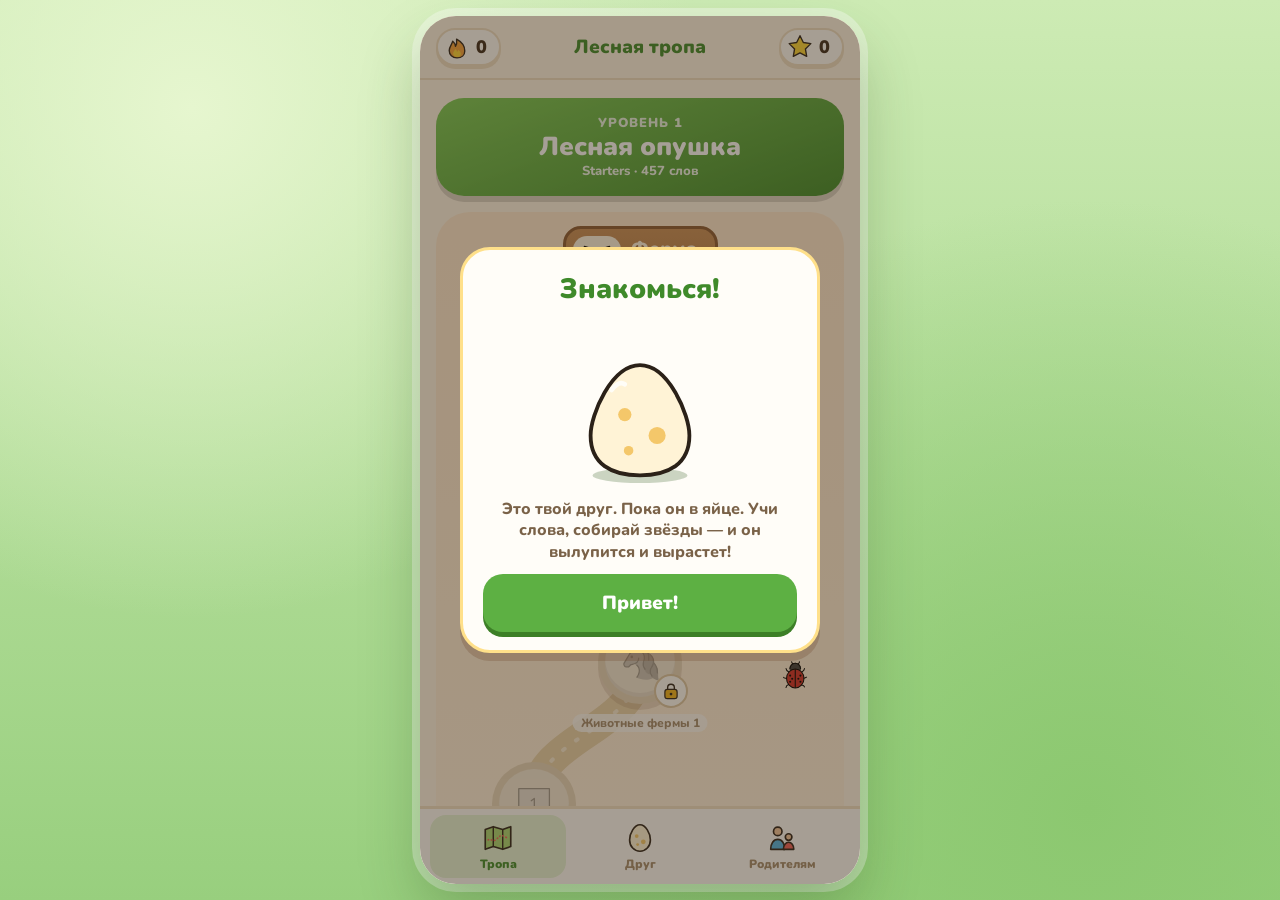
==== commit 8e04fc1f: "Политика конфиденциальности, свой шрифт вместо Google Fonts, поддержка версии для Android - privacy." ====
--- a/index.html
+++ b/index.html
@@ -4,9 +4,17 @@
 <meta charset="UTF-8">
 <meta name="viewport" content="width=device-width, initial-scale=1.0">
 <title>EnglishKids — учим слова играя</title>
-<link rel="preconnect" href="https://fonts.googleapis.com">
-<link rel="preconnect" href="https://fonts.gstatic.com" crossorigin>
-<link href="https://fonts.googleapis.com/css2?family=Nunito:wght@600;700;800;900&display=swap" rel="stylesheet">
+<!-- Установка на телефон: значок, имя, цвет шапки -->
+<link rel="manifest" href="manifest.webmanifest">
+<meta name="theme-color" content="#5DB043">
+<link rel="icon" href="icons/favicon-32.png" sizes="32x32">
+<link rel="icon" href="icons/icon.svg" type="image/svg+xml">
+<link rel="apple-touch-icon" href="icons/apple-touch-icon.png">
+<meta name="mobile-web-app-capable" content="yes">
+<meta name="apple-mobile-web-app-capable" content="yes">
+<meta name="apple-mobile-web-app-title" content="EnglishKids">
+<meta name="apple-mobile-web-app-status-bar-style" content="default">
+<link rel="stylesheet" href="fonts/nunito.css">
 <style>
 /* ===== Тема «Сказочный лес»: тёплые цвета, мягкие объёмные формы ===== */
 :root{
@@ -313,6 +321,21 @@
 .goal-pill.done .goal-bar-fill{background:var(--leaf);}
 @keyframes pulse-goal{50%{transform:scale(1.025);}}
 .goal-reward{display:flex; align-items:center; gap:6px; font-size:15px; font-weight:800; color:var(--ink); margin-bottom:10px;}
+.support-card{background:#FFF1EF; border-color:#F8CFCA;}
+.support-head{display:flex; align-items:center; gap:8px;}
+.support-title{font-size:18px; font-weight:900; color:var(--berry-shadow);}
+.support-text{font-size:14px; font-weight:700; color:var(--ink-soft); line-height:1.4; margin:8px 0 4px;}
+.support-card .btn{text-decoration:none;}
+.support-btn{flex-direction:column; gap:1px; padding:12px 18px;}
+.support-btn-main{display:flex; align-items:center; gap:8px;}
+.support-btn-note{font-size:12px; font-weight:800; opacity:.8;}
+.crypto-net{font-size:14px; font-weight:800; color:var(--ink-soft); line-height:1.35; margin-top:4px;}
+.crypto-qr{display:block; width:200px; height:200px; margin:10px auto 6px; border-radius:12px; border:2px solid var(--line);}
+.crypto-addr{font-family:ui-monospace, Consolas, monospace; font-size:14px; font-weight:700; color:var(--ink); background:#F6EEDF; border-radius:12px; padding:8px 10px; overflow-wrap:anywhere; user-select:all; -webkit-user-select:all;}
+.crypto-warn{font-size:12px; font-weight:800; color:var(--berry-shadow); margin:8px 0 0; line-height:1.35;}
+.install-why{font-size:14px; font-weight:800; color:var(--ink); margin:0 0 8px;}
+.install-steps{margin:0; padding-left:20px; font-size:14px; font-weight:700; color:var(--ink-soft); line-height:1.5;}
+.install-card .btn{margin-top:4px;}
 .goal-input{font-family:inherit; width:100%; font-size:16px; font-weight:800; color:var(--ink); padding:11px 14px; border-radius:14px; border:2px solid var(--line-dark); background:#fff;}
 .goal-input:focus{outline:none; border-color:var(--sky);}
 .pet-bubble{position:absolute; z-index:6; left:50%; top:14px; transform:translateX(-50%); max-width:86%; padding:8px 16px; border-radius:20px; background:#fff; border:3px solid var(--ink); text-align:center; pointer-events:none; animation:bubble-in 3.2s ease forwards;}
@@ -841,8 +864,13 @@
 SECTIONS.forEach(s=>s.lessons.forEach(l=>l.words.forEach(w=>{ WORD_ID_BY_EN[w.en.toLowerCase()] = w.id; })));
 const missingAudio = new Set();
 let currentAudio = null;
+// Приложение из магазина (Android, Capacitor): у встроенного браузера Android нет голоса —
+// говорим системным синтезатором речи телефона через плагин TextToSpeech.
+const IN_APP = !!(window.Capacitor && window.Capacitor.isNativePlatform && window.Capacitor.isNativePlatform());
+const nativeTTS = IN_APP && window.Capacitor.Plugins ? window.Capacitor.Plugins.TextToSpeech : null;
 function stopAllSpeech(){
   if(currentAudio){ currentAudio.pause(); currentAudio = null; }
+  if(nativeTTS) nativeTTS.stop().catch(()=>{});
   if('speechSynthesis' in window) speechSynthesis.cancel();
 }
 function speak(text){
@@ -861,6 +889,10 @@
 }
 function speakSlow(text){ stopAllSpeech(); speakWithBrowser(text, 0.55); }
 function speakWithBrowser(text, rate = 0.85){
+  if(nativeTTS){
+    nativeTTS.speak({ text, lang: appState.settings.voice === 'UK' ? 'en-GB' : 'en-US', rate, pitch: 1, volume: 1 }).catch(err=>console.warn('Озвучка:', err));
+    return;
+  }
   if(!('speechSynthesis' in window)) return;
   speechSynthesis.cancel();
   const u = new SpeechSynthesisUtterance(text);
@@ -885,6 +917,7 @@
   star: `<path d="${STAR_PATH}" fill="#FCD535" stroke="${INK}" stroke-width="3.5" stroke-linejoin="round"/>`,
   starEmpty: `<path d="${STAR_PATH}" fill="#EADBC2" stroke="#CDB894" stroke-width="3.5" stroke-linejoin="round"/>`,
   heart: `<path d="${HEART_PATH}" fill="#EF5F57" stroke="${INK}" stroke-width="3.5" stroke-linejoin="round"/>`,
+  coin: `<circle cx="36" cy="36" r="24" fill="#FCD535" stroke="${INK}" stroke-width="3.5"/><circle cx="36" cy="36" r="16" fill="none" stroke="#F2AE1F" stroke-width="3"/><path d="M29 29h14M36 29v16" stroke="${INK}" stroke-width="3.5" stroke-linecap="round"/>`,
   heartEmpty: `<path d="${HEART_PATH}" fill="#EADBC2" stroke="#CDB894" stroke-width="3.5" stroke-linejoin="round"/>`,
   flame: `<path d="M36 64c-12 0-20-8-20-19 0-10 7-15 9-24 5 4 7 9 7 13 3-4 4-10 3-18 11 6 21 17 21 30 0 11-8 18-20 18z" fill="#F4A13A" stroke="${INK}" stroke-width="3.5" stroke-linejoin="round"/><path d="M36 62c-6 0-10-4-10-9 0-5 4-8 6-12 3 3 4 5 4 8 2-2 3-4 3-6 4 3 7 6 7 11 0 5-4 8-10 8z" fill="#FCD535"/>`,
   lock: `<path d="M25 32v-7a11 11 0 0122 0v7" fill="none" stroke="${INK}" stroke-width="4.5"/><rect x="16" y="31" width="40" height="30" rx="8" fill="#F1B31C" stroke="${INK}" stroke-width="4"/><circle cx="36" cy="46" r="4.5" fill="${INK}"/>`,
@@ -2448,6 +2481,8 @@
 
 function finishSession(){
   const sessionStarsGained = session.kind === 'station' ? applyGrammarResult() : applySessionResults();
+  const doneLesson = SECTIONS.find(s=>s.id===session.sectionId).lessons.find(l=>l.id===session.lessonId);
+  track(session.kind === 'station' ? 'станция пройдена' : 'урок пройден', doneLesson.title);
   markActiveToday();
   saveState();
   screen = 'sessionEnd';
@@ -2906,6 +2941,7 @@
 }
 function setGoalSize(n){ soundClick(); goalDraft.target = n; render(); }
 function setGoal(){
+  track('цель поставлена', goalDraft.target + ' звёзд');
   const text = goalDraft.text.trim() || 'Сюрприз';
   appState.goal = { start: totalStarsEarned(), target: goalDraft.target, text, done: false };
   goalDraft.text = '';
@@ -3005,6 +3041,7 @@
   setTimeout(petTap, 500);
 }
 function closeFriendPopup(lv){
+  if(lv > 1) track('уровень ' + lv);
   if(appState.friendStages) FRIENDS.forEach(f=>{ if(f.level <= lv && appState.friendStages[f.level] === undefined) appState.friendStages[f.level] = friendInfo(f).idx; });
   // Отмечаем и все прошлые уровни — если ребёнок перепрыгнул через уровень, второе окно не нужно
   FRIENDS.forEach(f=>{ if(f.level <= lv && !appState.friendsSeen.includes(f.level)) appState.friendsSeen.push(f.level); });
@@ -3106,6 +3143,9 @@
 
     <div class="section-label">Слова, которые даются труднее</div>
     <div class="dash-card">${struggleHtml}</div>
+
+    ${IN_APP ? '' : `<div class="section-label">Установить на телефон</div>
+    ${installCardHtml()}`}
 
     <div class="section-label">Цель и награда</div>
     ${goalCardHtml()}
@@ -3140,13 +3180,15 @@
       ${stationCheckHtml()}
     </div>
 
+    ${supportCardHtml()}
+
     <details class="dash-details">
       <summary>Приватность и данные</summary>
-      <p>Это демо-прототип: весь прогресс хранится локально в браузере (localStorage), ничего не отправляется на сервер. В реальном приложении:</p>
+      <p>Весь прогресс ребёнка хранится только в этом браузере (localStorage) и никуда не отправляется. Для статистики мы считаем анонимно, сколько раз открывают приложение и проходят уроки (сервис GoatCounter, без cookies и без личных данных). В будущей версии:</p>
       <p>• Данные будут храниться на серверах в РФ (требование 152-ФЗ для пользователей из России)<br>
       • Про ребёнка собираем только никнейм и аватар — без фамилии, даты рождения, фото<br>
       • Родитель сможет удалить аккаунт и все данные прямо из приложения<br>
-      • Без сторонней рекламы и поведенческого трекинга (требование App Store Kids Category и Google Play Families)</p>
+      • Без рекламы и поведенческого трекинга (требование App Store Kids Category и Google Play Families)</p>
     </details>
     <details class="dash-details">
       <summary>Авторы картинок</summary>
@@ -3177,6 +3219,147 @@
   if(on) soundCorrect();
 }
 
+/* ============================= ПОДДЕРЖАТЬ ПРОЕКТ ============================= */
+// Страницы пожертвований: кнопка показывается, только если у неё есть ссылка; нет ни одной — нет и карточки.
+// Если ссылка одна, кнопка называется просто «Поддержать проект».
+// Карточка живёт только в разделе «Родителям» (за проверкой-вопросом), чтобы дети не нажимали на неё.
+const SUPPORT_LINKS = [
+  { label: 'Из России',        note: 'карта или СБП',            url: '' },
+  { label: 'Из других стран',  note: 'карты банков других стран', url: 'https://boosty.to/englishkids/donate' },
+];
+// Криптокошелёк: показываем адрес, QR-код (icons/crypto-qr.svg — проверен сканером) и кнопку «Скопировать».
+// Пустой address — кнопки нет.
+const SUPPORT_CRYPTO = {
+  address: '0x5dada8c724dA1c469B7Ec8f9530ebaB35DB08051',
+  network: 'BNB Smart Chain (BEP-20)',
+  coins: 'USDT, USDC или BNB',
+  qr: 'icons/crypto-qr.svg',
+};
+function supportCardHtml(){
+  if(IN_APP) return '';
+  const links = SUPPORT_LINKS.filter(l=>l.url);
+  const crypto = SUPPORT_CRYPTO.address ? `
+      <button class="btn btn-outline support-btn" onclick="openCrypto()">
+        <span class="support-btn-main">${icon('coin', 22)} Криптовалютой</span>
+        <span class="support-btn-note">${SUPPORT_CRYPTO.coins} · сеть BNB Smart Chain</span>
+      </button>` : '';
+  if(!links.length && !crypto) return '';
+  const buttons = links.map((l, i)=>`
+      <a class="btn ${i === 0 ? 'btn-berry' : 'btn-outline'} support-btn" href="${l.url}" target="_blank" rel="noopener" onclick="track('поддержать: переход', ${jsq(l.label)})">
+        <span class="support-btn-main">${icon('heart', 22)} ${links.length > 1 ? l.label : 'Поддержать проект'}</span>
+        ${links.length > 1 ? `<span class="support-btn-note">${l.note}</span>` : ''}
+      </a>`).join('');
+  return `
+    <div class="dash-card support-card">
+      <div class="support-head">${icon('heart', 34)}<div class="support-title">Нравится приложение?</div></div>
+      <p class="support-text">Его делает один человек, без рекламы и платных подписок. Если приложение помогает вашему ребёнку, можно поддержать проект — это поможет добавить озвучку, новые уроки и игры.</p>
+      ${buttons}${crypto}
+    </div>`;
+}
+function openCrypto(){
+  soundClick();
+  track('поддержать: криптовалюта');
+  const c = SUPPORT_CRYPTO;
+  const layer = document.createElement('div');
+  layer.className = 'pop-layer crypto-layer';
+  layer.setAttribute('role', 'dialog');
+  layer.setAttribute('aria-label', 'Поддержать криптовалютой');
+  layer.onclick = e => { if(e.target === layer) closeCrypto(); };
+  layer.innerHTML = `
+    <div class="pop-card crypto-card">
+      <div class="pop-title">Криптовалютой</div>
+      <div class="crypto-net">${c.coins}<br>сеть <b>${c.network}</b></div>
+      <img class="crypto-qr" src="${c.qr}" alt="QR-код адреса кошелька">
+      <div class="crypto-addr">${c.address}</div>
+      <button class="btn btn-primary" onclick="copyCrypto(this)">Скопировать адрес</button>
+      <p class="crypto-warn">Отправляйте только в сети ${c.network}. Перевод из другой сети может потеряться.</p>
+      <button class="btn btn-ghost" onclick="closeCrypto()">Закрыть</button>
+    </div>`;
+  document.getElementById('app').appendChild(layer);
+}
+function closeCrypto(){ document.querySelectorAll('.crypto-layer').forEach(l=>l.remove()); }
+function copyCrypto(btn){
+  const done = () => { btn.textContent = 'Адрес скопирован ✓'; soundCorrect(); };
+  // Если копирование запрещено (старый браузер), выделяем адрес — его можно скопировать вручную
+  const fallback = () => { const r = document.createRange(); r.selectNodeContents(document.querySelector('.crypto-addr')); const s = getSelection(); s.removeAllRanges(); s.addRange(r); btn.textContent = 'Адрес выделен — скопируйте его'; };
+  if(navigator.clipboard) navigator.clipboard.writeText(SUPPORT_CRYPTO.address).then(done, fallback); else fallback();
+}
+
+/* ============================= СТАТИСТИКА ============================= */
+// GoatCounter: считает открытия и события анонимно — без cookies, без имени, почты и прогресса ребёнка.
+// STATS_CODE — имя счётчика на goatcounter.com (например 'englishkids'). Пусто — статистика выключена.
+// На своём компьютере (localhost, файл) не считаем, чтобы проверки не портили цифры.
+const STATS_CODE = 'englishkids';
+const statsOn = !!STATS_CODE && location.protocol === 'https:';
+if(statsOn){
+  const s = document.createElement('script');
+  s.async = true;
+  s.src = 'https://gc.zgo.at/count.js';
+  s.dataset.goatcounter = `https://${STATS_CODE}.goatcounter.com/count`;
+  document.head.appendChild(s);
+}
+// Событие: name — что случилось (в отчёте это строка), title — подробность
+function track(name, title){
+  if(!statsOn) return;
+  const send = () => { if(window.goatcounter && window.goatcounter.count) window.goatcounter.count({ path: name, title: title || name, event: true }); };
+  if(window.goatcounter && window.goatcounter.count) send(); else setTimeout(send, 3000);
+}
+if(isStandaloneLaunch()) track('запуск из значка');
+function isStandaloneLaunch(){ return matchMedia('(display-mode: standalone)').matches || navigator.standalone === true; }
+
+/* ============================= УСТАНОВКА НА ТЕЛЕФОН ============================= */
+// Android (Chrome) сам предлагает установку — ловим это событие и показываем кнопку у родителей.
+// На iPhone кнопки установки нет — показываем, где она в Safari.
+let installPrompt = null;
+window.addEventListener('beforeinstallprompt', e=>{ e.preventDefault(); installPrompt = e; if(screen === 'parentDashboard') render(); });
+window.addEventListener('appinstalled', ()=>{ track('приложение установлено'); installPrompt = null; if(screen === 'parentDashboard') render(); });
+const isStandalone = () => matchMedia('(display-mode: standalone)').matches || navigator.standalone === true;
+const isIOS = () => /iPad|iPhone|iPod/.test(navigator.userAgent) || (navigator.platform === 'MacIntel' && navigator.maxTouchPoints > 1);
+function installCardHtml(){
+  const card = body => `<div class="dash-card install-card">${body}</div>`;
+  if(isStandalone()) return card(`<p class="dash-empty">${icon('check',16)} Приложение установлено и работает без интернета.</p>`);
+  if(location.protocol === 'file:') return card('<p class="dash-empty">Установить можно с сайта: откройте приложение по ссылке в браузере телефона.</p>');
+  const why = '<p class="install-why">Значок на главном экране, запуск во весь экран, работает без интернета.</p>';
+  if(installPrompt) return card(`${why}<button class="btn btn-primary" onclick="installApp()">Установить на телефон</button>`);
+  if(isIOS()) return card(`${why}<ol class="install-steps">
+      <li>Откройте эту страницу в <b>Safari</b>.</li>
+      <li>Нажмите <b>«Поделиться»</b> — квадрат со стрелкой вверх.</li>
+      <li>Выберите <b>«На экран „Домой“»</b> и нажмите <b>«Добавить»</b>.</li>
+    </ol>`);
+  return card(`${why}<ol class="install-steps">
+      <li>Откройте меню браузера — <b>⋮</b> вверху справа.</li>
+      <li>Выберите <b>«Установить приложение»</b> или <b>«Добавить на главный экран»</b>.</li>
+    </ol>`);
+}
+async function installApp(){
+  if(!installPrompt) return;
+  installPrompt.prompt();
+  await installPrompt.userChoice;
+  installPrompt = null;
+  render();
+}
+// Работа без интернета (sw.js). После запуска докачиваем в фоне все картинки курса.
+if(!IN_APP && 'serviceWorker' in navigator && location.protocol.startsWith('http')){
+  window.addEventListener('load', ()=>{
+    navigator.serviceWorker.register('sw.js').then(()=>navigator.serviceWorker.ready).then(reg=>{
+      const ids = new Set([...DECOR, 'gift', 'school_1_book', 'nature_2_snow', 'nature_3_tree', 'nature_3_flower', 'fruits_veg_5_mushroom']);
+      Object.values(WORD_BY_ID).forEach(w=>{ if(w.emoji) ids.add(w.id); });
+      const urls = [...ids].map(id=>new URL(`assets/images/${id}.svg`, location.href).href);
+      if(reg.active) reg.active.postMessage({ type: 'precache', urls });
+    }).catch(err=>console.warn('Без офлайн-режима:', err));
+  });
+}
+
+/* ============================= ANDROID ============================= */
+if(IN_APP && window.Capacitor.Plugins.App){
+  window.Capacitor.Plugins.App.addListener('backButton', ()=>{
+    if(document.querySelector('.crypto-layer')){ closeCrypto(); return; }
+    if(screen === 'map') window.Capacitor.Plugins.App.exitApp();
+    else { stopAllSpeech(); session = null; goTo('map'); }
+  });
+  track('запуск из приложения Android');
+}
+
 /* ============================= СТАРТ ============================= */
 stationProblems().forEach(p=>console.warn(`Станция «${p.station}»: неизученные слова — ${p.words.join(', ')}`));
 render();
--- a/fonts/nunito.css
+++ b/fonts/nunito.css
@@ -0,0 +1,17 @@
+/* Nunito (SIL Open Font License) — локальная копия шрифта, чтобы приложение не ходило в Google и работало без сети */
+@font-face{font-family:"Nunito";font-style:normal;font-weight:600;font-display:swap;src:url("nunito-cyrillic-ext.woff2") format("woff2");unicode-range:U+0460-052F, U+1C80-1C8A, U+20B4, U+2DE0-2DFF, U+A640-A69F, U+FE2E-FE2F;}
+@font-face{font-family:"Nunito";font-style:normal;font-weight:600;font-display:swap;src:url("nunito-cyrillic.woff2") format("woff2");unicode-range:U+0301, U+0400-045F, U+0490-0491, U+04B0-04B1, U+2116;}
+@font-face{font-family:"Nunito";font-style:normal;font-weight:600;font-display:swap;src:url("nunito-latin-ext.woff2") format("woff2");unicode-range:U+0100-02BA, U+02BD-02C5, U+02C7-02CC, U+02CE-02D7, U+02DD-02FF, U+0304, U+0308, U+0329, U+1D00-1DBF, U+1E00-1E9F, U+1EF2-1EFF, U+2020, U+20A0-20AB, U+20AD-20C4, U+2113, U+2C60-2C7F, U+A720-A7FF;}
+@font-face{font-family:"Nunito";font-style:normal;font-weight:600;font-display:swap;src:url("nunito-latin.woff2") format("woff2");unicode-range:U+0000-00FF, U+0131, U+0152-0153, U+02BB-02BC, U+02C6, U+02DA, U+02DC, U+0304, U+0308, U+0329, U+2000-206F, U+20AC, U+2122, U+2191, U+2193, U+2212, U+2215, U+FEFF, U+FFFD;}
+@font-face{font-family:"Nunito";font-style:normal;font-weight:700;font-display:swap;src:url("nunito-cyrillic-ext.woff2") format("woff2");unicode-range:U+0460-052F, U+1C80-1C8A, U+20B4, U+2DE0-2DFF, U+A640-A69F, U+FE2E-FE2F;}
+@font-face{font-family:"Nunito";font-style:normal;font-weight:700;font-display:swap;src:url("nunito-cyrillic.woff2") format("woff2");unicode-range:U+0301, U+0400-045F, U+0490-0491, U+04B0-04B1, U+2116;}
+@font-face{font-family:"Nunito";font-style:normal;font-weight:700;font-display:swap;src:url("nunito-latin-ext.woff2") format("woff2");unicode-range:U+0100-02BA, U+02BD-02C5, U+02C7-02CC, U+02CE-02D7, U+02DD-02FF, U+0304, U+0308, U+0329, U+1D00-1DBF, U+1E00-1E9F, U+1EF2-1EFF, U+2020, U+20A0-20AB, U+20AD-20C4, U+2113, U+2C60-2C7F, U+A720-A7FF;}
+@font-face{font-family:"Nunito";font-style:normal;font-weight:700;font-display:swap;src:url("nunito-latin.woff2") format("woff2");unicode-range:U+0000-00FF, U+0131, U+0152-0153, U+02BB-02BC, U+02C6, U+02DA, U+02DC, U+0304, U+0308, U+0329, U+2000-206F, U+20AC, U+2122, U+2191, U+2193, U+2212, U+2215, U+FEFF, U+FFFD;}
+@font-face{font-family:"Nunito";font-style:normal;font-weight:800;font-display:swap;src:url("nunito-cyrillic-ext.woff2") format("woff2");unicode-range:U+0460-052F, U+1C80-1C8A, U+20B4, U+2DE0-2DFF, U+A640-A69F, U+FE2E-FE2F;}
+@font-face{font-family:"Nunito";font-style:normal;font-weight:800;font-display:swap;src:url("nunito-cyrillic.woff2") format("woff2");unicode-range:U+0301, U+0400-045F, U+0490-0491, U+04B0-04B1, U+2116;}
+@font-face{font-family:"Nunito";font-style:normal;font-weight:800;font-display:swap;src:url("nunito-latin-ext.woff2") format("woff2");unicode-range:U+0100-02BA, U+02BD-02C5, U+02C7-02CC, U+02CE-02D7, U+02DD-02FF, U+0304, U+0308, U+0329, U+1D00-1DBF, U+1E00-1E9F, U+1EF2-1EFF, U+2020, U+20A0-20AB, U+20AD-20C4, U+2113, U+2C60-2C7F, U+A720-A7FF;}
+@font-face{font-family:"Nunito";font-style:normal;font-weight:800;font-display:swap;src:url("nunito-latin.woff2") format("woff2");unicode-range:U+0000-00FF, U+0131, U+0152-0153, U+02BB-02BC, U+02C6, U+02DA, U+02DC, U+0304, U+0308, U+0329, U+2000-206F, U+20AC, U+2122, U+2191, U+2193, U+2212, U+2215, U+FEFF, U+FFFD;}
+@font-face{font-family:"Nunito";font-style:normal;font-weight:900;font-display:swap;src:url("nunito-cyrillic-ext.woff2") format("woff2");unicode-range:U+0460-052F, U+1C80-1C8A, U+20B4, U+2DE0-2DFF, U+A640-A69F, U+FE2E-FE2F;}
+@font-face{font-family:"Nunito";font-style:normal;font-weight:900;font-display:swap;src:url("nunito-cyrillic.woff2") format("woff2");unicode-range:U+0301, U+0400-045F, U+0490-0491, U+04B0-04B1, U+2116;}
+@font-face{font-family:"Nunito";font-style:normal;font-weight:900;font-display:swap;src:url("nunito-latin-ext.woff2") format("woff2");unicode-range:U+0100-02BA, U+02BD-02C5, U+02C7-02CC, U+02CE-02D7, U+02DD-02FF, U+0304, U+0308, U+0329, U+1D00-1DBF, U+1E00-1E9F, U+1EF2-1EFF, U+2020, U+20A0-20AB, U+20AD-20C4, U+2113, U+2C60-2C7F, U+A720-A7FF;}
+@font-face{font-family:"Nunito";font-style:normal;font-weight:900;font-display:swap;src:url("nunito-latin.woff2") format("woff2");unicode-range:U+0000-00FF, U+0131, U+0152-0153, U+02BB-02BC, U+02C6, U+02DA, U+02DC, U+0304, U+0308, U+0329, U+2000-206F, U+20AC, U+2122, U+2191, U+2193, U+2212, U+2215, U+FEFF, U+FFFD;}
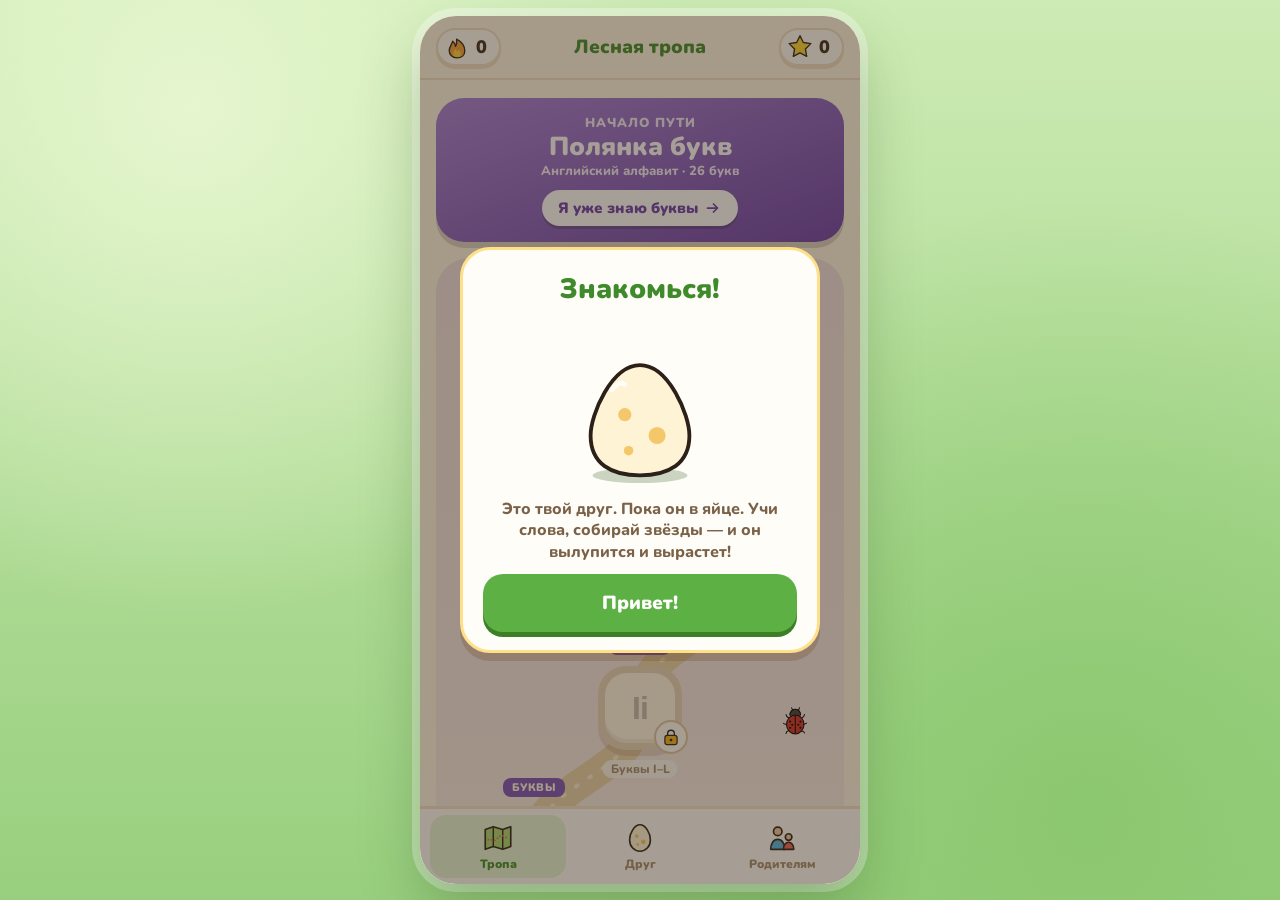
==== commit 87fe496e: "«Полянка букв»: английский алфавит для начинающих - уровень 0: 7 уроков по буквам, «Буквы-обманщики»" ====
--- a/index.html
+++ b/index.html
@@ -598,6 +598,49 @@
 
 /* ===== Курс на 1400 слов ===== */
 .level-banner{margin:18px 0 16px; padding:16px 14px; border-radius:28px; text-align:center; color:#fff; box-shadow:0 6px 0 rgba(0,0,0,.15);}
+.level-banner.lv0{background:linear-gradient(160deg,#A57FD8,#6B3FA8);}
+.level-skip{font-family:inherit; margin-top:10px; display:inline-flex; align-items:center; gap:6px; border:none; border-radius:100px; padding:8px 16px; font-size:15px; font-weight:900; color:#6B3FA8; background:#fff; box-shadow:0 3px 0 rgba(0,0,0,.18); cursor:pointer;}
+.node-tag.letters{background:#7A4FB8;}
+.node-letters{font-weight:900; color:#6B3FA8; letter-spacing:-1px; line-height:1;}
+.letter-card{text-align:center;}
+.letter-big{font-size:110px; font-weight:900; line-height:1; color:#6B3FA8; letter-spacing:2px;}
+.letter-big span{color:#A57FD8;}
+.letter-says{display:grid; grid-template-columns:1fr 1fr; gap:10px; margin-top:12px;}
+.letter-say{font-family:inherit; display:flex; align-items:center; justify-content:center; gap:8px; padding:10px 8px; border-radius:20px; border:3px solid var(--sky); background:var(--sky-light); color:var(--sky-shadow); font-size:22px; font-weight:900; cursor:pointer;}
+.letter-say span{display:flex; flex-direction:column; align-items:flex-start; line-height:1.1;}
+.letter-say b{font-size:13px; font-weight:800; opacity:.85; white-space:nowrap;}
+.letter-say.sound{border-color:#A57FD8; background:#F1EAFB; color:#6B3FA8;}
+.letter-word{font-family:inherit; width:100%; margin-top:12px; display:flex; align-items:center; gap:12px; padding:10px 14px; border-radius:22px; border:3px solid var(--line); background:#FBF4E8; cursor:pointer; color:var(--sky-shadow); text-align:left;}
+.letter-word > span{flex:1; display:flex; flex-direction:column;}
+.lw-en{font-size:30px; font-weight:900; color:var(--ink);}
+.lw-en b{color:#6B3FA8;}
+.lw-ru{font-size:15px; font-weight:800; color:var(--muted);}
+.letter-tip{margin-top:12px; padding:10px 12px; border-radius:16px; background:#FFF0CC; color:#9A6411; font-size:15px; font-weight:800; line-height:1.35; text-align:left;}
+.letter-opts{display:grid; grid-template-columns:1fr 1fr; gap:12px; width:100%;}
+.letter-opts.three{grid-template-columns:1fr 1fr 1fr;}
+.letter-opt{font-family:inherit; background:var(--paper); border:3px solid var(--line); border-radius:22px; padding:14px 6px; font-size:44px; font-weight:900; color:var(--ink); cursor:pointer; box-shadow:0 5px 0 var(--line); position:relative; top:0; line-height:1.1;}
+.letter-opts.two .letter-opt{font-size:40px;}
+.letter-opt:active{top:3px; box-shadow:0 2px 0 var(--line);}
+.letter-opt.correct{background:var(--leaf-light); border-color:var(--leaf); color:var(--leaf-dark); box-shadow:0 5px 0 var(--leaf);}
+.letter-opt.wrong{background:var(--berry-light); border-color:var(--berry); color:var(--berry-shadow); box-shadow:0 5px 0 var(--berry); animation:shake .3s;}
+.letter-show{font-family:inherit; width:150px; height:150px; border-radius:36px; border:3px solid var(--line); background:var(--paper); box-shadow:0 6px 0 var(--line); font-size:96px; font-weight:900; color:#6B3FA8; display:flex; align-items:center; justify-content:center; cursor:pointer;}
+.letter-show.static{cursor:default;}
+.letter-input{width:110px; font-size:52px; padding:4px;}
+.first-pic{cursor:pointer; font-family:inherit;}
+.letter-row{display:flex; gap:10px; justify-content:center;}
+.letter-cell, .letter-gap{width:64px; height:74px; display:flex; align-items:center; justify-content:center; border-radius:18px; font-size:44px; font-weight:900;}
+.letter-cell{background:var(--paper); border:3px solid var(--line); color:var(--ink);}
+.gap.letter-gap{min-width:0; padding:0; border:3px dashed var(--line-dark); border-radius:18px;}
+.gap.letter-gap.ok{border:3px solid var(--leaf); background:var(--leaf-light);}
+.gap.letter-gap.bad{border:3px solid var(--berry); background:var(--berry-light);}
+.abc-board{display:grid; grid-template-columns:repeat(6,1fr); gap:6px; margin-top:12px;}
+.abc-key{font-family:inherit; padding:8px 0; border-radius:12px; border:2px solid var(--line); background:#FBF4E8; font-size:18px; font-weight:900; color:#6B3FA8; cursor:pointer;}
+.tricky-list{display:flex; flex-direction:column; gap:6px; margin-top:12px;}
+.tricky-row{font-family:inherit; display:flex; align-items:center; gap:10px; padding:6px 10px; border-radius:16px; border:2px solid var(--line); background:#FBF4E8; cursor:pointer; text-align:left; color:var(--ink);}
+.tricky-letter{font-size:32px; font-weight:900; color:#6B3FA8; width:34px; text-align:center;}
+.tricky-text{flex:1; font-size:15px; font-weight:700;}
+.tricky-word{display:flex; align-items:center; gap:4px; font-size:14px; font-weight:800; color:var(--muted);}
+.rule-text.small{font-size:14px; margin-top:10px;}
 .level-banner.lv1{background:linear-gradient(160deg,#7CCB55,#3F8A2A);}
 .level-banner.lv2{background:linear-gradient(160deg,#3F8A6B,#1E5631);}
 .level-banner.lv3{background:linear-gradient(160deg,#6C8EBF,#3B4F7A);}
@@ -644,6 +687,7 @@
 <script src="data/grammar.js"></script>
 <script src="data/sounds.js"></script>
 <script src="data/examples.js"></script>
+<script src="data/letters.js"></script>
 <script>
 // Картинка слова: SVG из OpenMoji (assets/images/<id>.svg); нет файла — эмодзи; нет эмодзи — плашка «Aa»
 function wImg(w, px){
@@ -670,7 +714,7 @@
     if(line.startsWith('STATION ')){
       const [head, explicitId] = parts(line.slice(8));
       const [type, topic] = head.split(/\s+/);
-      const spec = topic === 'plural' ? PLURAL_SPEC : (type === 'grammar' ? window.GRAMMAR : window.SOUNDS)[topic];
+      const spec = topic === 'plural' ? PLURAL_SPEC : type === 'letters' ? window.LETTERS.topics[topic] : (type === 'grammar' ? window.GRAMMAR : window.SOUNDS)[topic];
       if(!spec){ console.warn('Нет описания станции', topic); return; }
       const st = { id: explicitId || `${type === 'grammar' ? 'gr' : 'snd'}_${topic}`, type, topic, spec, title: spec.title };
       STATIONS.push(st);
@@ -797,10 +841,16 @@
 const FLAT_LESSONS = [];
 SECTIONS.forEach(s => s.lessons.forEach(l => FLAT_LESSONS.push({section:s, lesson:l})));
 function flatLessons(){ return FLAT_LESSONS; }
+// Полянку букв добавили позже: у тех, кто уже начал учить слова, она не должна закрывать тропу
+if(appState.lettersSkipped === undefined){
+  appState.lettersSkipped = Object.keys(appState.progress).some(k=>!k.startsWith('g_letters_'));
+  saveState();
+}
 // realOnly — по настоящему прогрессу, без демо-режима «Открыть все уроки»
 function isLessonUnlocked(flatIdx, realOnly){
   if(flatIdx === 0 || (!realOnly && appState.settings.unlockAll)) return true;
   const flat = flatLessons();
+  if(appState.lettersSkipped && (flat[flatIdx].section.level === 0 || flat[flatIdx-1].section.level === 0)) return true;
   // Уже начатый урок не закрываем — например, если станцию добавили перед ним позже
   if(lessonStars(flat[flatIdx].lesson) > 0) return true;
   const prev = flat[flatIdx-1].lesson;
@@ -816,10 +866,12 @@
 function levelStars(num){ return SECTIONS.filter(s=>s.level === num).reduce((a, s)=>a + sectionStars(s), 0); }
 function levelMaxStars(num){ return SECTIONS.filter(s=>s.level === num).reduce((a, s)=>a + maxStarsForSection(s), 0); }
 // Уровень, до которого ребёнок дошёл: его друг сейчас растёт
-function currentLevel(){ return FLAT_LESSONS[frontierIdx()].section.level; }
+function currentLevel(){ return Math.max(1, FLAT_LESSONS[frontierIdx()].section.level); }
 function friendInfo(friend){
-  const max = levelMaxStars(friend.level);
-  const stars = levelStars(friend.level);
+  // Цыплёнок растёт и от Полянки букв: за алфавит он почти вылупляется
+  const levels = friend.level === 1 ? [0, 1] : [friend.level];
+  const max = levels.reduce((a, n)=>a + levelMaxStars(n), 0);
+  const stars = levels.reduce((a, n)=>a + levelStars(n), 0);
   const mins = FRIEND_STEPS.map(p=>Math.round(p * max));
   let idx = 0;
   mins.forEach((m, i)=>{ if(stars >= m) idx = i; });
@@ -1091,12 +1143,22 @@
 }
 
 function sectionPicWord(section){
+  if(section.level === 0) return WORD_BY_ID.fruits_veg_1_apple;
   for(const l of section.lessons) for(const w of l.words) if(w.emoji) return w;
   return section.lessons[0].words[0];
 }
 // Табличка уровня на тропе
 function levelBanner(num){
   const lv = LEVELS.find(l=>l.num === num);
+  if(num === 0){
+    const done = SECTIONS.filter(s=>s.level === 0).every(s=>s.lessons.every(l=>lessonStars(l) >= 2));
+    return `<div class="level-banner lv0">
+      <div class="level-num">Начало пути</div>
+      <div class="level-title">${lv.title}</div>
+      <div class="level-sub">Английский алфавит · 26 букв</div>
+      ${!appState.lettersSkipped && !done ? `<button class="level-skip" onclick="openLetterTest()">Я уже знаю буквы ${icon('arrow',18)}</button>` : ''}
+    </div>`;
+  }
   const words = SECTIONS.filter(s=>s.level === num).reduce((a, s)=>a + s.lessons.reduce((b, l)=>b + l.words.length, 0), 0);
   return `<div class="level-banner lv${num}">
       <div class="level-num">Уровень ${num}</div>
@@ -1130,7 +1192,7 @@
       const isCurrent = idx === currentIdx;
       return `
         <div class="node ${state} ${isCurrent?'current':''} ${lesson.kind==='station'?'station':''}" style="left:${x}%; top:${y}px; --c:${section.color}; --p:${pct}%;">
-          ${lesson.kind==='station' ? `<div class="node-tag ${lesson.station.type}">${lesson.station.type === 'sound' ? 'звуки' : 'правило'}</div>` : ''}
+          ${lesson.kind==='station' ? `<div class="node-tag ${lesson.station.type}">${lesson.station.type === 'sound' ? 'звуки' : lesson.station.type === 'letters' ? 'буквы' : 'правило'}</div>` : ''}
           <button class="node-btn" onclick="${unlocked ? `openLesson('${lesson.id}')` : 'nodeLocked(this)'}" aria-label="${lesson.title}">
             <span class="node-pic">${lessonPicHtml(lesson, 46)}</span>
             ${state==='locked' ? `<span class="node-badge">${icon('lock',22)}</span>` : ''}
@@ -1240,6 +1302,7 @@
 }
 // Картинка урока: у обычного — первое слово, у станции — маленькая сцена по её теме
 function lessonPicHtml(lesson, px){
+  if(lesson.kind === 'station' && lesson.station.type === 'letters') return letterPicHtml(lesson.station, px);
   if(lesson.kind === 'station') return `<span class="station-pic">${stationPicWords(lesson.station).map(w=>wImg(w, Math.round(px*0.5))).join('')}</span>`;
   return wImg(lesson.words.find(w=>w.emoji) || lesson.words[0], px);
 }
@@ -1294,7 +1357,7 @@
         <div>
           <div class="sheet-title">${ok ? PRAISE[Math.floor(Math.random()*PRAISE.length)] : 'Почти!'}</div>
           <div class="sheet-word">${w.en}
-            <button class="speak-btn small" onclick="speak(${jsq(w.en)})" aria-label="Послушать">${icon('speaker',22)}</button>
+            <button class="speak-btn small" onclick="${w.audio ? `playLetter('${w.audio}')` : `speak(${jsq(w.en)})`}" aria-label="Послушать">${icon('speaker',22)}</button>
           </div>
           <div class="sheet-ru">${w.ru}</div>
           ${w.note ? `<div class="sheet-note">${w.note}</div>` : ''}
@@ -1975,10 +2038,12 @@
 
 /* ---- Общее для всех станций ---- */
 function buildStationSteps(st){
+  if(st.type === 'letters') return buildLetterSteps(st);
   if(st.topic === 'plural') return buildPluralSteps();
   return st.type === 'sound' ? buildSoundSteps(st) : buildGrammarSteps(st.spec);
 }
 function stationChips(st){
+  if(st.type === 'letters') return letterChips(st);
   if(st.topic === 'plural') return pluralChips();
   return st.type === 'sound' ? soundChips(st) : grammarChips(st.spec);
 }
@@ -2209,6 +2274,255 @@
     <div class="stage-actions"><button class="btn btn-primary" onclick="gramNext()"><span class="btn-label">Готово ${icon('arrow',22)}</span></button></div>`,
 };
 
+/* ---- «Полянка букв»: алфавит (данные — data/letters.js, звуки — assets/audio/letters) ---- */
+const LET = window.LETTERS;
+const LETTER = Object.fromEntries(LET.letters.map(x=>[x.l, x]));
+const ALPHA = 'abcdefghijklmnopqrstuvwxyz'.split('');
+const LETTER_GROUPS = Object.entries(LET.topics).filter(([, t])=>t.letters).map(([key, t])=>({ key, letters: t.letters.split('') }));
+const LETTER_TEST_PASS = 0.8; // «Я уже знаю буквы»: нужно 8 из 10
+
+// Звук буквы из записи: <буква>-name | -sound | -word
+function playLetter(id){
+  stopAllSpeech();
+  const a = new Audio(`assets/audio/letters/${id}.mp3`);
+  currentAudio = a;
+  a.play().catch(()=>{});
+}
+const glyph = l => `${l.toUpperCase()}${l}`;
+const letterWord = l => WORD_BY_ID[LETTER[l].word];
+// Буквы, которые ребёнок уже видел к этому уроку (включая новые буквы урока)
+function lettersUpTo(topic){
+  const out = [];
+  for(const g of LETTER_GROUPS){ out.push(...g.letters); if(g.key === topic) break; }
+  return out;
+}
+// Ответ + (n-1) других вариантов из пула, в случайном порядке
+function letterOptions(answer, pool, n){
+  return shuffle([answer, ...shuffle(pool.filter(x=>x !== answer)).slice(0, n - 1)]);
+}
+const letterFb = (l, audio) => ({
+  fbEn: `${glyph(l)} — ${letterWord(l).en}`,
+  fbRu: `называется «${LETTER[l].nameRu}», звучит «${LETTER[l].soundRu}»`,
+  fbAudio: audio || `${l}-word`,
+});
+
+// Задания (scored — идут в звёзды)
+const letterTasks = {
+  hear: (l, pool, mode) => ({ type:'hearLetter', scored:true, l, mode, answer:l, options:letterOptions(l, pool, 4), ...letterFb(l, `${l}-${mode}`) }),
+  first: (l, pool) => ({ type:'firstLetter', scored:true, l, id:LETTER[l].word, answer:l, options:letterOptions(l, pool, 3), ...letterFb(l) }),
+  pair: (l, pool) => ({ type:'casePair', scored:true, l, answer:l, options:letterOptions(l, pool, 4), ...letterFb(l, `${l}-name`) }),
+  type: l => ({ type:'typeLetter', scored:true, l, answer:l, ...letterFb(l, `${l}-name`) }),
+  // Пропущенная буква в ряду из четырёх подряд; ряд берём только из уже знакомых букв
+  missing: (l, pool) => {
+    const i = ALPHA.indexOf(l), last = ALPHA.indexOf(pool[pool.length - 1]);
+    const lo = Math.max(0, i - 3), hi = Math.max(lo, Math.min(i, last - 3));
+    const start = lo + Math.floor(Math.random() * (hi - lo + 1));
+    const seq = ALPHA.slice(start, start + 4);
+    // Варианты — не из букв, которые уже видны в ряду (если есть другие знакомые буквы)
+    const outside = pool.filter(x=>!seq.includes(x));
+    return { type:'missingLetter', scored:true, l, seq, at:i - start, answer:l.toUpperCase(),
+      options:letterOptions(l.toUpperCase(), (outside.length >= 2 ? outside : pool).map(x=>x.toUpperCase()), 3), ...letterFb(l, `${l}-name`) };
+  },
+};
+
+function buildLetterSteps(st){
+  const spec = st.spec;
+  if(spec.special === 'tricky') return buildTrickySteps();
+  if(spec.special === 'all') return [{ type:'alphabet' }, ...buildAlphabetQuiz(14)];
+  const fresh = spec.letters.split('');
+  const pool = lettersUpTo(st.topic);
+  const cycle = n => { const out = []; let bag = []; while(out.length < n){ if(!bag.length) bag = shuffle(fresh); out.push(bag.pop()); } return out; };
+  const steps = fresh.map(l=>({ type:'letterCard', l }));
+  const h = cycle(4);
+  steps.push(letterTasks.hear(h[0], pool, 'name'), letterTasks.hear(h[1], pool, 'sound'), letterTasks.hear(h[2], pool, 'name'), letterTasks.hear(h[3], pool, 'sound'));
+  cycle(3).forEach(l=>steps.push(letterTasks.first(l, pool)));
+  cycle(2).forEach(l=>steps.push(letterTasks.pair(l, pool)));
+  cycle(2).forEach(l=>steps.push(letterTasks.type(l)));
+  steps.push(letterTasks.missing(cycle(1)[0], pool));
+  return steps;
+}
+// Смешанные задания по всему алфавиту — итоговая станция и проверка «Я уже знаю буквы»
+function buildAlphabetQuiz(n){
+  const kinds = ['hearName', 'hearSound', 'first', 'pair', 'missing', 'type'];
+  const letters = shuffle(ALPHA).slice(0, n);
+  return letters.map((l, i)=>{
+    const k = kinds[i % kinds.length];
+    if(k === 'hearName') return letterTasks.hear(l, ALPHA, 'name');
+    if(k === 'hearSound') return letterTasks.hear(l, ALPHA, 'sound');
+    if(k === 'first') return letterTasks.first(l, ALPHA);
+    if(k === 'pair') return letterTasks.pair(l, ALPHA);
+    if(k === 'missing') return letterTasks.missing(l, ALPHA);
+    return letterTasks.type(l);
+  });
+}
+// «Буквы-обманщики»: похожи на русские, а читаются иначе + зеркальные b d p q
+function buildTrickySteps(){
+  const steps = [{ type:'trickyRule' }];
+  shuffle(LET.tricky).forEach(([L, right, wrong])=>{
+    const l = L.toLowerCase();
+    steps.push({ type:'trickyRead', scored:true, l, answer:right, options:shuffle([right, wrong]),
+      fbEn:`${glyph(l)} — ${letterWord(l).en}`, fbRu:`читается «${right}», а не «${wrong}»`, fbAudio:`${l}-word` });
+  });
+  shuffle(['b', 'd', 'p', 'q']).forEach(l=>steps.push({ type:'mirror', scored:true, l, answer:l, options:['b', 'd', 'p', 'q'], ...letterFb(l, `${l}-sound`) }));
+  return steps;
+}
+function letterChips(st){
+  const spec = st.spec;
+  const list = spec.letters ? spec.letters.split('') : spec.special === 'tricky' ? LET.tricky.map(t=>t[0].toLowerCase()) : ALPHA;
+  return list.map(l=>`<button class="word-chip" onclick="playLetter('${l}-word')" aria-label="Послушать">${wImg(letterWord(l), 40)}<span><b>${glyph(l)}</b> ${letterWord(l).en}</span></button>`).join('');
+}
+// Значок урока букв на тропе
+function letterPicHtml(st, px){
+  const text = st.spec.letters ? glyph(st.spec.letters[0]) : st.spec.special === 'tricky' ? 'B≠В' : 'ABC';
+  return `<span class="node-letters" style="font-size:${Math.round(px * (text.length > 2 ? 0.5 : 0.7))}px">${text}</span>`;
+}
+
+// Отрисовка шагов
+const letterBtn = (value, label, ok) => `<button class="letter-opt" data-ok="${ok}" onclick="gramChoose(this)">${label}</button>`;
+const letterListen = id => `<button class="listen-btn" onclick="playLetter('${id}')" aria-label="Послушать">${icon('speaker',60)}</button>`;
+function letterWordHtml(l){
+  const w = letterWord(l);
+  return `<span class="lw-en"><b>${esc(w.en[0])}</b>${esc(w.en.slice(1))}</span>`;
+}
+Object.assign(GRAM_RENDER, {
+  letterCard: s => {
+    const L = LETTER[s.l], w = letterWord(s.l);
+    return `
+      <div class="stage rule-stage">
+        <div class="rule-card letter-card">
+          <div class="letter-big">${s.l.toUpperCase()}<span>${s.l}</span></div>
+          <div class="letter-says">
+            <button class="letter-say" onclick="playLetter('${s.l}-name')">${icon('speaker',24)}<span><b>Как называется</b>«${L.nameRu}»</span></button>
+            <button class="letter-say sound" onclick="playLetter('${s.l}-sound')">${icon('speaker',24)}<span><b>Как звучит</b>«${L.soundRu}»</span></button>
+          </div>
+          <button class="letter-word" onclick="playLetter('${s.l}-word')">${wImg(w, 76)}<span>${letterWordHtml(s.l)}<span class="lw-ru">${esc(w.ru)}</span></span>${icon('speaker',22)}</button>
+          ${L.tip ? `<div class="letter-tip">${L.tip}</div>` : ''}
+        </div>
+      </div>
+      <div class="stage-actions"><button class="btn btn-primary" onclick="gramNext()"><span class="btn-label">Понятно ${icon('arrow',22)}</span></button></div>`;
+  },
+
+  alphabet: () => `
+    <div class="stage rule-stage">
+      <div class="rule-card">
+        <div class="rule-head"><span class="rule-worm">${wormSvg('happy')}</span><div class="rule-title">Весь алфавит</div></div>
+        <div class="rule-text">В английском алфавите 26 букв. Нажимай на буквы — они назовут себя. А потом проверим, всё ли ты запомнил!</div>
+        <div class="abc-board">${ALPHA.map(l=>`<button class="abc-key" onclick="playLetter('${l}-name')">${glyph(l)}</button>`).join('')}</div>
+      </div>
+    </div>
+    <div class="stage-actions"><button class="btn btn-primary" onclick="gramNext()"><span class="btn-label">Начать ${icon('arrow',22)}</span></button></div>`,
+
+  hearLetter: s => `
+    <div class="stage">
+      ${taskLabel(s.mode === 'name' ? 'Послушай, как называется буква. Какая это?' : 'Послушай звук. Какая буква так звучит?')}
+      ${letterListen(`${s.l}-${s.mode}`)}
+      <div class="letter-opts">${s.options.map(o=>letterBtn(o, glyph(o), o === s.answer)).join('')}</div>
+    </div>`,
+
+  firstLetter: s => `
+    <div class="stage">
+      ${taskLabel('С какой буквы начинается слово?')}
+      <button class="scene-card first-pic" onclick="playLetter('${s.l}-word')">${wImg(WORD_BY_ID[s.id], 110)}</button>
+      <div class="phrase spell"><span class="gap" id="gap">?</span>${esc(WORD_BY_ID[s.id].en.slice(1))}</div>
+      <div class="letter-opts three">${s.options.map(o=>letterBtn(o, o, o === s.answer)).join('')}</div>
+    </div>`,
+
+  casePair: s => `
+    <div class="stage">
+      ${taskLabel('Найди маленькую букву для большой')}
+      <button class="letter-show" onclick="playLetter('${s.l}-name')">${s.l.toUpperCase()}</button>
+      <div class="letter-opts">${s.options.map(o=>letterBtn(o, o, o === s.answer)).join('')}</div>
+    </div>`,
+
+  typeLetter: s => `
+    <div class="stage">
+      ${taskLabel('Послушай и напиши эту букву')}
+      ${letterListen(`${s.l}-name`)}
+      <input id="gramInput" class="gram-input letter-input" maxlength="1" autocomplete="off" autocorrect="off" autocapitalize="off" spellcheck="false"
+        onkeydown="if(event.key==='Enter'){event.preventDefault(); gramTypeCheck();}">
+      <div class="ru-hint">большую или маленькую — как хочешь</div>
+    </div>
+    <div class="stage-actions"><button class="btn btn-primary grow" onclick="gramTypeCheck()">Проверить</button></div>`,
+
+  missingLetter: s => `
+    <div class="stage">
+      ${taskLabel('Какая буква пропущена?')}
+      <div class="letter-row">${s.seq.map((l, i)=>i === s.at ? `<span class="gap letter-gap" id="gap">?</span>` : `<span class="letter-cell">${l.toUpperCase()}</span>`).join('')}</div>
+      <div class="letter-opts three">${s.options.map(o=>letterBtn(o, o, o === s.answer)).join('')}</div>
+    </div>`,
+
+  trickyRule: () => `
+    <div class="stage rule-stage">
+      <div class="rule-card">
+        <div class="rule-head"><span class="rule-worm">${wormSvg('happy')}</span><div class="rule-title">Буквы-обманщики</div></div>
+        <div class="rule-text">Некоторые английские буквы похожи на русские, но читаются <b>по-другому</b>. Не дай себя обмануть!</div>
+        <div class="tricky-list">${LET.tricky.map(([L, right, wrong])=>`
+          <button class="tricky-row" onclick="playLetter('${L.toLowerCase()}-word')">
+            <span class="tricky-letter">${L}</span>
+            <span class="tricky-text">читается <b>«${right}»</b>, а не «${wrong}»</span>
+            <span class="tricky-word">${wImg(letterWord(L.toLowerCase()), 34)} ${letterWord(L.toLowerCase()).en}</span>
+          </button>`).join('')}</div>
+        <div class="rule-text small">А вот ${LET.honest.join(', ')} — честные: читаются почти как русские.</div>
+      </div>
+    </div>
+    <div class="stage-actions"><button class="btn btn-primary" onclick="gramNext()"><span class="btn-label">Понятно ${icon('arrow',22)}</span></button></div>`,
+
+  trickyRead: s => `
+    <div class="stage">
+      ${taskLabel('Как читается эта английская буква?')}
+      <div class="letter-show static">${s.l.toUpperCase()}</div>
+      <div class="letter-opts two">${s.options.map(o=>letterBtn(o, `«${o}»`, o === s.answer)).join('')}</div>
+    </div>`,
+
+  mirror: s => `
+    <div class="stage">
+      ${taskLabel('Послушай звук. Какая буква так звучит?')}
+      ${letterListen(`${s.l}-sound`)}
+      <div class="ru-hint">Осторожно: эти буквы похожи, как отражения в зеркале!</div>
+      <div class="letter-opts">${s.options.map(o=>letterBtn(o, o, o === s.answer)).join('')}</div>
+    </div>`,
+});
+// Сразу озвучиваем то, что нужно услышать
+function letterAfterRender(step){
+  const later = id => setTimeout(()=>{ if(session && currentStep() === step) playLetter(id); }, 400);
+  if(step.type === 'letterCard') later(`${step.l}-name`);
+  if(step.type === 'hearLetter') later(`${step.l}-${step.mode}`);
+  if(step.type === 'firstLetter') later(`${step.l}-word`);
+  if(step.type === 'typeLetter'){ later(`${step.l}-name`); const el = document.getElementById('gramInput'); if(el) el.focus(); }
+  if(step.type === 'mirror') later(`${step.l}-sound`);
+}
+
+/* ---- «Я уже знаю буквы»: 10 заданий, 8 верных — Полянка букв засчитана ---- */
+function openLetterTest(){
+  soundClick();
+  const section = SECTIONS.find(s=>s.level === 0);
+  session = { kind:'station', test:true, sectionId:section.id, lessonId:'letters_all', steps:buildAlphabetQuiz(10), stepIdx:0 };
+  screen = 'lesson';
+  render();
+}
+function finishLetterTest(){
+  const scored = session.steps.filter(s=>s.scored);
+  const right = scored.filter(s=>s.result === true).length;
+  const pass = right / scored.length >= LETTER_TEST_PASS;
+  if(pass){ appState.lettersSkipped = true; markActiveToday(); saveState(); }
+  track('проверка букв', pass ? 'сдана' : 'не сдана');
+  session = null; screen = 'map'; render();
+  const layer = document.createElement('div');
+  layer.className = 'pop-layer letter-test-layer';
+  layer.setAttribute('role', 'dialog');
+  layer.innerHTML = `
+    <div class="pop-card">
+      <div class="pop-title">${pass ? 'Ты знаешь буквы!' : 'Почти!'}</div>
+      <div class="pop-pet">${petSvg(pass ? 1 : 0, [], 'chick')}</div>
+      <div class="pop-text">${pass
+        ? `Правильно ${right} из ${scored.length}. Лесная опушка открыта — вперёд за новыми словами! А на Полянку букв можно заходить в любое время.`
+        : `Правильно ${right} из ${scored.length}. Давай пройдём Полянку букв — это быстро, и потом слова пойдут легче.`}</div>
+      <button class="btn btn-primary" onclick="document.querySelector('.letter-test-layer').remove()">${pass ? 'Ура!' : 'Хорошо'}</button>
+    </div>`;
+  document.getElementById('app').appendChild(layer);
+  if(pass){ fireConfetti(); soundCelebrate(); }
+}
+
 function renderGrammarScreen(){
   const step = currentStep();
   const pct = Math.round(session.stepIdx / session.steps.length * 100);
@@ -2230,6 +2544,7 @@
   if(step.type === 'story') sayLater(step.frames[step.frame].en);
   if(step.type === 'question') sayLater(step.q);
   if(step.type === 'typeWord' || step.type === 'typeGap'){ const el = document.getElementById('gramInput'); if(el) el.focus(); }
+  letterAfterRender(step);
 }
 
 // Общий итог любого задания: запоминаем результат, ошибку ставим на повтор в конец
@@ -2242,9 +2557,10 @@
     const again = step.type === 'build' ? { ...step, bank: shuffle(step.bank) } : { ...step };
     session.steps.push({ ...again, done:false, retry:true, scored:false });
   }
-  if(ok){ soundCorrect(); vibrate(50); speak(step.fbEn); }
-  else { soundWrong(); setTimeout(()=>speak(step.fbEn), 350); }
-  setTimeout(()=>showFeedback(ok, { en: step.fbEn, ru: step.fbRu, note: step.note }), 450);
+  const say = () => step.fbAudio ? playLetter(step.fbAudio) : speak(step.fbEn);
+  if(ok){ soundCorrect(); vibrate(50); say(); }
+  else { soundWrong(); setTimeout(say, 350); }
+  setTimeout(()=>showFeedback(ok, { en: step.fbEn, ru: step.fbRu, note: step.note, audio: step.fbAudio }), 450);
 }
 function gramChoose(btn){
   const step = currentStep();
@@ -2323,7 +2639,7 @@
   if(!session || session.kind !== 'station') return;
   session.buildOrder = [];
   session.stepIdx++;
-  if(session.stepIdx >= session.steps.length){ finishSession(); return; }
+  if(session.stepIdx >= session.steps.length){ if(session.test) finishLetterTest(); else finishSession(); return; }
   render();
 }
 
@@ -2406,6 +2722,7 @@
       return;
     }
     const st = lesson.station;
+    if(st.type === 'letters') return;
     (st.spec.explains || []).forEach(t=>known.add(t.toLowerCase()));
     (STATION_FLAGS[st.topic] || []).forEach(f=>flags.add(f));
     if(st.type === 'sound'){
@@ -2531,6 +2848,7 @@
   ).join('');
   const isGrammar = lesson.kind === 'station';
   const isSound = isGrammar && lesson.station.type === 'sound';
+  const isLetters = isGrammar && lesson.station.type === 'letters';
   const wordsHtml = isGrammar
     ? stationChips(lesson.station)
     : lesson.words.map(w=>
@@ -2542,7 +2860,7 @@
       <div class="end-hero">
         <div class="end-stars">${starsHtml}</div>
         <div class="end-worm">${wormSvg('celebrate')}</div>
-        <h1 class="end-title">${isSound ? 'Звуки пойманы!' : isGrammar ? 'Станция пройдена!' : 'Урок пройден!'}</h1>
+        <h1 class="end-title">${isLetters ? 'Буквы пойманы!' : isSound ? 'Звуки пойманы!' : isGrammar ? 'Станция пройдена!' : 'Урок пройден!'}</h1>
         <div class="end-sub">${lesson.title}</div>
         <div class="end-chip ${gained > 0 ? 'gain' : ''}">${gained > 0 ? `${icon('star',28)} +${gained}` : 'Отличное повторение!'}</div>
       </div>
@@ -2550,11 +2868,11 @@
         <div class="unlock-card" style="--c:${nextEntry.section.color};">
           <div class="unlock-pic">${lessonPicHtml(next, 38)}</div>
           <div>
-            <div class="unlock-title">${next.kind === 'station' ? (next.station.type === 'sound' ? 'Открыта станция звуков!' : 'Открыта станция правил!') : 'Открыт новый урок!'}</div>
+            <div class="unlock-title">${next.kind === 'station' ? (next.station.type === 'letters' ? 'Открыты новые буквы!' : next.station.type === 'sound' ? 'Открыта станция звуков!' : 'Открыта станция правил!') : 'Открыт новый урок!'}</div>
             <div class="unlock-sub">${next.title}</div>
           </div>
         </div>` : ''}
-      <div class="section-label">${isSound ? 'Слова станции' : isGrammar ? 'Фразы станции' : 'Слова урока'}</div>
+      <div class="section-label">${isLetters ? 'Буквы и слова' : isSound ? 'Слова станции' : isGrammar ? 'Фразы станции' : 'Слова урока'}</div>
       <div class="word-chips">${wordsHtml}</div>
     </div>
     <div class="end-actions">
@@ -3345,6 +3663,8 @@
       const ids = new Set([...DECOR, 'gift', 'school_1_book', 'nature_2_snow', 'nature_3_tree', 'nature_3_flower', 'fruits_veg_5_mushroom']);
       Object.values(WORD_BY_ID).forEach(w=>{ if(w.emoji) ids.add(w.id); });
       const urls = [...ids].map(id=>new URL(`assets/images/${id}.svg`, location.href).href);
+      // Звуки «Полянки букв»: имя, звук и слово для каждой буквы
+      ALPHA.forEach(l=>['name', 'sound', 'word'].forEach(k=>urls.push(new URL(`assets/audio/letters/${l}-${k}.mp3`, location.href).href)));
       if(reg.active) reg.active.postMessage({ type: 'precache', urls });
     }).catch(err=>console.warn('Без офлайн-режима:', err));
   });
